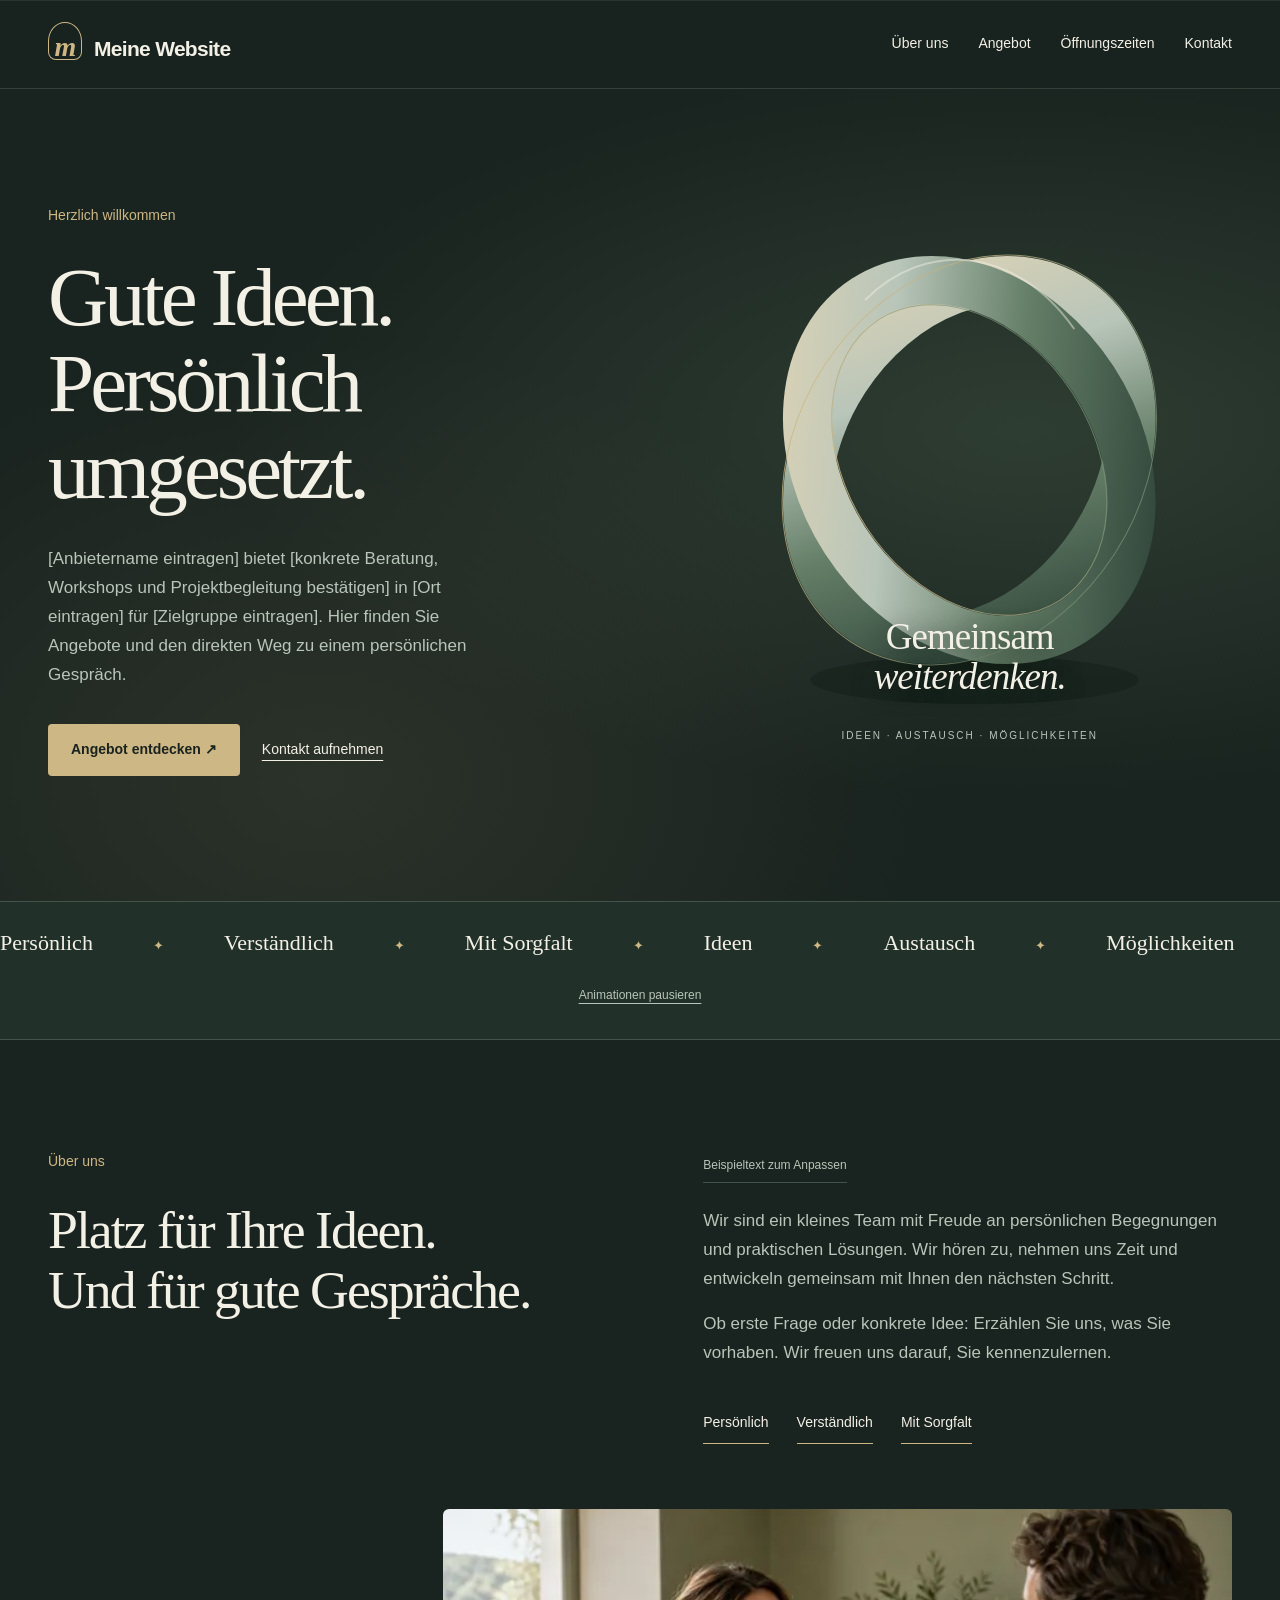
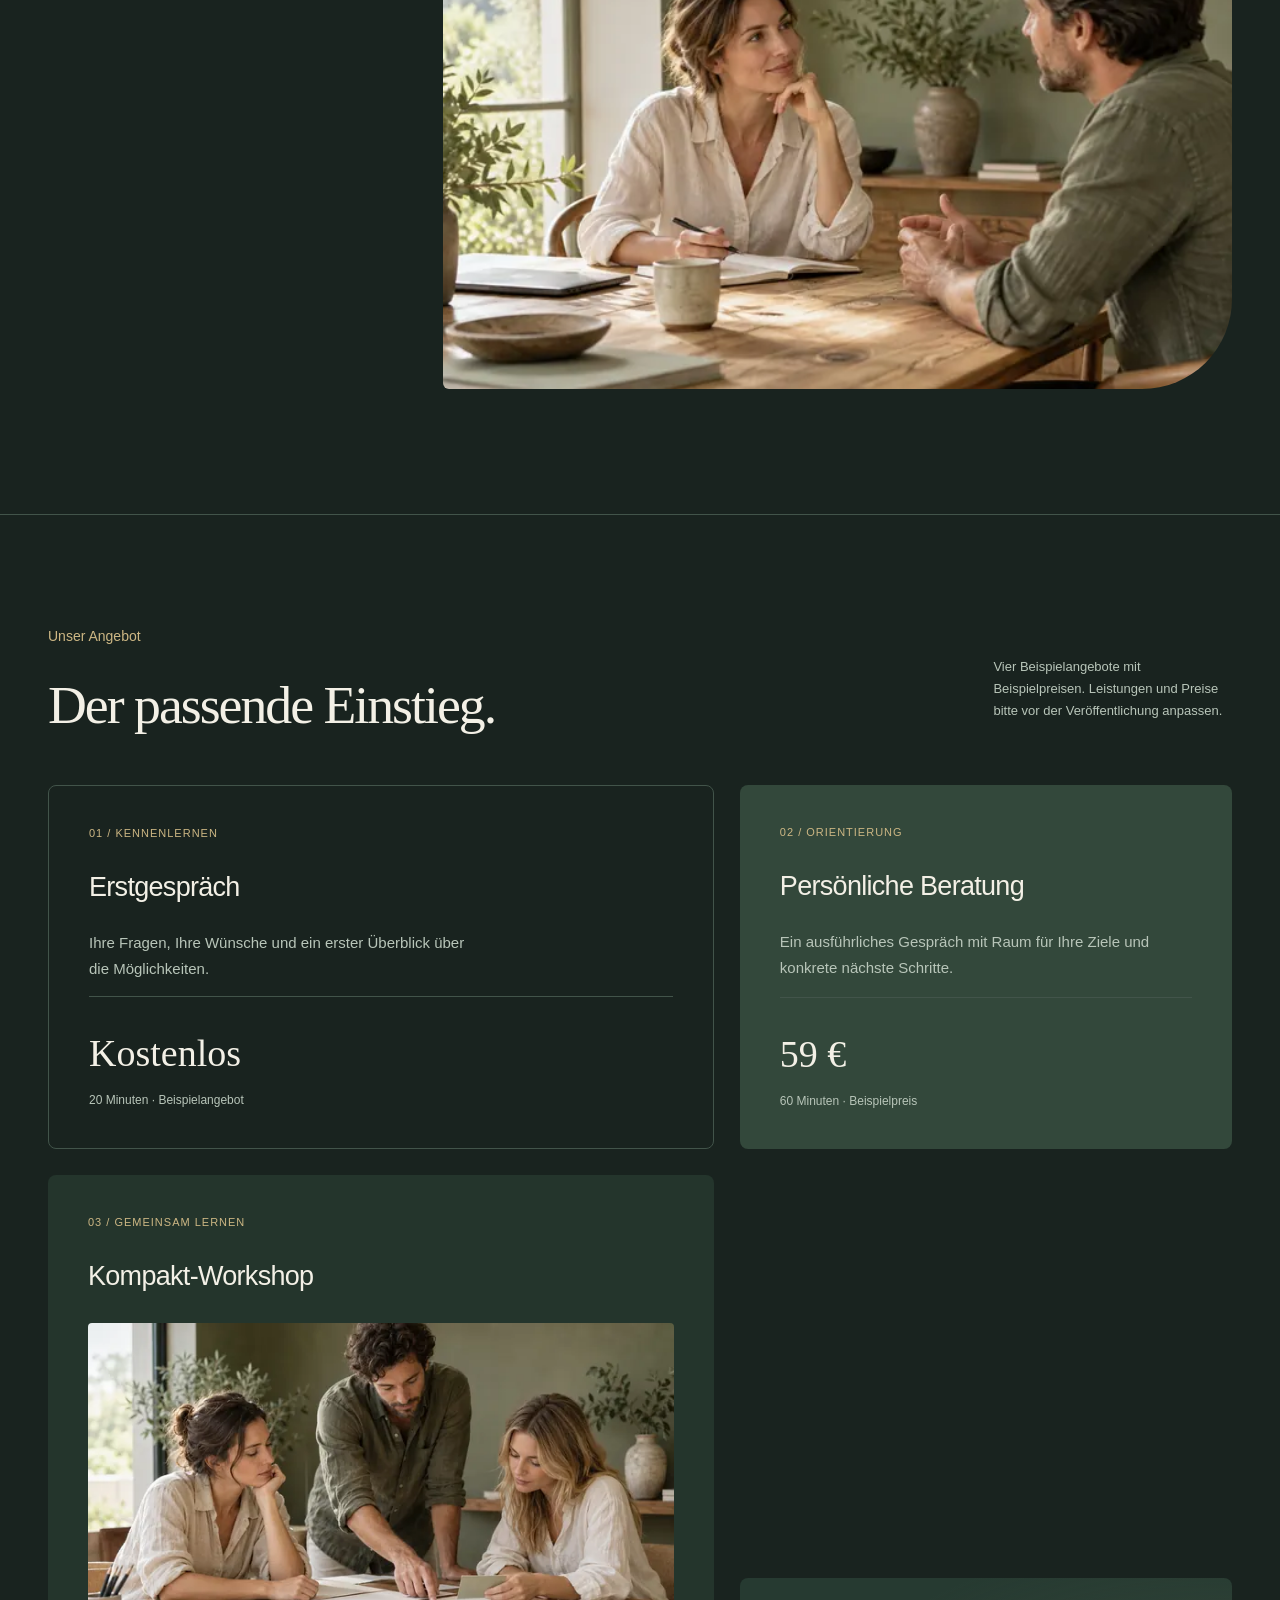
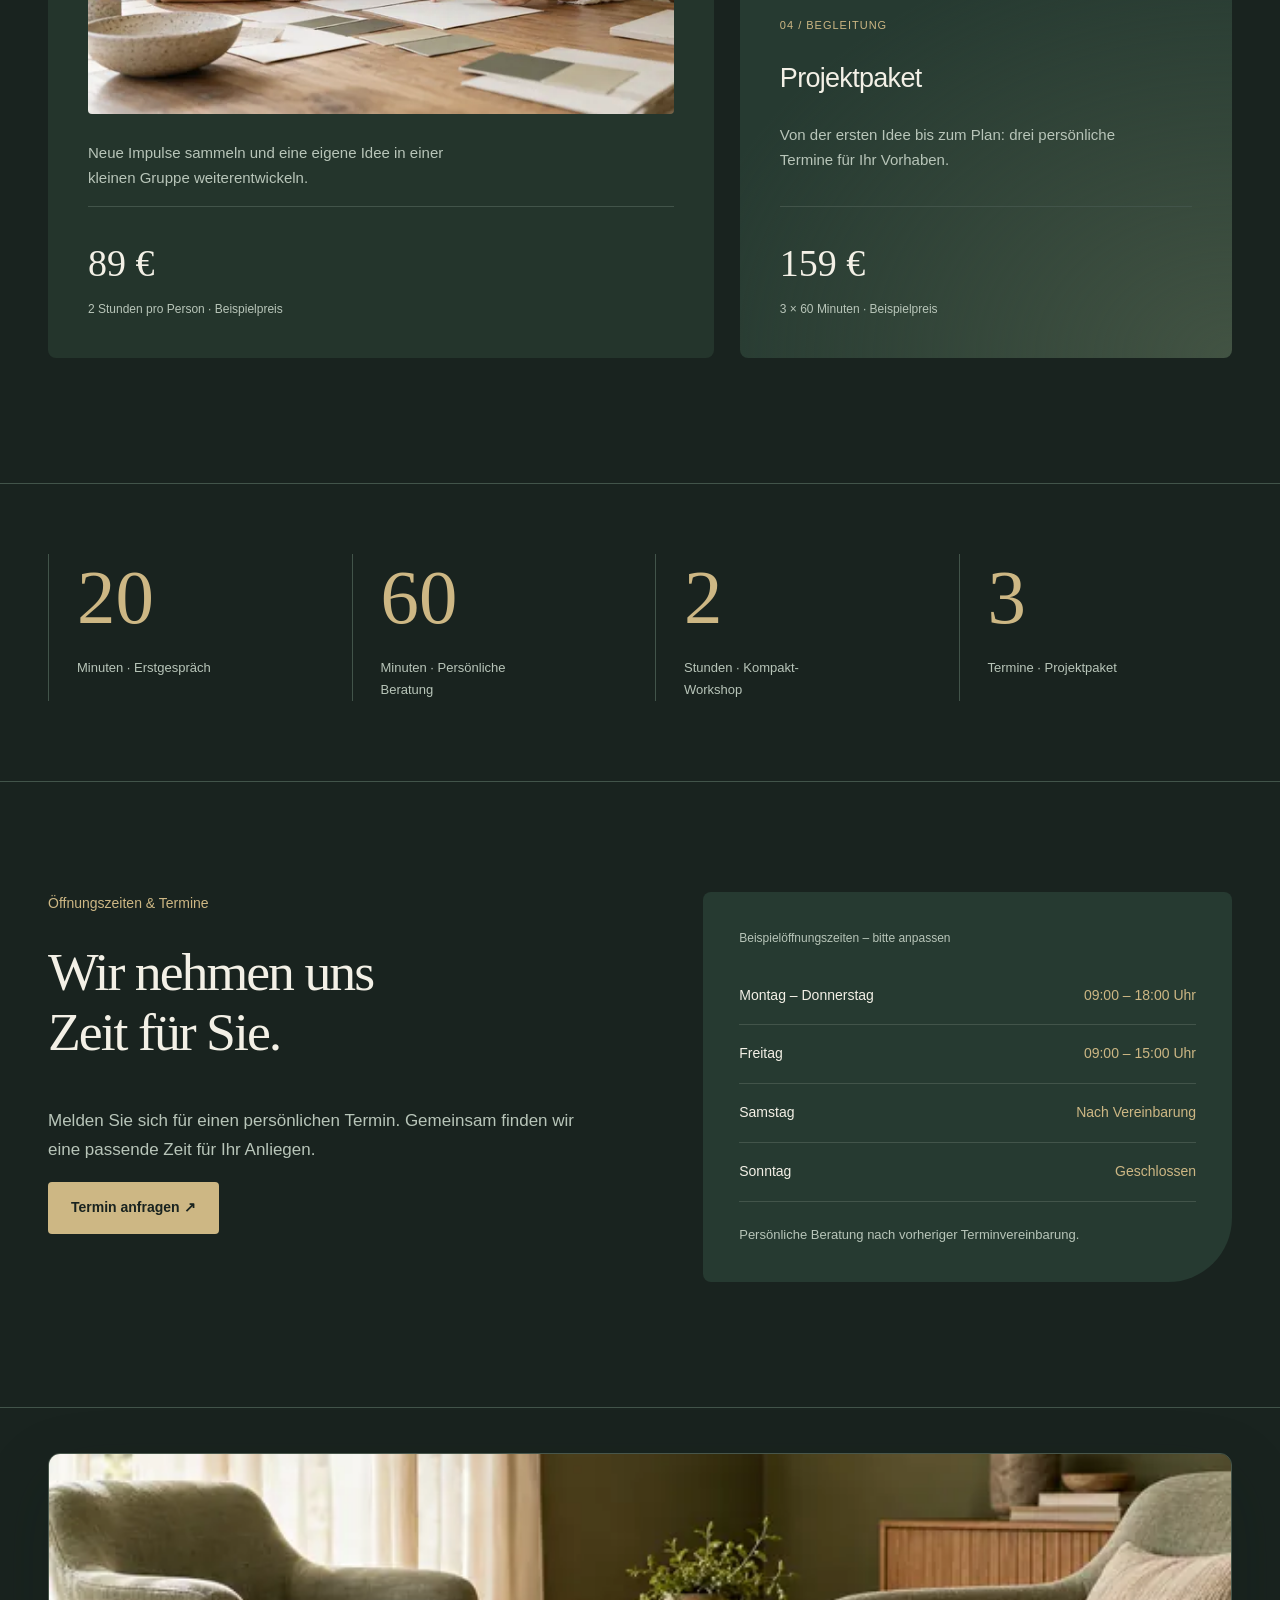
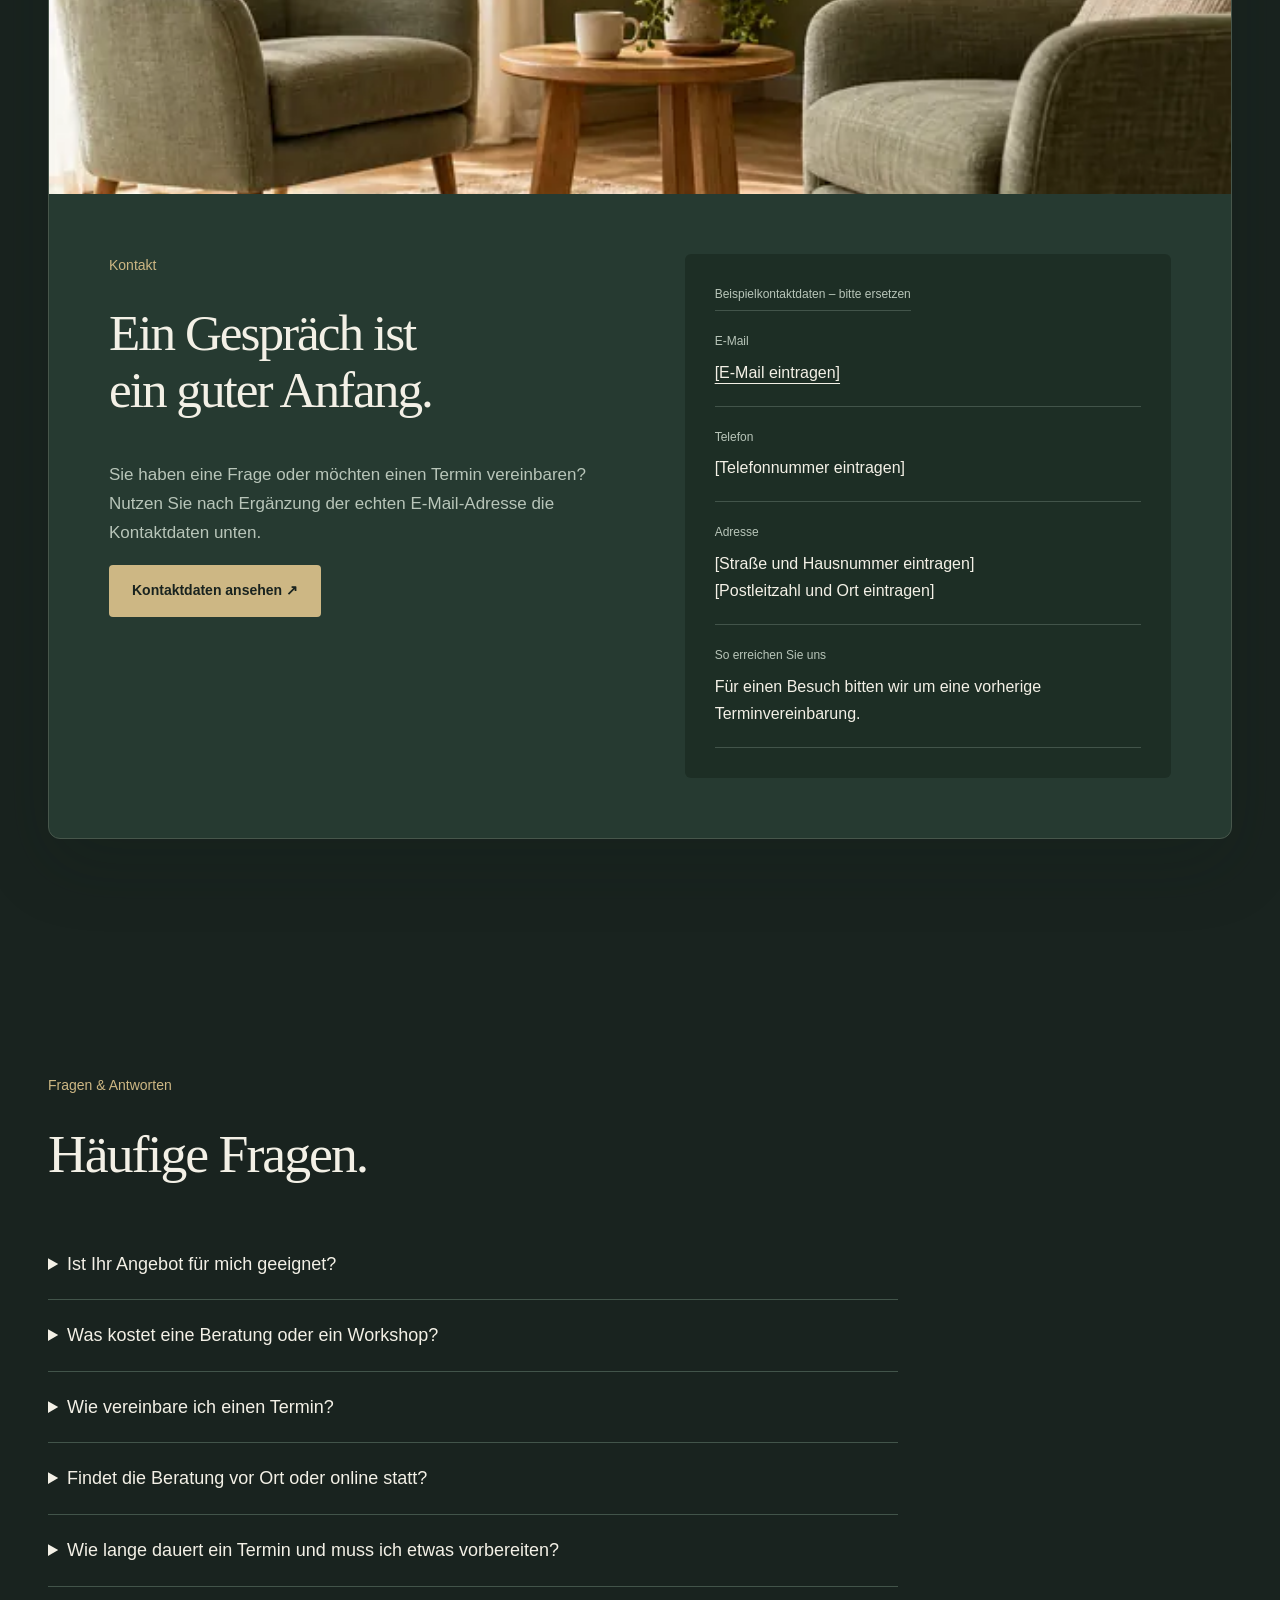
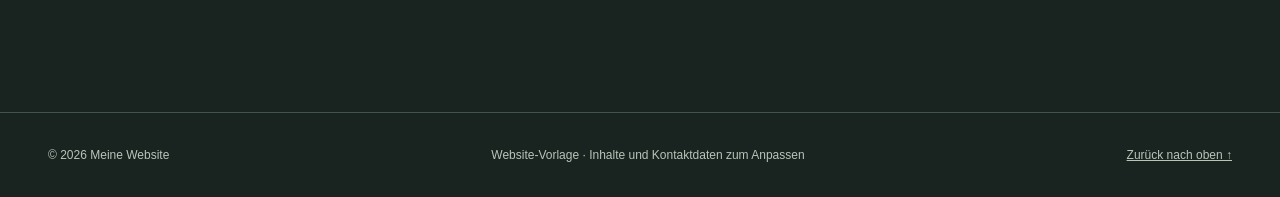
==== index.html @ ca7fdef1 "Webseite mit Bildern und Assets veröffentlichen" ====
<!DOCTYPE html>
<html lang="de">
<head>
  <meta charset="UTF-8">

  <meta http-equiv="Content-Security-Policy" content="default-src 'self'; script-src 'self'; style-src 'self' 'unsafe-inline'; img-src 'self'; font-src 'self'; connect-src 'none'; object-src 'none'; base-uri 'none'; form-action 'none'">
  <meta name="referrer" content="strict-origin-when-cross-origin">
  <meta property="og:title" content="Beratung & Workshops – [Anbietername] in [Ort]">
  <meta property="og:description" content="Entdecken Sie Beratung, Workshops und Projektbegleitung von [Anbietername] in [Ort]. Informieren Sie sich über Angebote und fragen Sie einen Termin an.">
  <meta property="og:type" content="website">
  <meta property="og:locale" content="de_DE">
  <meta property="og:image" content="material/bilder/beratung-1200.webp">
  <meta property="og:image:alt" content="Zwei Erwachsene in einem persönlichen Beratungsgespräch">
  <script type="application/ld+json">{"@context": "https://schema.org", "@type": "WebPage", "name": "Website-Vorlage für Beratung und Workshops", "description": "Anpassbare Website-Vorlage mit ausdrücklich gekennzeichneten Beispielangeboten, Beispielpreisen und Beispielkontaktdaten.", "inLanguage": "de"}</script>
  <meta name="viewport" content="width=device-width, initial-scale=1">
  <meta name="description" content="Entdecken Sie Beratung, Workshops und Projektbegleitung von [Anbietername] in [Ort]. Informieren Sie sich über Angebote und fragen Sie einen Termin an.">
  <title>Beratung & Workshops – [Anbietername] in [Ort]</title>
  <link rel="stylesheet" href="assets/premium.css">
  <link rel="stylesheet" href="assets/lower.css">
  <link rel="icon" href="assets/favicon.svg" type="image/svg+xml">
  <meta name="theme-color" content="#19231f">
  <script src="assets/premium.js" defer></script>
</head>
<body>
  <a class="skip" href="#hauptinhalt">Zum Inhalt springen</a>
  <header><div class="wrap nav"><a class="brand" href="#start"><span aria-hidden="true">m</span>Meine Website</a><nav aria-label="Hauptnavigation"><a href="#ueber-uns">Über uns</a><a href="#angebot">Angebot</a><a href="#zeiten">Öffnungszeiten</a><a href="#kontakt">Kontakt</a></nav></div></header>
  <main id="hauptinhalt">
    <div class="wrap hero" id="start">
      <div><p class="eyebrow">Herzlich willkommen</p><h1><span class="word" style="--word-index:0">Gute</span> <span class="word" style="--word-index:1">Ideen.</span><br><span class="word" style="--word-index:2">Persönlich</span> <span class="word" style="--word-index:3">umgesetzt.</span></h1><p class="lead">[Anbietername eintragen] bietet [konkrete Beratung, Workshops und Projektbegleitung bestätigen] in [Ort eintragen] für [Zielgruppe eintragen]. Hier finden Sie Angebote und den direkten Weg zu einem persönlichen Gespräch.</p><a class="button" href="#angebot">Angebot entdecken ↗</a><a class="text-link" href="#kontakt">Kontakt aufnehmen</a></div>
      <div class="hero-art" aria-hidden="true"><svg class="sculpture" viewBox="0 0 520 540" xmlns="http://www.w3.org/2000/svg" aria-hidden="true"><defs><linearGradient id="ribbon" x1="0" y1="0" x2="1" y2="1"><stop stop-color="#e2d5b5"/><stop offset=".32" stop-color="#b8c5b9"/><stop offset=".6" stop-color="#647e67"/><stop offset="1" stop-color="#263a31"/></linearGradient><linearGradient id="edge"><stop stop-color="#cdb784"/><stop offset="1" stop-color="#728e75"/></linearGradient></defs><ellipse cx="265" cy="460" rx="164" ry="24" fill="#111d16" opacity=".4"/><g fill="none" stroke="url(#ribbon)" stroke-width="48"><ellipse cx="260" cy="240" rx="148" ry="192" transform="rotate(33 260 240)"/><ellipse cx="260" cy="240" rx="148" ry="192" transform="rotate(-33 260 240)"/></g><g fill="none" stroke="url(#edge)" stroke-width="1" opacity=".8"><ellipse cx="260" cy="240" rx="173" ry="217" transform="rotate(33 260 240)"/><ellipse cx="260" cy="240" rx="123" ry="167" transform="rotate(-33 260 240)"/></g><path d="M156 80C215 20 306 25 365 109" fill="none" stroke="#f3f0e6" stroke-width="2" opacity=".45"/></svg><div class="art-word">Gemeinsam<br><span>weiterdenken.</span></div><div class="art-note">IDEEN · AUSTAUSCH · MÖGLICHKEITEN</div></div>
    </div>
    <div class="marquee" aria-label="Persönlich, Verständlich, Mit Sorgfalt, Ideen, Austausch, Möglichkeiten"><div class="marquee-track"><div class="marquee-group"><span>Persönlich</span><span>Verständlich</span><span>Mit Sorgfalt</span><span>Ideen</span><span>Austausch</span><span>Möglichkeiten</span></div><div class="marquee-group" aria-hidden="true"><span>Persönlich</span><span>Verständlich</span><span>Mit Sorgfalt</span><span>Ideen</span><span>Austausch</span><span>Möglichkeiten</span></div></div><button class="motion-toggle" type="button" aria-pressed="false">Animationen pausieren</button></div>
    <section id="ueber-uns"><div class="wrap two-col reveal"><div><p class="eyebrow">Über uns</p><h2>Platz für Ihre Ideen.<br>Und für gute Gespräche.</h2></div><div class="copy"><span class="placeholder">Beispieltext zum Anpassen</span><p>Wir sind ein kleines Team mit Freude an persönlichen Begegnungen und praktischen Lösungen. Wir hören zu, nehmen uns Zeit und entwickeln gemeinsam mit Ihnen den nächsten Schritt.</p><p>Ob erste Frage oder konkrete Idee: Erzählen Sie uns, was Sie vorhaben. Wir freuen uns darauf, Sie kennenzulernen.</p><div class="values"><span>Persönlich</span><span>Verständlich</span><span>Mit Sorgfalt</span></div></div></div><div class="wrap story-photo reveal"><img class="editorial-photo " src="material/bilder/beratung-1200.webp" srcset="material/bilder/beratung-640.webp 640w, material/bilder/beratung-1200.webp 1200w" sizes="(max-width:700px) calc(100vw - 40px), 60vw" width="1200" height="800" loading="lazy" decoding="async" alt="Zwei Erwachsene im persönlichen Gespräch an einem Holztisch in einem Raum mit olivgrünen Wänden."></div></section>
    <section id="angebot"><div class="wrap"><div class="section-top reveal"><div><p class="eyebrow">Unser Angebot</p><h2>Der passende Einstieg.</h2></div><p class="note">Vier Beispielangebote mit Beispielpreisen. Leistungen und Preise bitte vor der Veröffentlichung anpassen.</p></div><div class="offers">
      <article class="offer reveal"><div class="number">01 / KENNENLERNEN</div><h3>Erstgespräch</h3><p>Ihre Fragen, Ihre Wünsche und ein erster Überblick über die Möglichkeiten.</p><div class="price">Kostenlos<small>20 Minuten · Beispielangebot</small></div></article>
      <article class="offer reveal"><div class="number">02 / ORIENTIERUNG</div><h3>Persönliche Beratung</h3><p>Ein ausführliches Gespräch mit Raum für Ihre Ziele und konkrete nächste Schritte.</p><div class="price"><span class="count" data-count="59" aria-hidden="true">59</span><span class="sr-only">59</span> €<small>60 Minuten · Beispielpreis</small></div></article>
      <article class="offer reveal"><div class="number">03 / GEMEINSAM LERNEN</div><h3>Kompakt-Workshop</h3><img class="editorial-photo workshop-photo" src="material/bilder/workshop-1200.webp" srcset="material/bilder/workshop-640.webp 640w, material/bilder/workshop-1200.webp 1200w" sizes="(max-width:700px) calc(100vw - 96px), (max-width:1000px) 46vw, 640px" width="1200" height="800" loading="lazy" decoding="async" alt="Drei Erwachsene entwickeln gemeinsam Ideen an einem Holztisch mit unbeschriebenen Papierbögen."><p>Neue Impulse sammeln und eine eigene Idee in einer kleinen Gruppe weiterentwickeln.</p><div class="price"><span class="count" data-count="89" aria-hidden="true">89</span><span class="sr-only">89</span> €<small>2 Stunden pro Person · Beispielpreis</small></div></article>
      <article class="offer reveal"><div class="number">04 / BEGLEITUNG</div><h3>Projektpaket</h3><p>Von der ersten Idee bis zum Plan: drei persönliche Termine für Ihr Vorhaben.</p><div class="price"><span class="count" data-count="159" aria-hidden="true">159</span><span class="sr-only">159</span> €<small>3 × 60 Minuten · Beispielpreis</small></div></article>
    </div></div></section>
<div class="facts-band wrap reveal" aria-label="Dauer der Beispielangebote"><div class="fact"><div class="fact-number"><span data-count="20" aria-hidden="true">20</span><span class="sr-only">20</span></div><p>Minuten · Erstgespräch</p></div><div class="fact"><div class="fact-number"><span data-count="60" aria-hidden="true">60</span><span class="sr-only">60</span></div><p>Minuten · Persönliche Beratung</p></div><div class="fact"><div class="fact-number"><span data-count="2" aria-hidden="true">2</span><span class="sr-only">2</span></div><p>Stunden · Kompakt-Workshop</p></div><div class="fact"><div class="fact-number"><span data-count="3" aria-hidden="true">3</span><span class="sr-only">3</span></div><p>Termine · Projektpaket</p></div></div>
    <section id="zeiten"><div class="wrap two-col reveal"><div><p class="eyebrow">Öffnungszeiten & Termine</p><h2>Wir nehmen uns<br>Zeit für Sie.</h2><p class="copy">Melden Sie sich für einen persönlichen Termin. Gemeinsam finden wir eine passende Zeit für Ihr Anliegen.</p><a class="button" href="#kontakt">Termin anfragen ↗</a></div><div class="hours"><table><caption>Beispielöffnungszeiten – bitte anpassen</caption><tbody><tr><th scope="row">Montag – Donnerstag</th><td>09:00 – 18:00 Uhr</td></tr><tr><th scope="row">Freitag</th><td>09:00 – 15:00 Uhr</td></tr><tr><th scope="row">Samstag</th><td>Nach Vereinbarung</td></tr><tr><th scope="row">Sonntag</th><td>Geschlossen</td></tr></tbody></table><p>Persönliche Beratung nach vorheriger Terminvereinbarung.</p></div></div></section>
    <section class="contact" id="kontakt"><div class="wrap contact-card reveal"><div class="contact-photo"><img class="editorial-photo " src="material/bilder/gespraechsraum-1200.webp" srcset="material/bilder/gespraechsraum-640.webp 640w, material/bilder/gespraechsraum-1200.webp 1200w" sizes="(max-width:700px) calc(100vw - 40px), (max-width:1376px) calc(100vw - 96px), 1280px" width="1200" height="800" loading="lazy" decoding="async" alt="Zwei salbeigrüne Sessel und ein kleiner Holztisch im Tageslicht vor hellen Vorhängen."></div><div class="two-col contact-inner"><div><p class="eyebrow">Kontakt</p><h2>Ein Gespräch ist<br>ein guter Anfang.</h2><p class="copy">Sie haben eine Frage oder möchten einen Termin vereinbaren? Nutzen Sie nach Ergänzung der echten E-Mail-Adresse die Kontaktdaten unten.</p><a class="button" href="#kontaktdaten">Kontaktdaten ansehen ↗</a></div><div class="contact-details" id="kontaktdaten"><span class="placeholder">Beispielkontaktdaten – bitte ersetzen</span><div class="contact-item"><span>E-Mail</span><a href="#kontaktdaten">[E-Mail eintragen]</a></div><div class="contact-item"><span>Telefon</span><p>[Telefonnummer eintragen]</p></div><div class="contact-item"><span>Adresse</span><p>[Straße und Hausnummer eintragen]<br>[Postleitzahl und Ort eintragen]</p></div><div class="contact-item"><span>So erreichen Sie uns</span><p>Für einen Besuch bitten wir um eine vorherige Terminvereinbarung.</p></div></div></div></div></section>
    <section id="faq"><div class="wrap"><p class="eyebrow">Fragen &amp; Antworten</p><h2>Häufige Fragen.</h2><div class="faq-list"><details><summary>Ist Ihr Angebot für mich geeignet?</summary><p>[Zielgruppe und typische Anliegen eintragen]. Bei Fragen zur passenden Leistung wenden Sie sich an [Kontakt eintragen].</p></details><details><summary>Was kostet eine Beratung oder ein Workshop?</summary><p>[Bestätigte Preise und enthaltene Leistungen eintragen]. Die derzeit gezeigten Preise sind Beispiele.</p></details><details><summary>Wie vereinbare ich einen Termin?</summary><p>[Buchungsweg eintragen, z. B. E-Mail oder Telefon]. Kontakt: [E-Mail-Adresse oder Telefonnummer eintragen].</p></details><details><summary>Findet die Beratung vor Ort oder online statt?</summary><p>[Verfügbare Beratungsformen eintragen]. Für Termine vor Ort: [vollständige Adresse eintragen].</p></details><details><summary>Wie lange dauert ein Termin und muss ich etwas vorbereiten?</summary><p>[Dauer je Angebot eintragen]. Zur Vorbereitung: [benötigte Unterlagen oder Hinweise eintragen].</p></details></div></div></section>
  </main>
  <footer><div class="wrap footer-row"><span>© 2026 Meine Website</span><span>Website-Vorlage · Inhalte und Kontaktdaten zum Anpassen</span><a href="#start">Zurück nach oben ↑</a></div></footer>
</body>
</html>
---- assets/premium.css ----
:root{--paper:#19231f;--ink:#f3f0e6;--muted:#b8c5b9;--accent:#cdb784;--line:#42544a;--white:#263a31;--ease:cubic-bezier(.22,1,.36,1)}
.motion-paused .hero:before,.motion-paused .sculpture{animation:none}.motion-paused .word{animation:none!important;opacity:1;transform:none}.motion-paused .reveal{opacity:1!important;transform:none!important;transition:none!important}
.sr-only{position:absolute;width:1px;height:1px;padding:0;margin:-1px;overflow:hidden;clip-path:inset(50%);white-space:nowrap;border:0}
*{box-sizing:border-box}html{scroll-behavior:smooth;scroll-padding-top:110px}body{margin:0;background:var(--paper);color:var(--ink);font-family:'Segoe UI',Verdana,sans-serif;line-height:1.7}a{color:inherit}h1,h2,h3,p{margin-top:0}a:focus-visible,button:focus-visible{outline:3px solid var(--accent);outline-offset:6px}.wrap{width:min(1280px,calc(100% - 96px));margin:auto}.skip{position:fixed;top:-100px;left:20px;padding:12px 20px;background:var(--ink);color:var(--paper);z-index:4}.skip:focus{top:15px}
header{position:sticky;top:0;z-index:3;background:rgba(25,35,31,.88);backdrop-filter:blur(22px);border-bottom:1px solid rgba(243,240,230,.14);box-shadow:inset 0 1px rgba(255,255,255,.08)}.nav{display:flex;justify-content:space-between;align-items:center;gap:24px;min-height:88px}.brand{text-decoration:none;font-size:21px;font-weight:600;letter-spacing:-.7px;white-space:nowrap}.brand span{display:inline-grid;place-items:center;border:1px solid var(--accent);color:var(--accent);border-radius:50% 50% 8px 8px;width:34px;height:38px;margin-right:12px;font-family:'Palatino Linotype',Palatino,serif;font-style:italic;font-size:28px}nav{display:flex;gap:30px}nav a{display:inline-flex;align-items:center;min-height:44px;font-size:14px;text-decoration:none;position:relative}nav a:after{content:'';position:absolute;bottom:5px;left:0;right:0;height:1px;background:var(--accent);transform:scaleX(0);transform-origin:left;transition:transform .3s}nav a:hover:after,nav a[aria-current]:after{transform:scaleX(1)}
.hero{min-height:calc(100dvh - 88px);display:grid;grid-template-columns:1.2fr 1fr;align-items:center;gap:30px;padding:80px 0 90px;position:relative;isolation:isolate}.hero:before{content:'';position:absolute;inset:0 -48px;z-index:-1;background:radial-gradient(ellipse at 80% 42%,rgba(114,145,111,.24),transparent 55%),radial-gradient(ellipse at 25% 85%,rgba(205,183,132,.1),transparent 45%);animation:ambient 16s ease-in-out infinite alternate}.eyebrow{font-size:14px;color:var(--accent);margin-bottom:26px}.hero h1{font-size:clamp(58px,6.5vw,96px);line-height:1.04;letter-spacing:-4px;margin-bottom:32px}h1,h2{font-family:'Palatino Linotype',Palatino,'Book Antiqua',Georgia,serif;font-weight:400;text-wrap:balance}h2{font-size:clamp(38px,4.2vw,60px);line-height:1.12;letter-spacing:-2px}.lead{font-size:17px;max-width:49ch;color:var(--muted);margin-bottom:34px}.button{display:inline-flex;align-items:center;justify-content:center;min-height:52px;padding:14px 23px;background:var(--accent);color:var(--paper);font-size:14px;font-weight:600;text-decoration:none;border-radius:4px;transition:transform .3s var(--ease),background .3s,box-shadow .3s}.button:hover{background:#e1cea4;transform:translateY(-3px);box-shadow:0 12px 30px #0e1a1466}.button:active{transform:translateY(1px)}.text-link{display:inline-flex;min-height:48px;align-items:center;margin-left:22px;font-size:14px;text-underline-offset:6px;transition:color .3s}.text-link:hover{color:var(--accent)}
.hero-art{position:relative;min-width:0;height:540px;display:flex;align-items:end;justify-content:center;padding:0 0 62px}.sculpture{position:absolute;inset:0;width:100%;height:100%;overflow:visible;animation:float 10s ease-in-out infinite alternate}.art-word{position:relative;font-family:'Palatino Linotype',Palatino,serif;font-size:37px;line-height:1.1;letter-spacing:-1px;text-align:center;text-shadow:0 3px 24px #19231f}.art-word span{font-style:italic}.art-note{position:absolute;bottom:16px;font-size:10px;letter-spacing:2px;color:var(--muted)}
.marquee{overflow:hidden;border-block:1px solid var(--line);background:#213129;padding:22px 0}.marquee-track{display:flex;width:max-content;animation:marquee 35s linear infinite}.marquee-group{display:flex;align-items:center;gap:60px;padding-right:60px;font-size:22px;font-family:'Palatino Linotype',Palatino,serif}.marquee-group span:after{content:'✦';font-size:13px;color:var(--accent);margin-left:60px}.marquee:hover .marquee-track,.marquee:focus-within .marquee-track{animation-play-state:paused}.motion-toggle{display:block;margin:12px auto 0;background:none;border:0;color:var(--muted);font:inherit;font-size:12px;text-decoration:underline;text-underline-offset:4px;cursor:pointer;min-height:44px}.motion-paused *{animation-play-state:paused!important}
section{padding:110px 0 125px;border-bottom:1px solid var(--line)}.two-col{display:grid;grid-template-columns:1.05fr 1fr;gap:100px}.two-col>*{min-width:0}.copy{font-size:17px;color:var(--muted);max-width:62ch}.placeholder{display:inline-block;font-size:12px;border-bottom:1px solid var(--line);color:var(--muted);padding-bottom:6px;margin-bottom:24px}.values{display:flex;gap:28px;flex-wrap:wrap;margin-top:35px;color:var(--ink);font-size:14px}.values span{border-bottom:1px solid var(--accent);padding:8px 0}.section-top{display:flex;justify-content:space-between;align-items:end;gap:40px;margin-bottom:50px}.section-top h2{margin-bottom:0}.note{font-size:13px;max-width:33ch;color:var(--muted)}.offers{display:grid;grid-template-columns:1.18fr 1fr;gap:24px 32px;align-items:start}.offer{padding:38px 40px;background:#24352c;border-radius:8px;display:flex;flex-direction:column;min-height:330px;position:relative;transition:transform .4s var(--ease),background .4s,box-shadow .4s}.offer:nth-child(even){margin-top:55px;background:#2c3c32}.offer:nth-child(3){margin-top:-55px}.offer:hover{transform:translateY(-6px);background:#32483b;box-shadow:0 24px 50px #0d18184d}.number{color:var(--accent);font-size:11px;letter-spacing:1px;margin-bottom:28px}h3{font-size:27px;font-weight:500;line-height:1.2;letter-spacing:-.7px}.offer p{color:var(--muted);font-size:15px;max-width:45ch;flex:1}.price{font-family:'Palatino Linotype',Palatino,serif;font-size:38px;border-top:1px solid var(--line);padding-top:24px;font-variant-numeric:tabular-nums}.price small{display:block;font-family:'Segoe UI',Verdana,sans-serif;font-size:12px;color:var(--muted);margin-top:4px}.count{display:inline-block;min-width:2ch}.hours{background:#263a31;padding:36px;border-radius:8px 8px 64px 8px}.hours table{width:100%;border-collapse:collapse}.hours caption{text-align:left;color:var(--muted);font-size:12px;margin-bottom:18px}.hours th,.hours td{padding:17px 0;border-bottom:1px solid var(--line);font-size:14px;font-weight:400;text-align:left}.hours td{text-align:right;color:var(--accent)}.hours p{font-size:13px;color:var(--muted);margin:22px 0 0}.contact{background:#213129}.contact-details{display:grid;gap:20px}.contact-details>.placeholder{width:fit-content}.contact-item{border-bottom:1px solid var(--line);padding-bottom:20px}.contact-item span{display:block;color:var(--muted);font-size:12px;margin-bottom:7px}.contact-item p{margin:0}.contact-item a{overflow-wrap:anywhere;text-underline-offset:5px}footer{padding:32px 0;color:var(--muted);font-size:12px}.footer-row{display:flex;justify-content:space-between;gap:24px}
.word{display:inline-block}.motion-ready .word{animation:word-in .9s var(--ease) both;animation-delay:calc(var(--word-index)*130ms)}.motion-ready .reveal{opacity:0;transform:translateY(28px);transition:opacity .9s var(--ease),transform .9s var(--ease)}.motion-ready .reveal.is-visible{opacity:1;transform:none}@keyframes word-in{from{opacity:0;transform:translateY(28px)}to{opacity:1;transform:none}}@keyframes ambient{to{transform:translateY(-20px);opacity:.65}}@keyframes float{to{transform:translateY(-15px) rotate(3deg)}}@keyframes marquee{to{transform:translateX(-50%)}}
@media(min-width:1600px){.hero h1{font-size:104px}}@media(max-width:1000px){.wrap{width:calc(100% - 56px)}nav{gap:18px}.hero h1{font-size:64px;letter-spacing:-3px}.hero-art{height:430px}.two-col{gap:45px}.offer{padding:30px}.hero:before{inset-inline:-28px}}
@media(max-width:700px){.wrap{width:calc(100% - 40px)}.nav{min-height:112px;flex-direction:column;align-items:flex-start;gap:6px;padding:15px 0 8px}.brand{font-size:18px}.brand span{height:30px;width:28px;font-size:23px}nav{width:100%;justify-content:space-between;gap:8px}nav a{font-size:12px}.hero{min-height:calc(100dvh - 112px);grid-template-columns:1fr;padding:52px 0 35px;gap:12px}.hero h1{font-size:clamp(44px,10.5vw,70px);letter-spacing:-2px}.hero-art{height:310px;max-width:400px;width:100%;margin:auto;padding-bottom:43px}.art-word{font-size:28px}.art-note{bottom:4px;font-size:8px;letter-spacing:1.5px}.hero:before{inset-inline:-20px}.lead{font-size:16px}.text-link{margin-left:14px}.two-col{grid-template-columns:1fr;gap:32px}section{padding:65px 0 75px}h2{font-size:40px}.section-top{display:block;margin-bottom:30px}.note{margin:22px 0 0;max-width:50ch}.offers{grid-template-columns:1fr;gap:20px}.offer,.offer:nth-child(even),.offer:nth-child(3){margin-top:0;min-height:0;padding:28px}.number{margin-bottom:20px}.offer p{margin-bottom:24px}.hours{padding:24px}.hours th{padding-right:10px}.hours td{white-space:nowrap}.footer-row{flex-direction:column;gap:10px}.marquee-group{font-size:20px}.eyebrow{margin-bottom:20px}html{scroll-padding-top:132px}}
@media(max-width:380px){.hero .text-link{margin-left:0;display:flex;width:fit-content;margin-top:8px}.hours th,.hours td{display:block;text-align:left;border:0;padding:4px 0}.hours tr{display:block;border-bottom:1px solid var(--line);padding:10px 0}nav a{font-size:11px}}
@media(prefers-reduced-motion:reduce){html{scroll-behavior:auto}*,*:before,*:after{animation:none!important;transition:none!important}.motion-ready .reveal,.motion-ready .word{opacity:1;transform:none}.marquee-track{width:auto}.marquee-group{flex-wrap:wrap;gap:12px 24px;padding:0 20px;font-size:16px}.marquee-group span:after{margin-left:24px}.marquee-group[aria-hidden]{display:none}.motion-toggle{display:none}}
---- assets/lower.css ----
.story-photo{margin-top:65px;display:grid;grid-template-columns:1fr 2fr}.editorial-photo{display:block;width:100%;height:auto;object-fit:cover}.story-photo img{grid-column:2;border-radius:6px 6px 90px 6px;max-height:480px}.offers{grid-template-columns:1.15fr .85fr;gap:26px;align-items:stretch}.offer:nth-child(n){margin:0;min-height:290px}.offer:first-child{background:transparent;border:1px solid var(--line);justify-content:center}.offer:nth-child(2){background:#33483b}.offer:nth-child(3){grid-column:1;grid-row:2/4;overflow:hidden}.offer:nth-child(4){grid-column:2;grid-row:2/4;align-self:end;min-height:380px;background:radial-gradient(ellipse at 100% 100%,#425343,transparent 80%),#263a31}.workshop-photo{margin:4px 0 26px;border-radius:4px;aspect-ratio:3/2;object-fit:cover;transition:filter .4s}.offer:hover .workshop-photo{filter:brightness(1.08)}.facts-band{display:grid;grid-template-columns:repeat(4,1fr);padding-block:70px 80px;gap:30px}.fact{border-left:1px solid var(--line);padding-left:28px}.fact-number{font-family:'Palatino Linotype',Palatino,serif;font-size:clamp(56px,6vw,88px);line-height:1.15;color:var(--accent);font-variant-numeric:tabular-nums}.fact p{font-size:13px;color:var(--muted);max-width:20ch;margin:15px 0 0}.contact{background:var(--paper);border:0;padding-top:45px}.contact-card{overflow:hidden;border-radius:12px;background:#263a31;box-shadow:0 25px 70px #0f1d1633;border:1px solid #47564b}.contact-photo{height:340px;overflow:hidden}.contact-photo img{height:100%;object-position:50% 55%}.contact-inner{padding:60px;gap:65px}.contact-inner h2{font-size:clamp(36px,4vw,54px)}.contact-details{padding:30px;background:#1d2e25;border-radius:6px}.contact-details .placeholder{margin-bottom:0}.nav-logo{width:40px;height:40px;object-fit:contain;vertical-align:middle;margin-right:12px}#zeiten{border-top:1px solid var(--line)}
@media(max-width:1000px){.contact-inner{padding:36px;gap:35px}.facts-band{gap:18px}.fact{padding-left:18px}}
@media(max-width:700px){.story-photo{display:block;margin-top:35px}.story-photo img{border-radius:6px 6px 48px 6px}.offers{grid-template-columns:1fr}.offer:nth-child(n){grid-column:auto;grid-row:auto;min-height:0}.facts-band{grid-template-columns:1fr 1fr;padding-block:45px 55px;gap:35px 20px}.fact{padding-left:16px}.fact-number{font-size:64px}.fact p{font-size:12px}.contact{padding-top:15px}.contact-photo{height:220px}.contact-inner{padding:28px 22px;gap:30px}.contact-details{padding:22px}.contact-inner h2{font-size:37px}}

.faq-list{max-width:850px}.faq-list details{border-bottom:1px solid var(--line);padding:20px 0}.faq-list summary{cursor:pointer;font-size:18px;color:var(--ink)}.faq-list summary:focus-visible{outline:3px solid var(--accent);outline-offset:6px}.faq-list p{color:var(--muted);margin:16px 0 0}
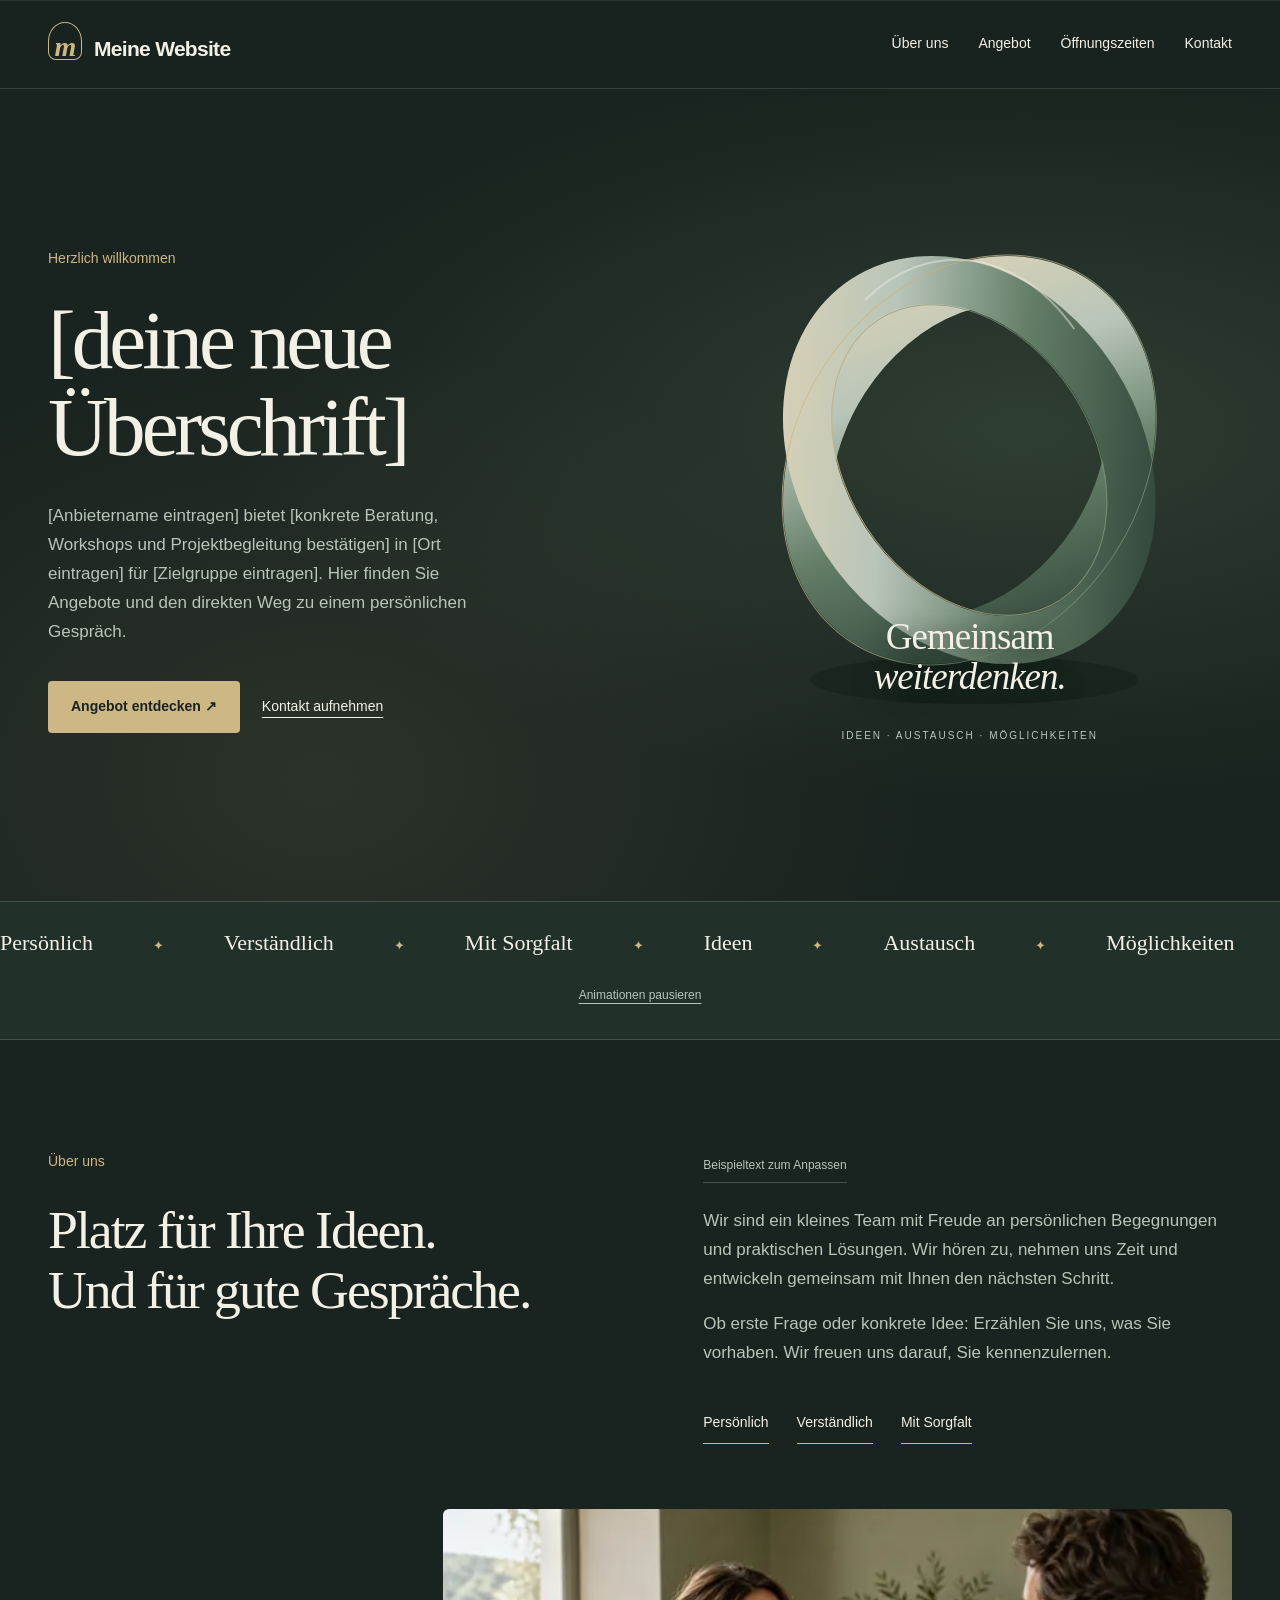
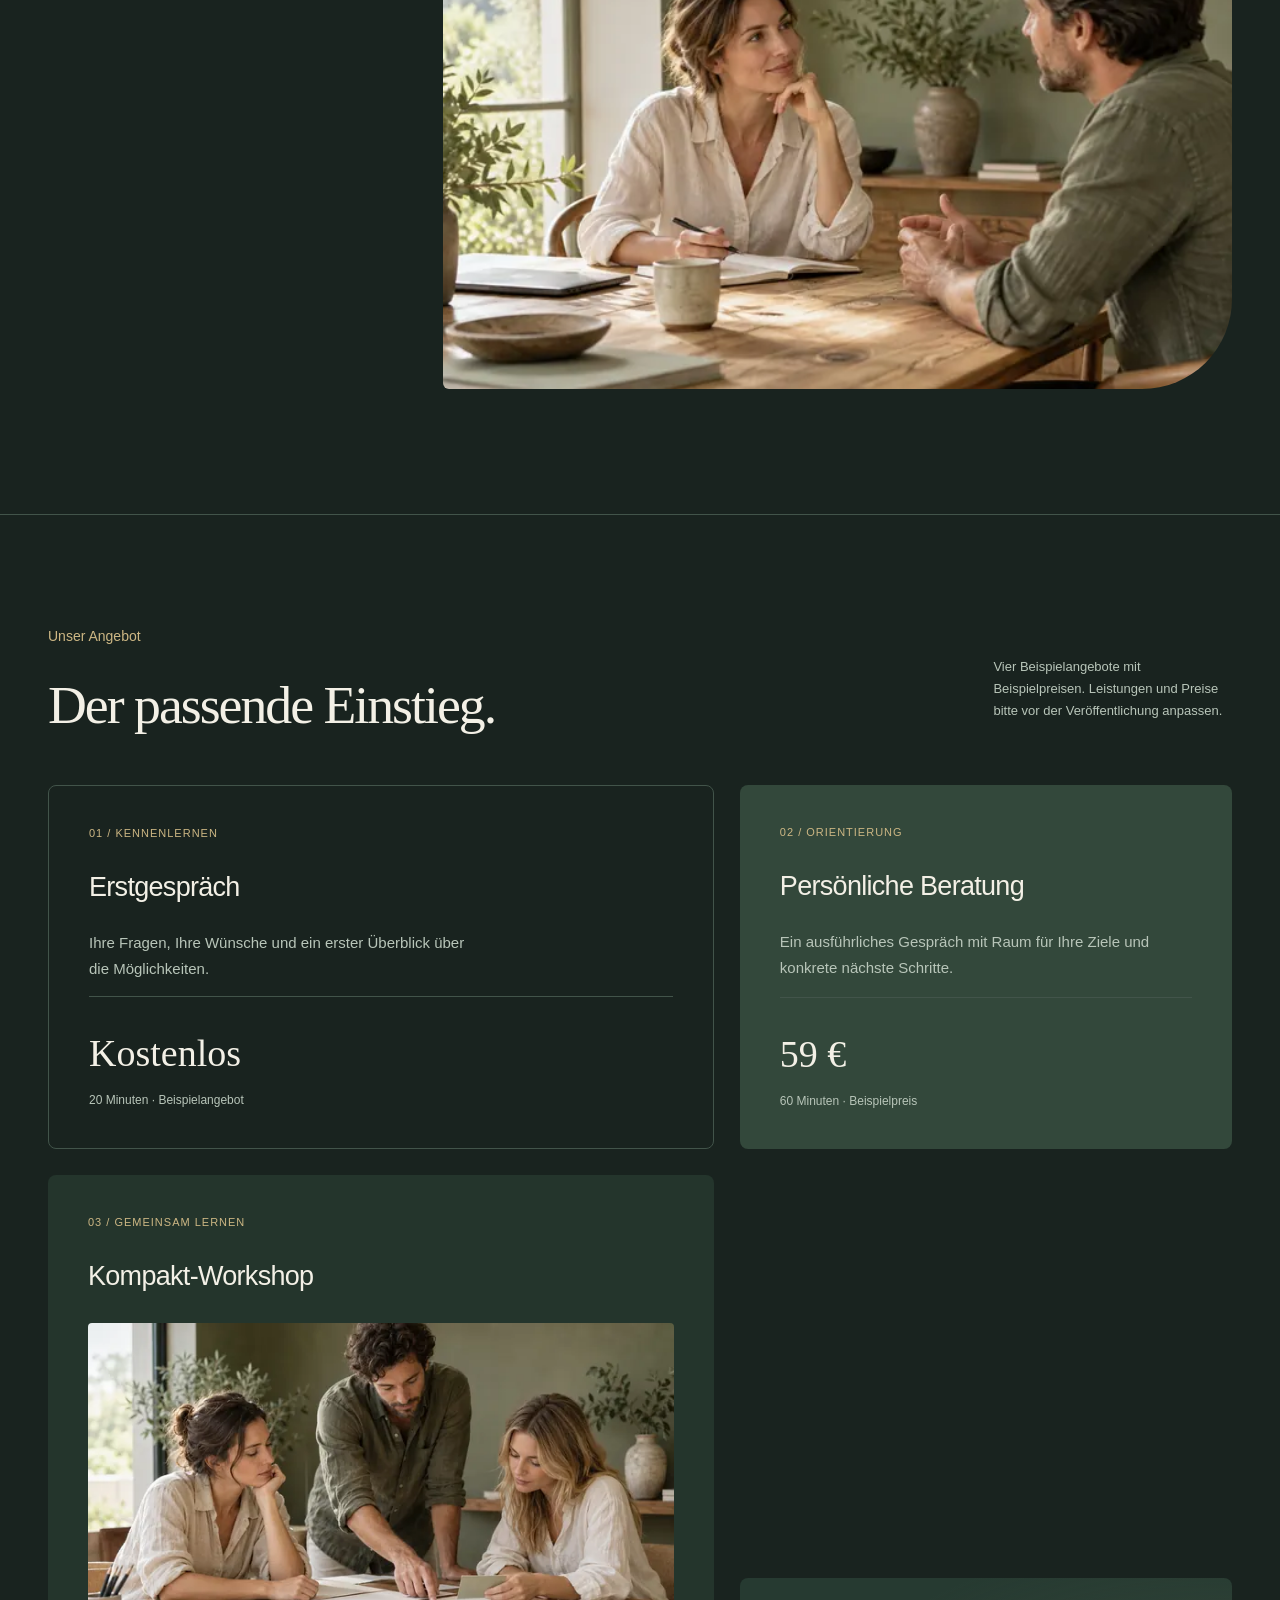
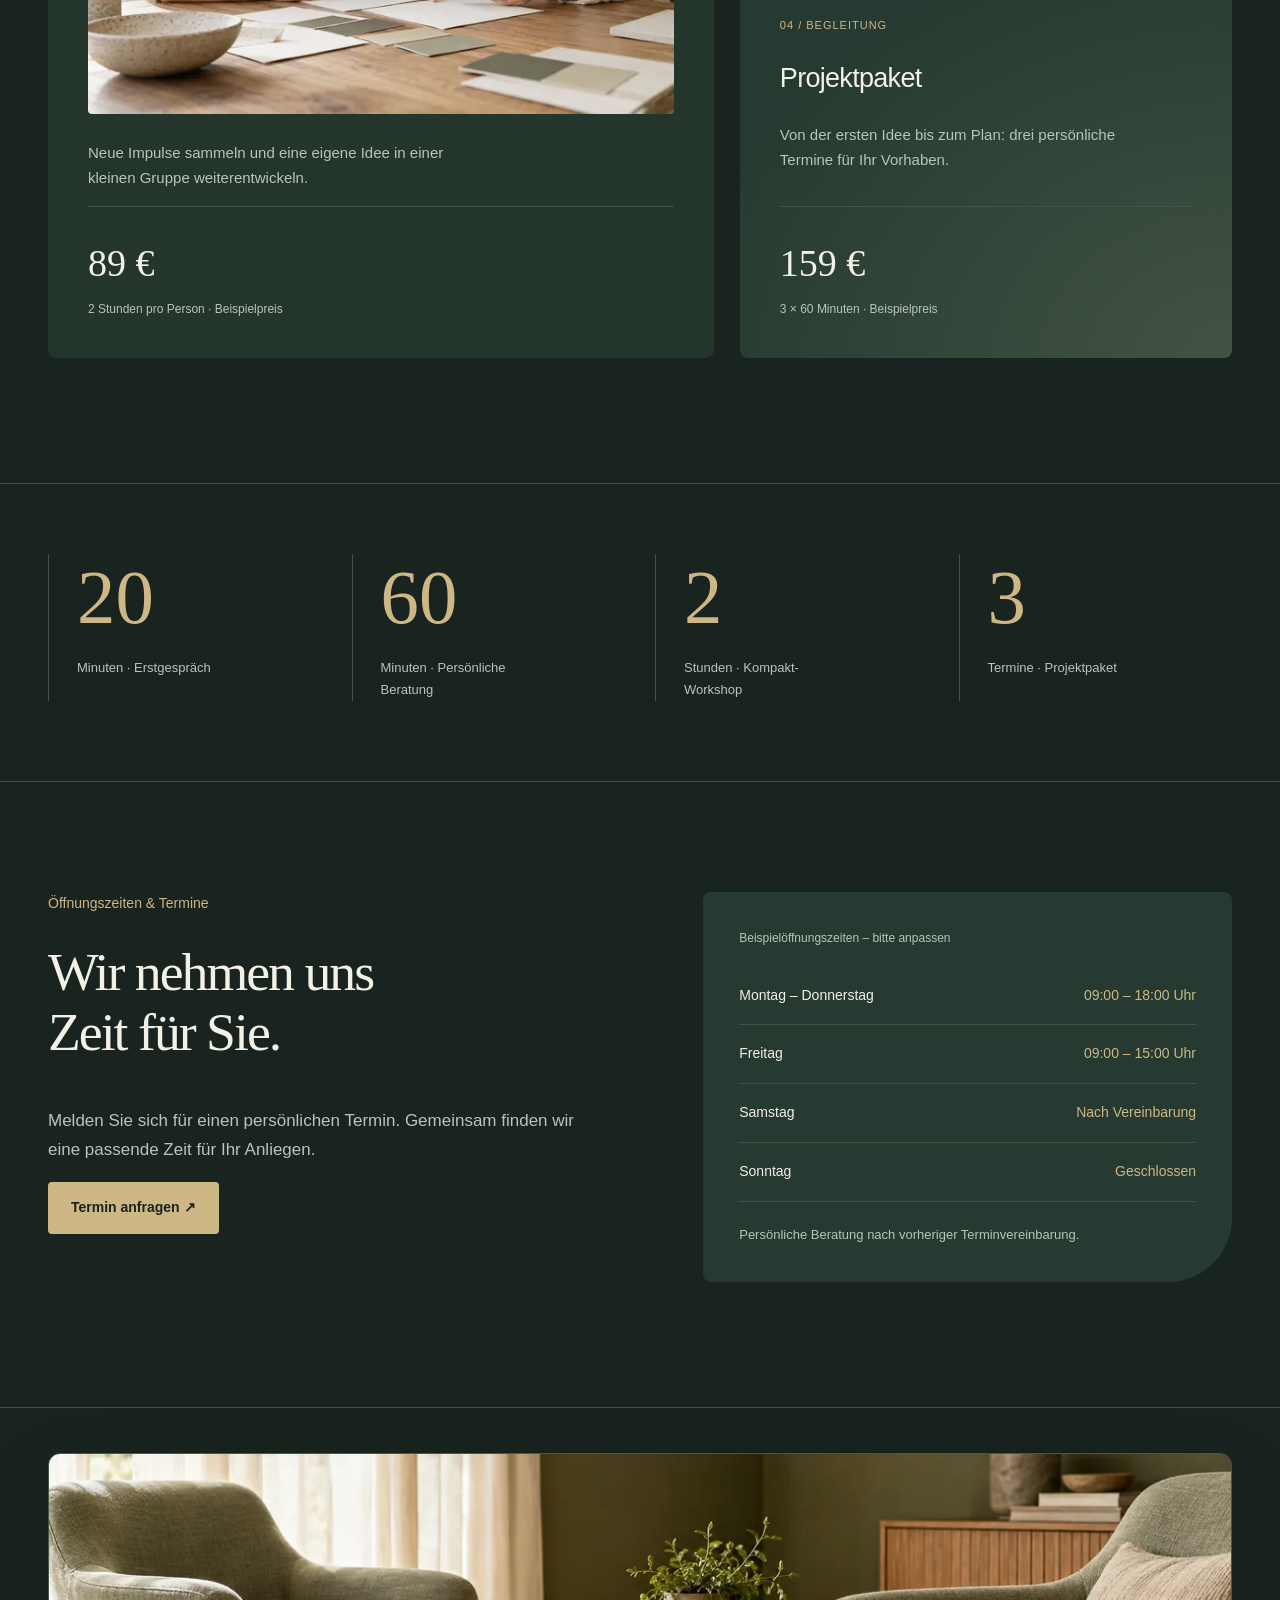
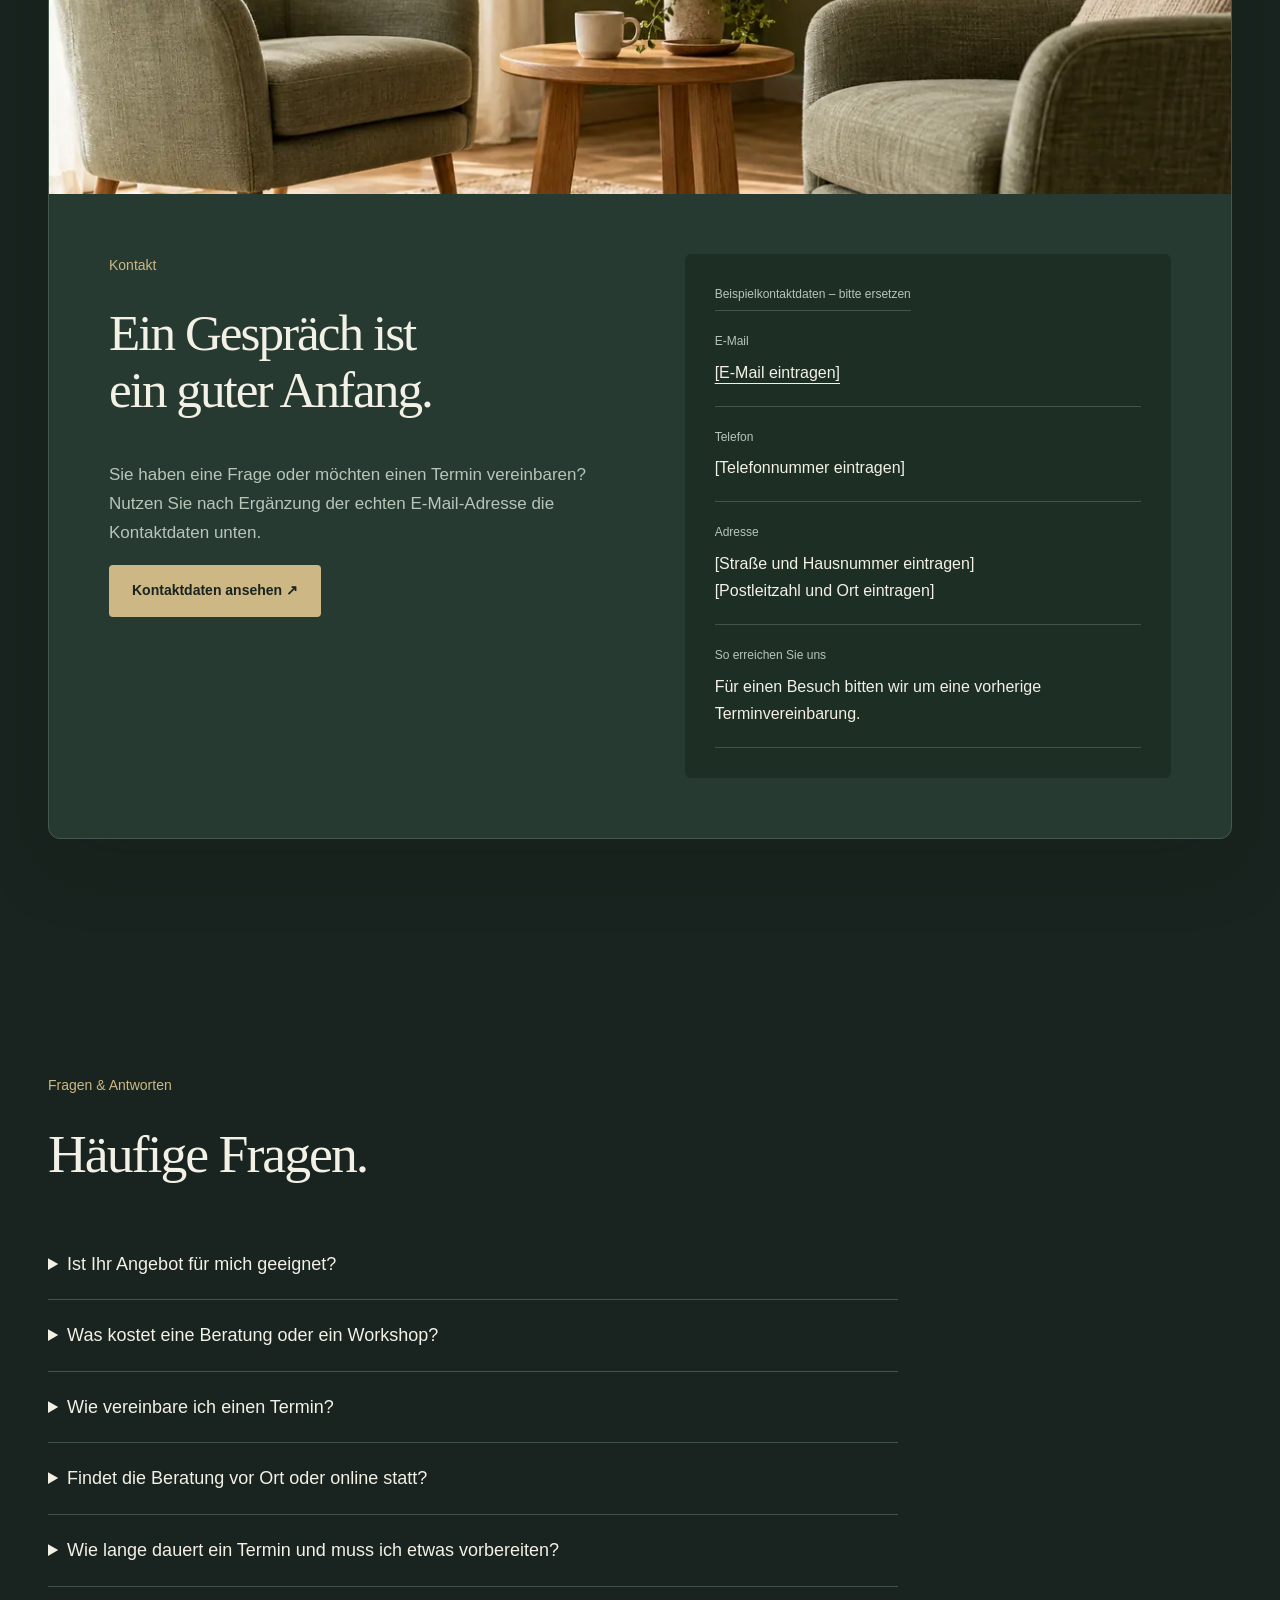
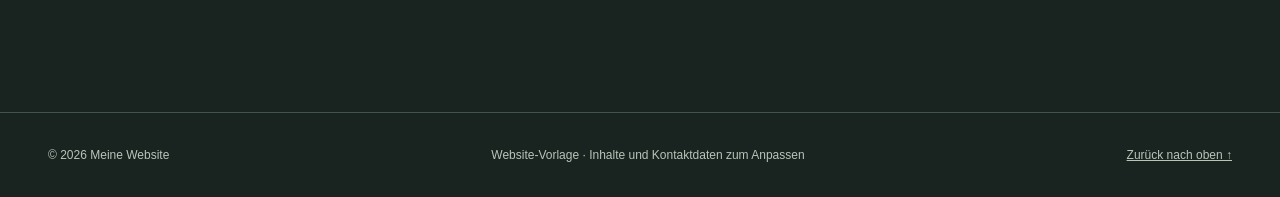
==== commit 465bc176: "Hauptüberschrift ändern" ====
--- a/index.html
+++ b/index.html
@@ -26,7 +26,7 @@
   <header><div class="wrap nav"><a class="brand" href="#start"><span aria-hidden="true">m</span>Meine Website</a><nav aria-label="Hauptnavigation"><a href="#ueber-uns">Über uns</a><a href="#angebot">Angebot</a><a href="#zeiten">Öffnungszeiten</a><a href="#kontakt">Kontakt</a></nav></div></header>
   <main id="hauptinhalt">
     <div class="wrap hero" id="start">
-      <div><p class="eyebrow">Herzlich willkommen</p><h1><span class="word" style="--word-index:0">Gute</span> <span class="word" style="--word-index:1">Ideen.</span><br><span class="word" style="--word-index:2">Persönlich</span> <span class="word" style="--word-index:3">umgesetzt.</span></h1><p class="lead">[Anbietername eintragen] bietet [konkrete Beratung, Workshops und Projektbegleitung bestätigen] in [Ort eintragen] für [Zielgruppe eintragen]. Hier finden Sie Angebote und den direkten Weg zu einem persönlichen Gespräch.</p><a class="button" href="#angebot">Angebot entdecken ↗</a><a class="text-link" href="#kontakt">Kontakt aufnehmen</a></div>
+      <div><p class="eyebrow">Herzlich willkommen</p><h1><span class="word" style="--word-index:0">[deine</span> <span class="word" style="--word-index:1">neue</span> <span class="word" style="--word-index:2">Überschrift]</span></h1><p class="lead">[Anbietername eintragen] bietet [konkrete Beratung, Workshops und Projektbegleitung bestätigen] in [Ort eintragen] für [Zielgruppe eintragen]. Hier finden Sie Angebote und den direkten Weg zu einem persönlichen Gespräch.</p><a class="button" href="#angebot">Angebot entdecken ↗</a><a class="text-link" href="#kontakt">Kontakt aufnehmen</a></div>
       <div class="hero-art" aria-hidden="true"><svg class="sculpture" viewBox="0 0 520 540" xmlns="http://www.w3.org/2000/svg" aria-hidden="true"><defs><linearGradient id="ribbon" x1="0" y1="0" x2="1" y2="1"><stop stop-color="#e2d5b5"/><stop offset=".32" stop-color="#b8c5b9"/><stop offset=".6" stop-color="#647e67"/><stop offset="1" stop-color="#263a31"/></linearGradient><linearGradient id="edge"><stop stop-color="#cdb784"/><stop offset="1" stop-color="#728e75"/></linearGradient></defs><ellipse cx="265" cy="460" rx="164" ry="24" fill="#111d16" opacity=".4"/><g fill="none" stroke="url(#ribbon)" stroke-width="48"><ellipse cx="260" cy="240" rx="148" ry="192" transform="rotate(33 260 240)"/><ellipse cx="260" cy="240" rx="148" ry="192" transform="rotate(-33 260 240)"/></g><g fill="none" stroke="url(#edge)" stroke-width="1" opacity=".8"><ellipse cx="260" cy="240" rx="173" ry="217" transform="rotate(33 260 240)"/><ellipse cx="260" cy="240" rx="123" ry="167" transform="rotate(-33 260 240)"/></g><path d="M156 80C215 20 306 25 365 109" fill="none" stroke="#f3f0e6" stroke-width="2" opacity=".45"/></svg><div class="art-word">Gemeinsam<br><span>weiterdenken.</span></div><div class="art-note">IDEEN · AUSTAUSCH · MÖGLICHKEITEN</div></div>
     </div>
     <div class="marquee" aria-label="Persönlich, Verständlich, Mit Sorgfalt, Ideen, Austausch, Möglichkeiten"><div class="marquee-track"><div class="marquee-group"><span>Persönlich</span><span>Verständlich</span><span>Mit Sorgfalt</span><span>Ideen</span><span>Austausch</span><span>Möglichkeiten</span></div><div class="marquee-group" aria-hidden="true"><span>Persönlich</span><span>Verständlich</span><span>Mit Sorgfalt</span><span>Ideen</span><span>Austausch</span><span>Möglichkeiten</span></div></div><button class="motion-toggle" type="button" aria-pressed="false">Animationen pausieren</button></div>
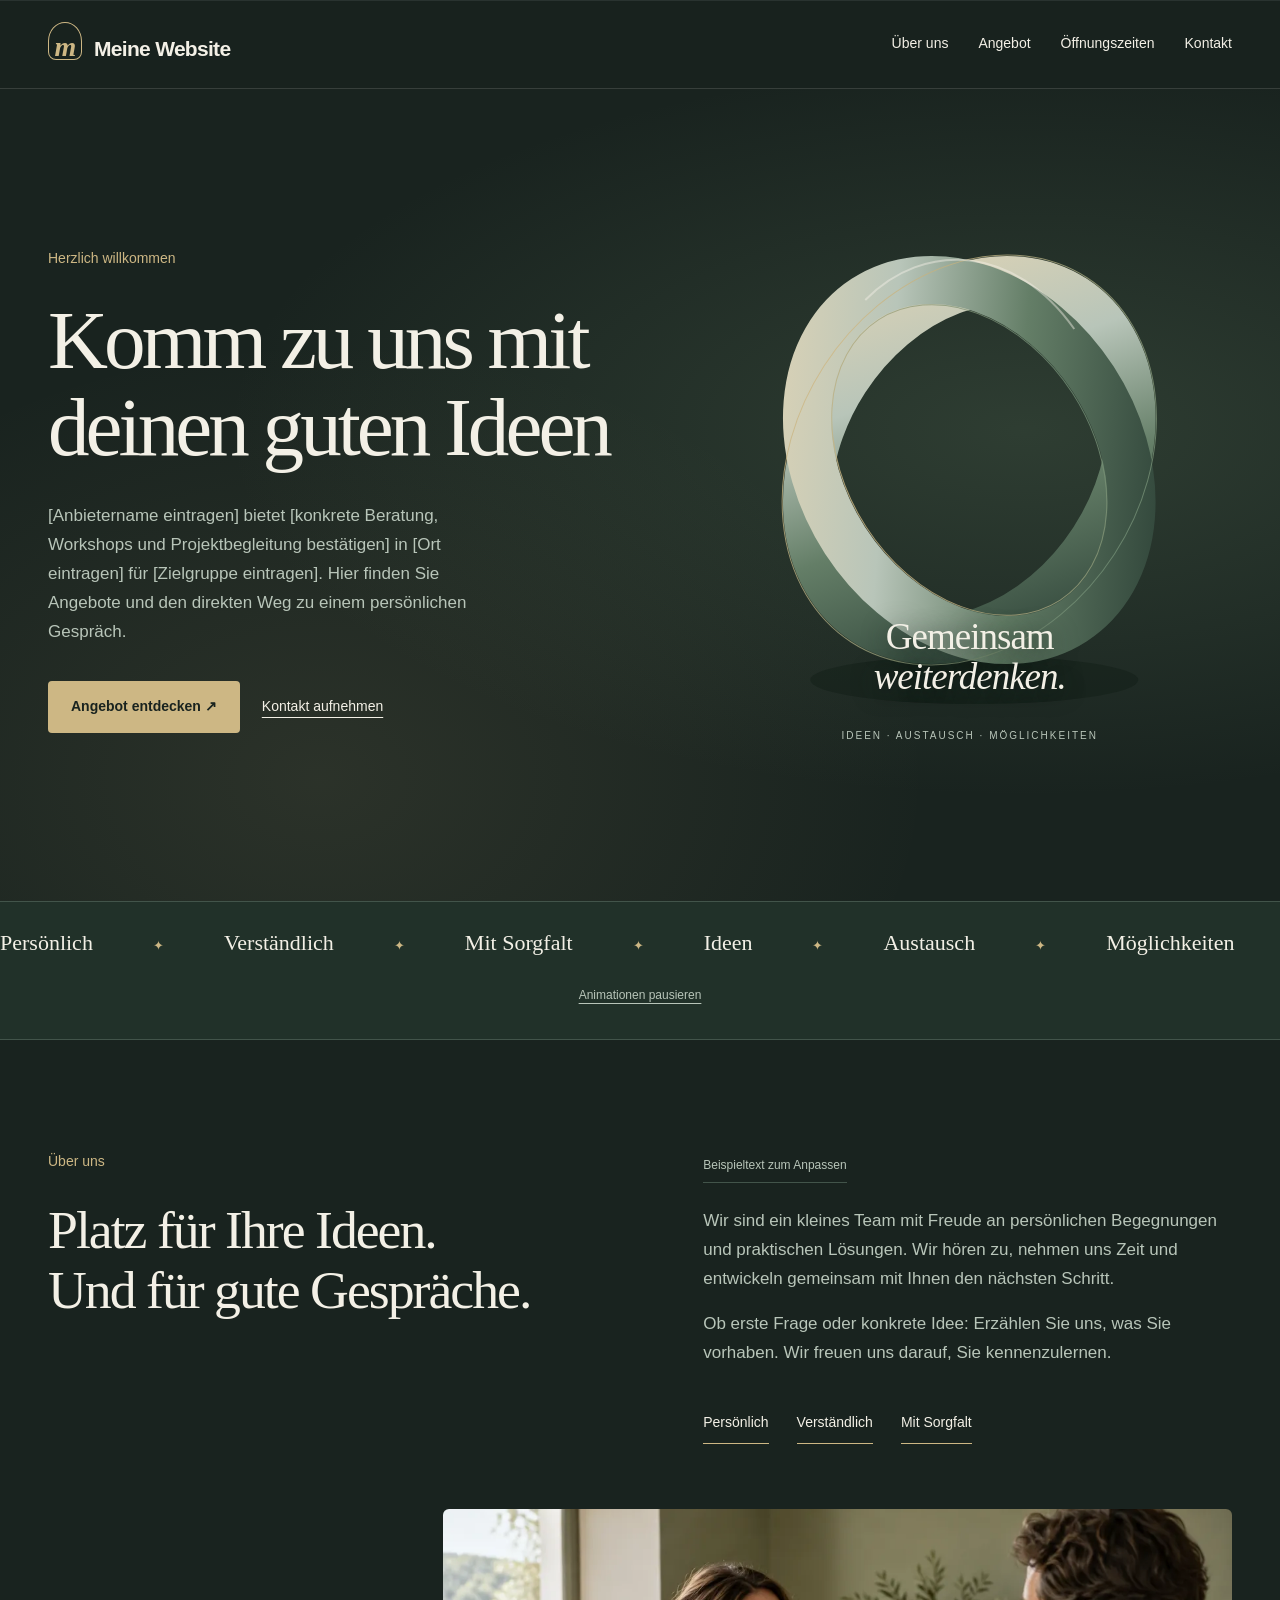
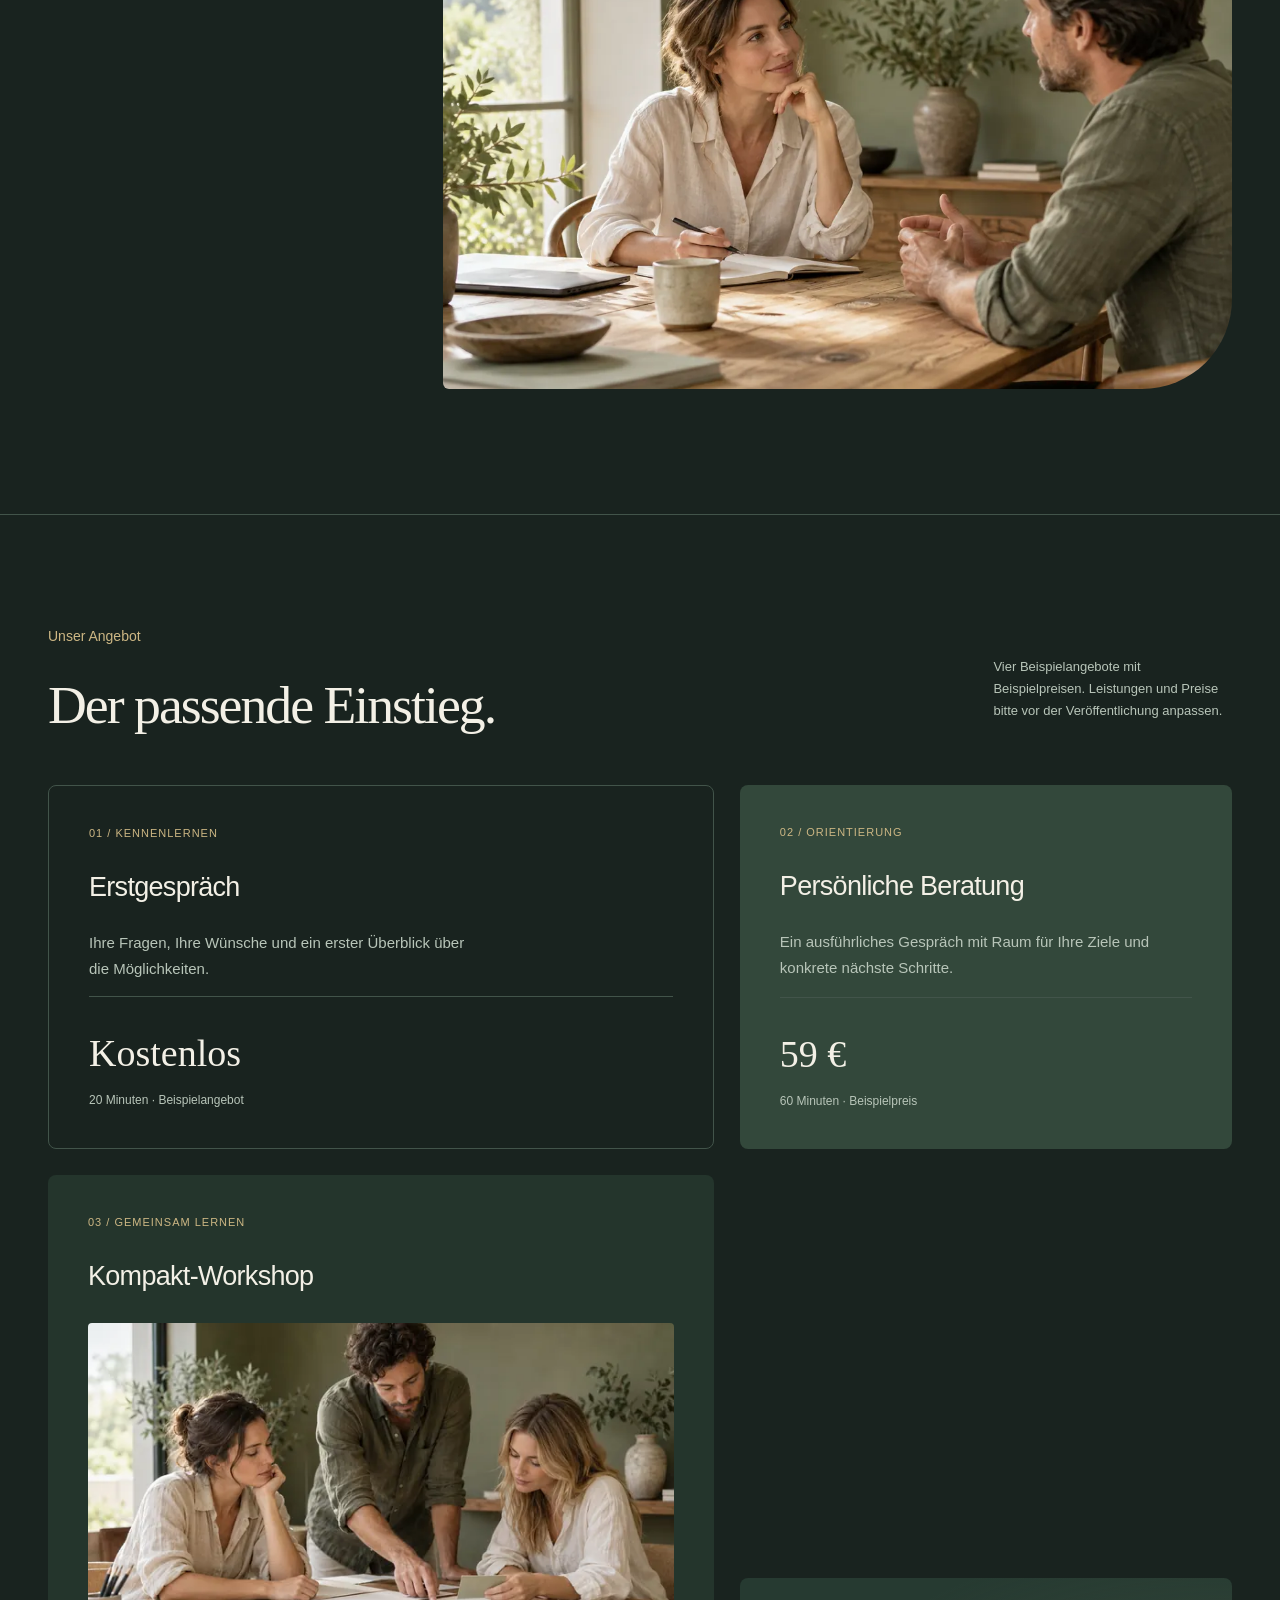
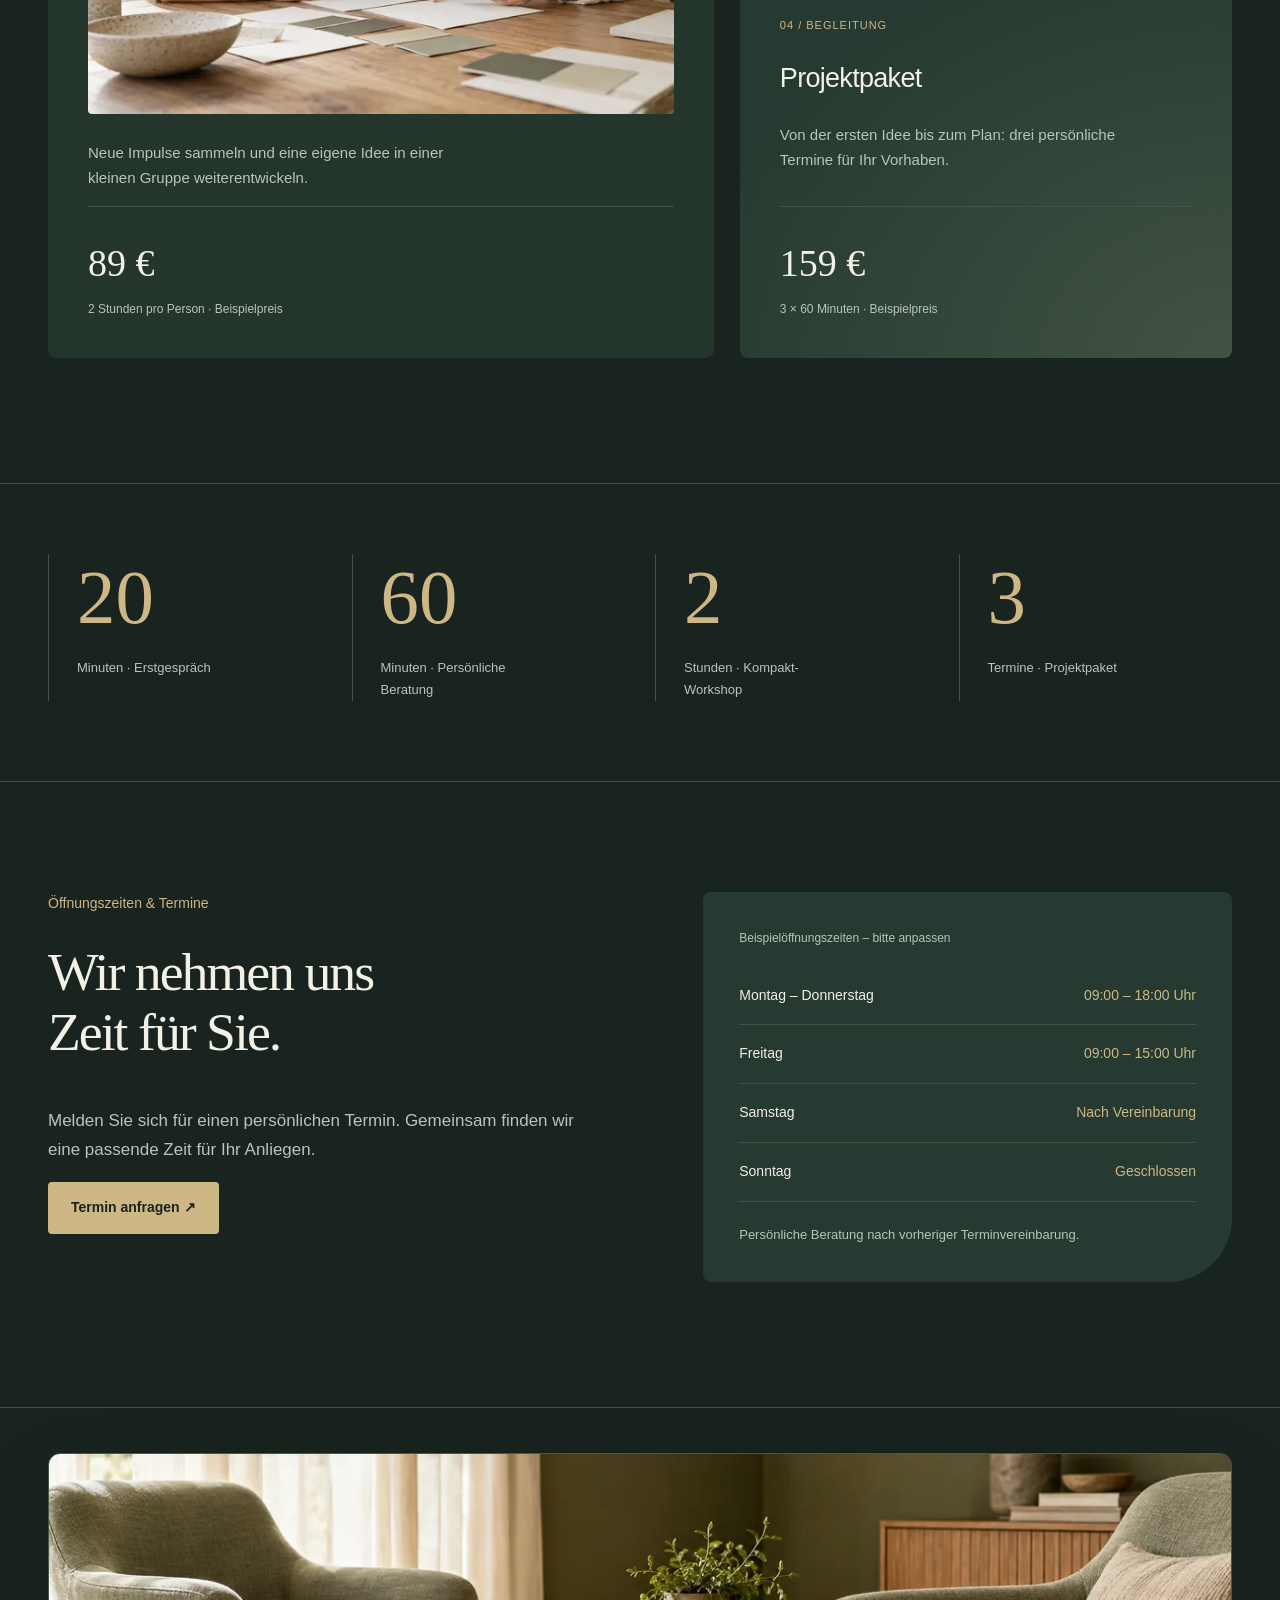
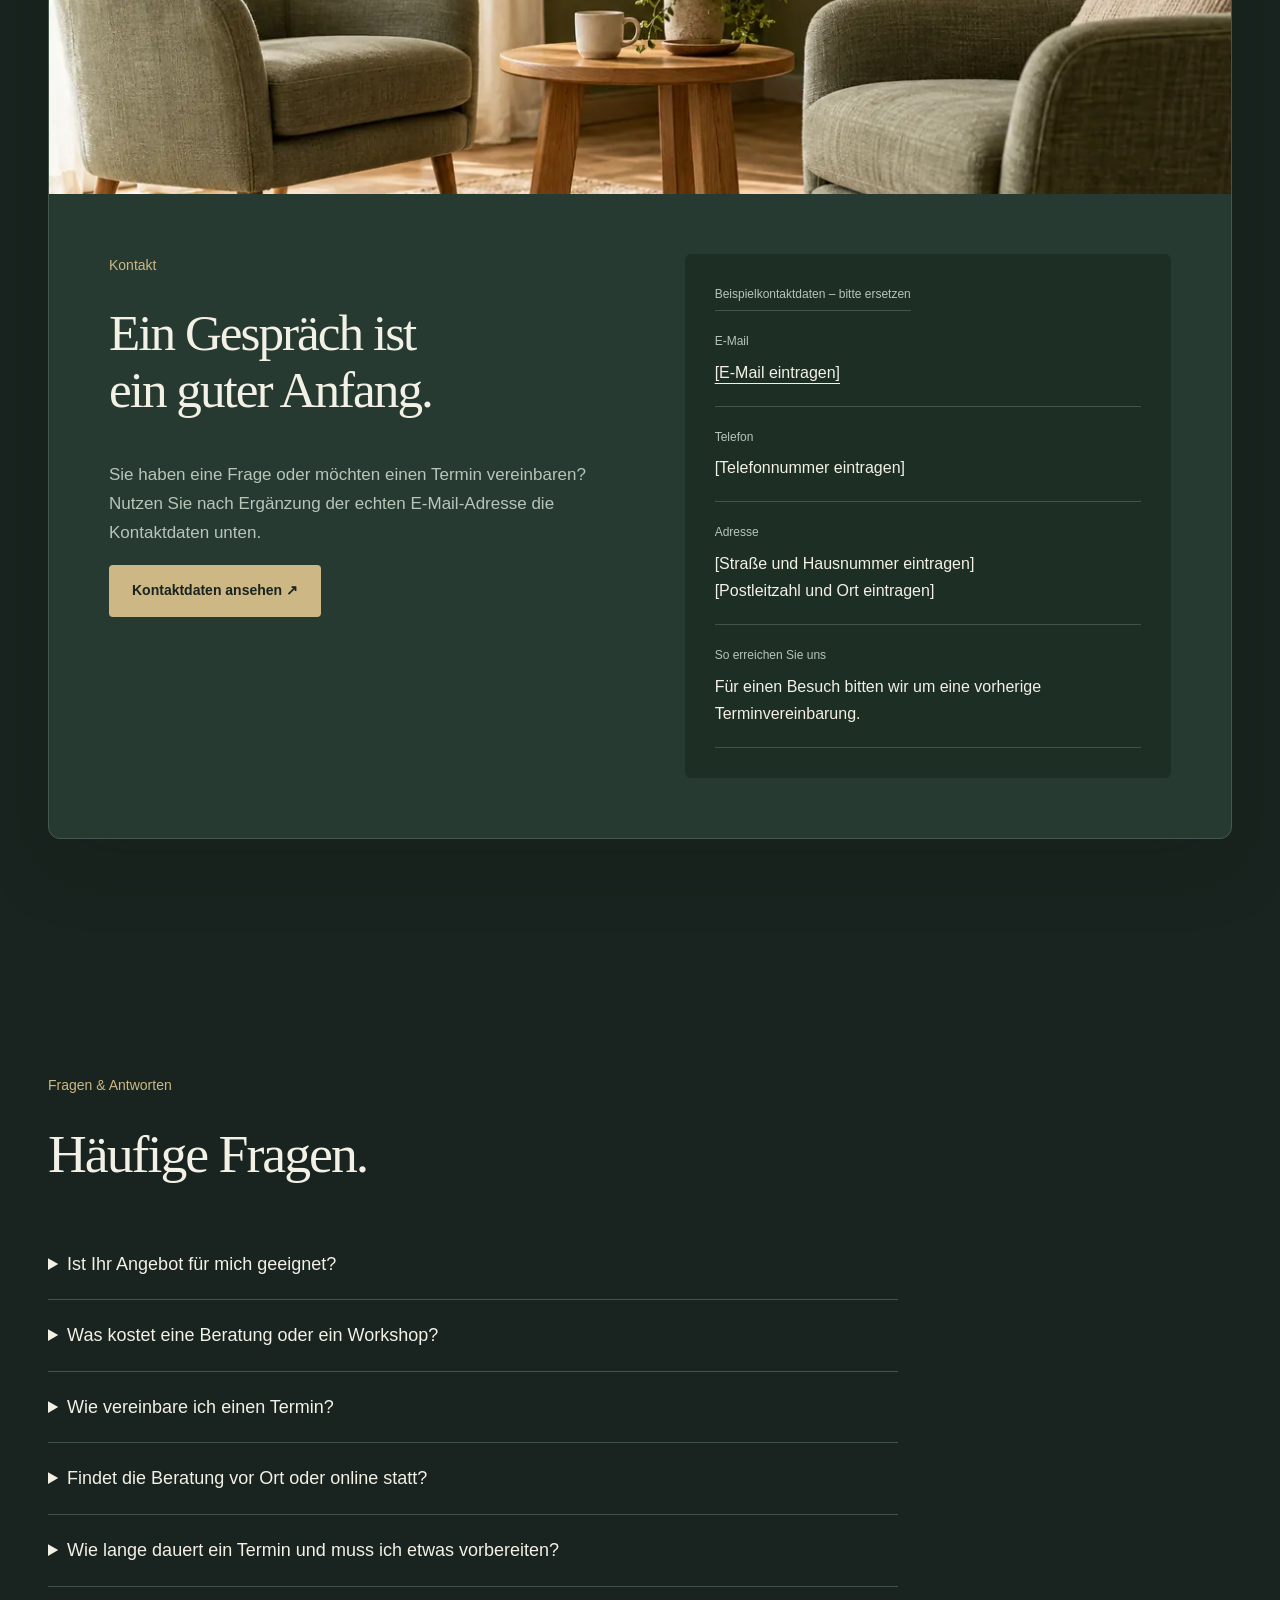
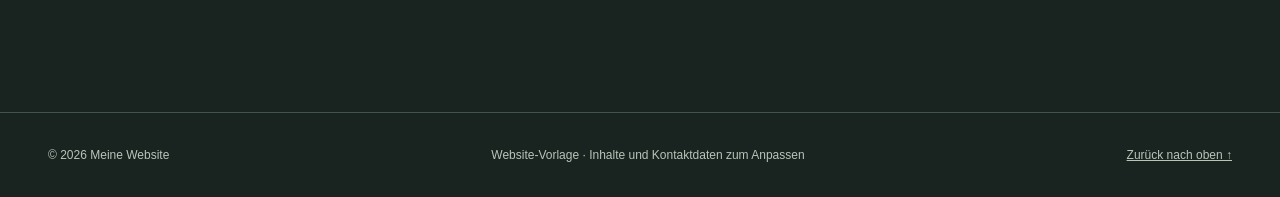
==== commit 4121e2b1: "Hauptüberschrift: Komm zu uns mit deinen guten Ideen" ====
--- a/index.html
+++ b/index.html
@@ -26,7 +26,7 @@
   <header><div class="wrap nav"><a class="brand" href="#start"><span aria-hidden="true">m</span>Meine Website</a><nav aria-label="Hauptnavigation"><a href="#ueber-uns">Über uns</a><a href="#angebot">Angebot</a><a href="#zeiten">Öffnungszeiten</a><a href="#kontakt">Kontakt</a></nav></div></header>
   <main id="hauptinhalt">
     <div class="wrap hero" id="start">
-      <div><p class="eyebrow">Herzlich willkommen</p><h1><span class="word" style="--word-index:0">[deine</span> <span class="word" style="--word-index:1">neue</span> <span class="word" style="--word-index:2">Überschrift]</span></h1><p class="lead">[Anbietername eintragen] bietet [konkrete Beratung, Workshops und Projektbegleitung bestätigen] in [Ort eintragen] für [Zielgruppe eintragen]. Hier finden Sie Angebote und den direkten Weg zu einem persönlichen Gespräch.</p><a class="button" href="#angebot">Angebot entdecken ↗</a><a class="text-link" href="#kontakt">Kontakt aufnehmen</a></div>
+      <div><p class="eyebrow">Herzlich willkommen</p><h1><span class="word" style="--word-index:0">Komm</span> <span class="word" style="--word-index:1">zu</span> <span class="word" style="--word-index:2">uns</span> <span class="word" style="--word-index:3">mit</span> <span class="word" style="--word-index:4">deinen</span> <span class="word" style="--word-index:5">guten</span> <span class="word" style="--word-index:6">Ideen</span></h1><p class="lead">[Anbietername eintragen] bietet [konkrete Beratung, Workshops und Projektbegleitung bestätigen] in [Ort eintragen] für [Zielgruppe eintragen]. Hier finden Sie Angebote und den direkten Weg zu einem persönlichen Gespräch.</p><a class="button" href="#angebot">Angebot entdecken ↗</a><a class="text-link" href="#kontakt">Kontakt aufnehmen</a></div>
       <div class="hero-art" aria-hidden="true"><svg class="sculpture" viewBox="0 0 520 540" xmlns="http://www.w3.org/2000/svg" aria-hidden="true"><defs><linearGradient id="ribbon" x1="0" y1="0" x2="1" y2="1"><stop stop-color="#e2d5b5"/><stop offset=".32" stop-color="#b8c5b9"/><stop offset=".6" stop-color="#647e67"/><stop offset="1" stop-color="#263a31"/></linearGradient><linearGradient id="edge"><stop stop-color="#cdb784"/><stop offset="1" stop-color="#728e75"/></linearGradient></defs><ellipse cx="265" cy="460" rx="164" ry="24" fill="#111d16" opacity=".4"/><g fill="none" stroke="url(#ribbon)" stroke-width="48"><ellipse cx="260" cy="240" rx="148" ry="192" transform="rotate(33 260 240)"/><ellipse cx="260" cy="240" rx="148" ry="192" transform="rotate(-33 260 240)"/></g><g fill="none" stroke="url(#edge)" stroke-width="1" opacity=".8"><ellipse cx="260" cy="240" rx="173" ry="217" transform="rotate(33 260 240)"/><ellipse cx="260" cy="240" rx="123" ry="167" transform="rotate(-33 260 240)"/></g><path d="M156 80C215 20 306 25 365 109" fill="none" stroke="#f3f0e6" stroke-width="2" opacity=".45"/></svg><div class="art-word">Gemeinsam<br><span>weiterdenken.</span></div><div class="art-note">IDEEN · AUSTAUSCH · MÖGLICHKEITEN</div></div>
     </div>
     <div class="marquee" aria-label="Persönlich, Verständlich, Mit Sorgfalt, Ideen, Austausch, Möglichkeiten"><div class="marquee-track"><div class="marquee-group"><span>Persönlich</span><span>Verständlich</span><span>Mit Sorgfalt</span><span>Ideen</span><span>Austausch</span><span>Möglichkeiten</span></div><div class="marquee-group" aria-hidden="true"><span>Persönlich</span><span>Verständlich</span><span>Mit Sorgfalt</span><span>Ideen</span><span>Austausch</span><span>Möglichkeiten</span></div></div><button class="motion-toggle" type="button" aria-pressed="false">Animationen pausieren</button></div>
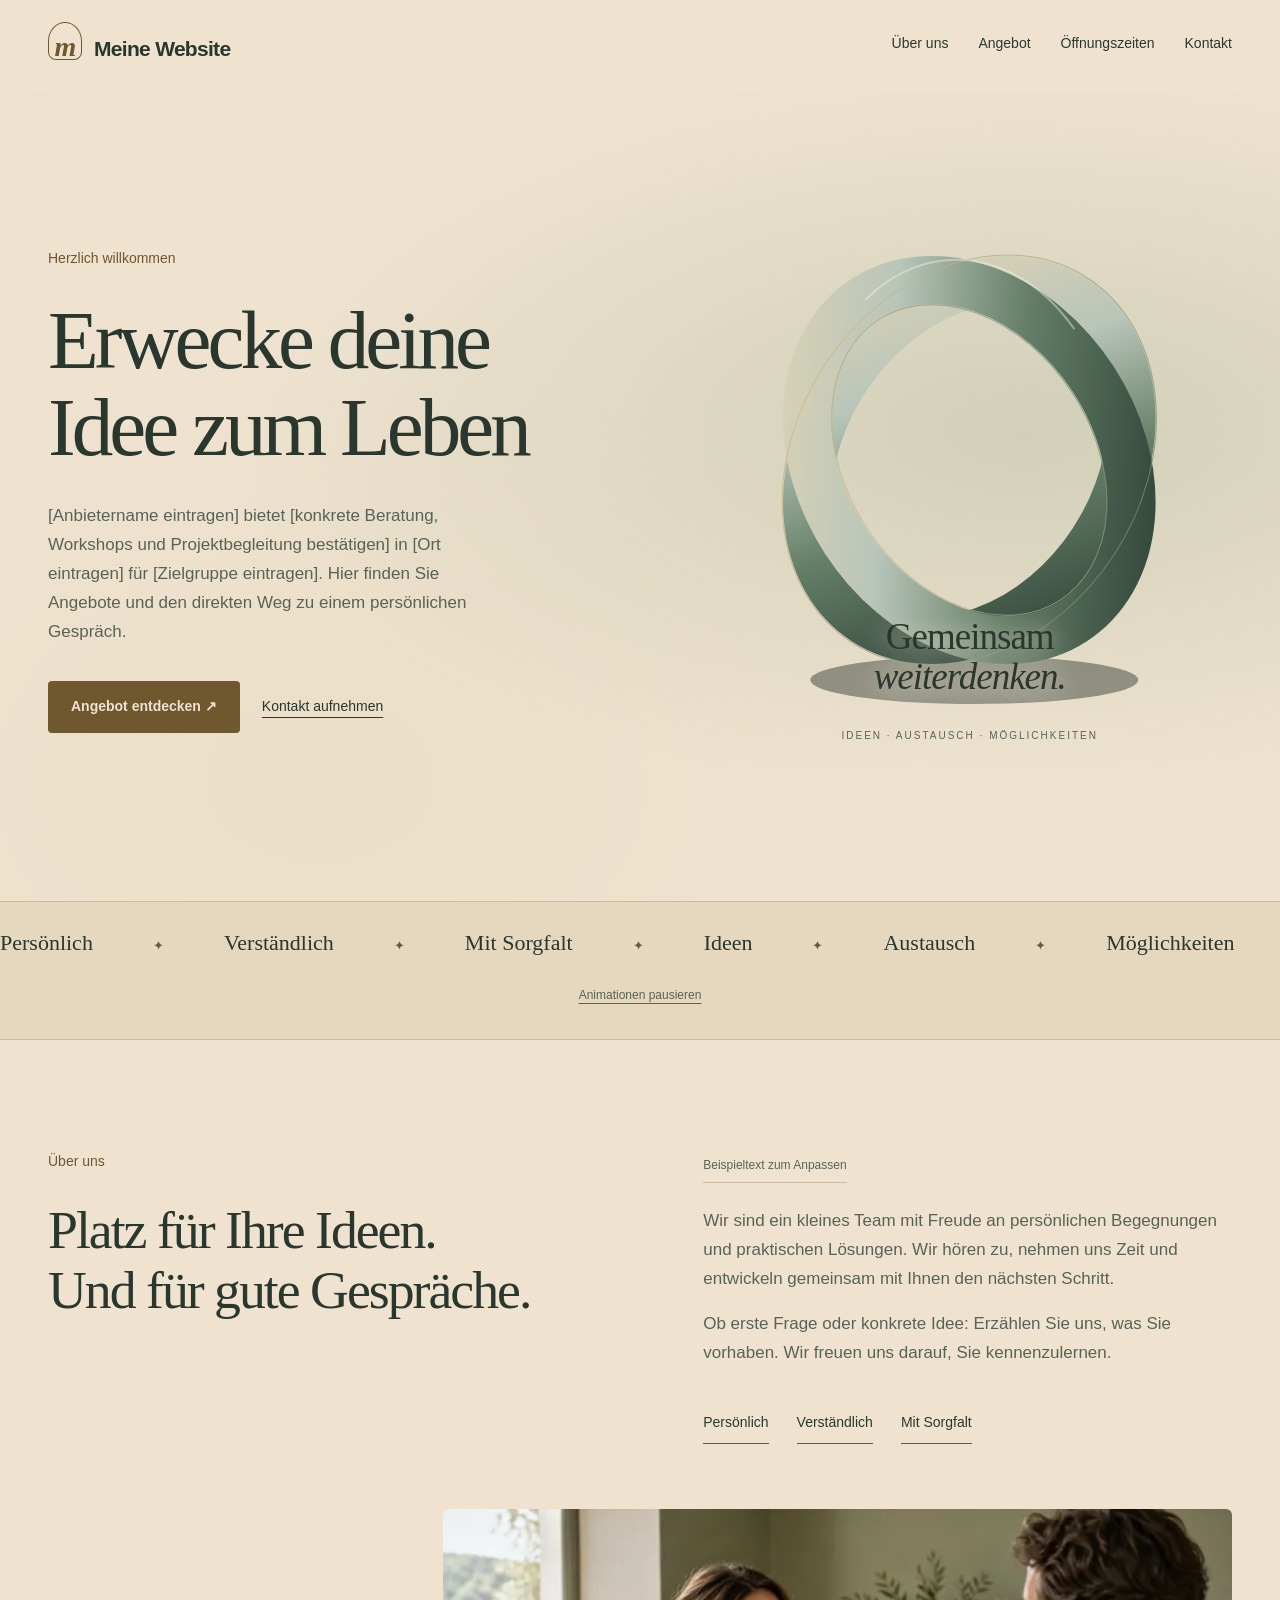
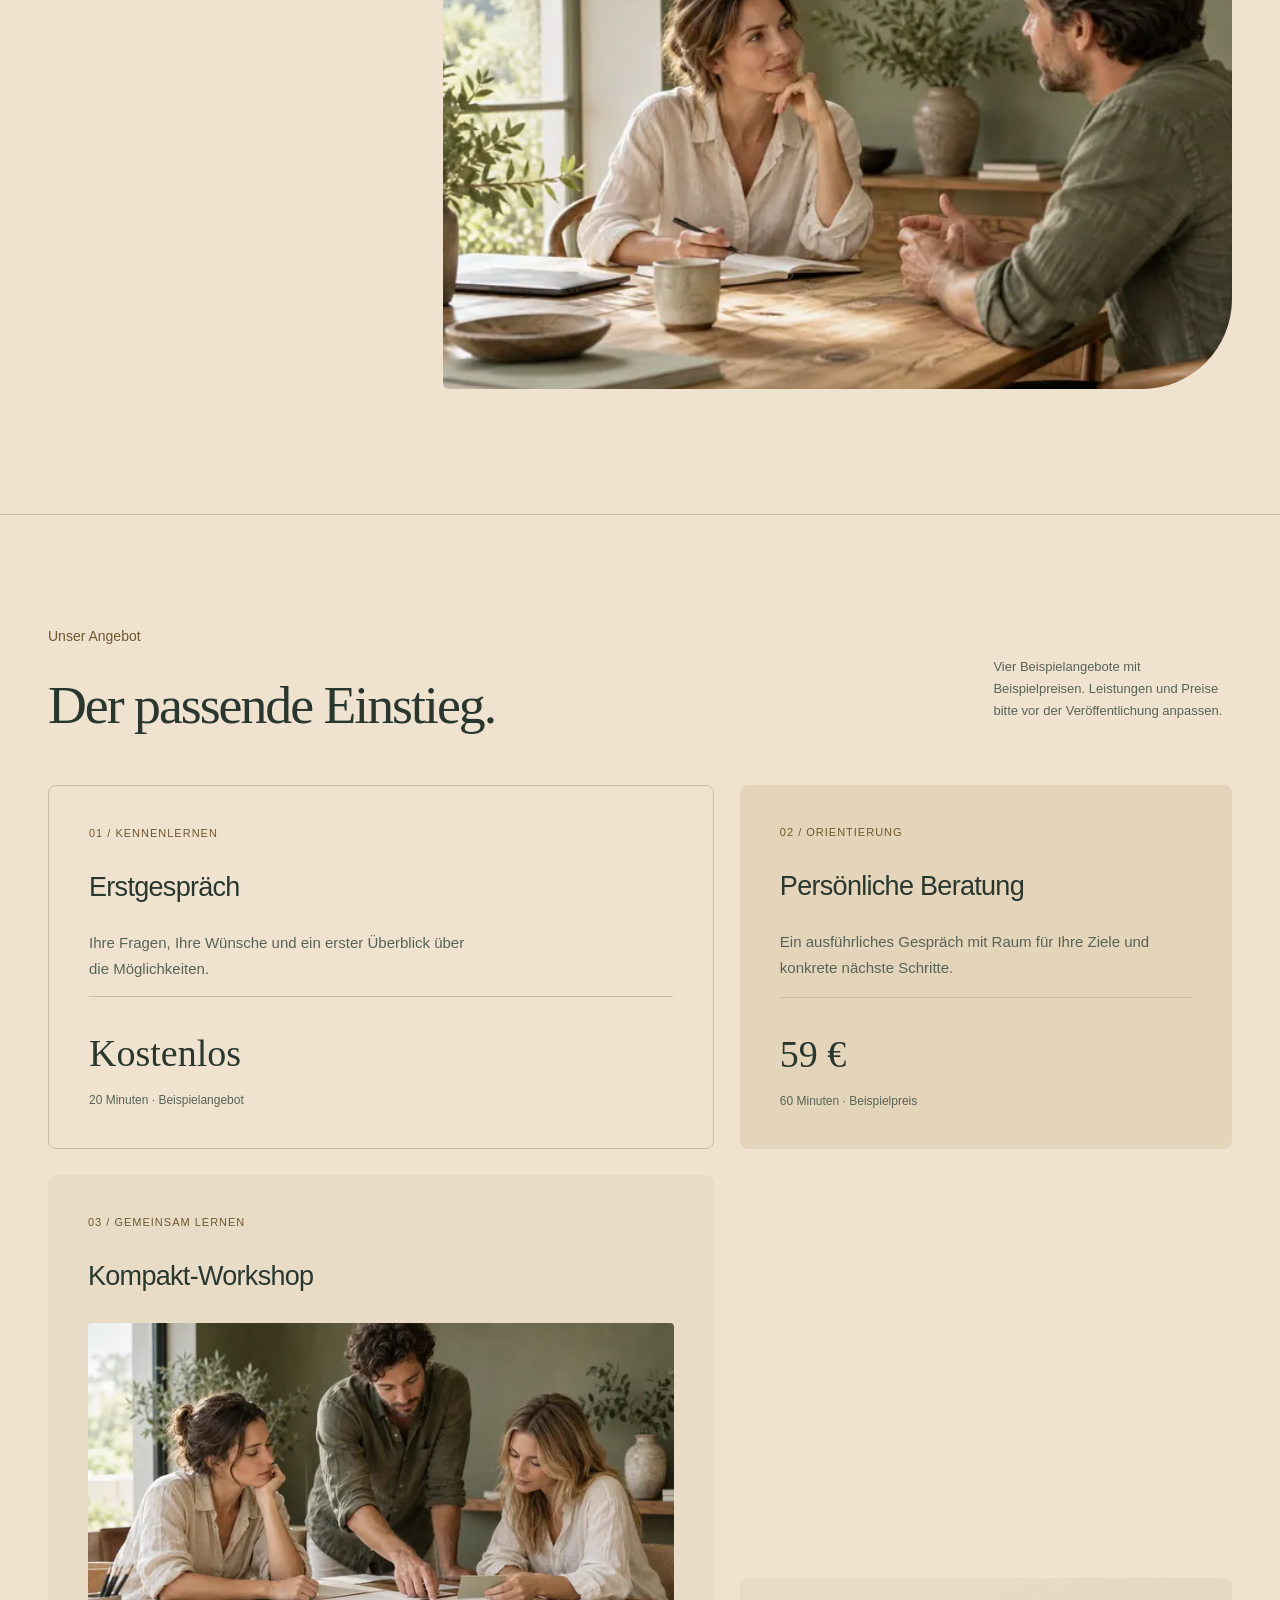
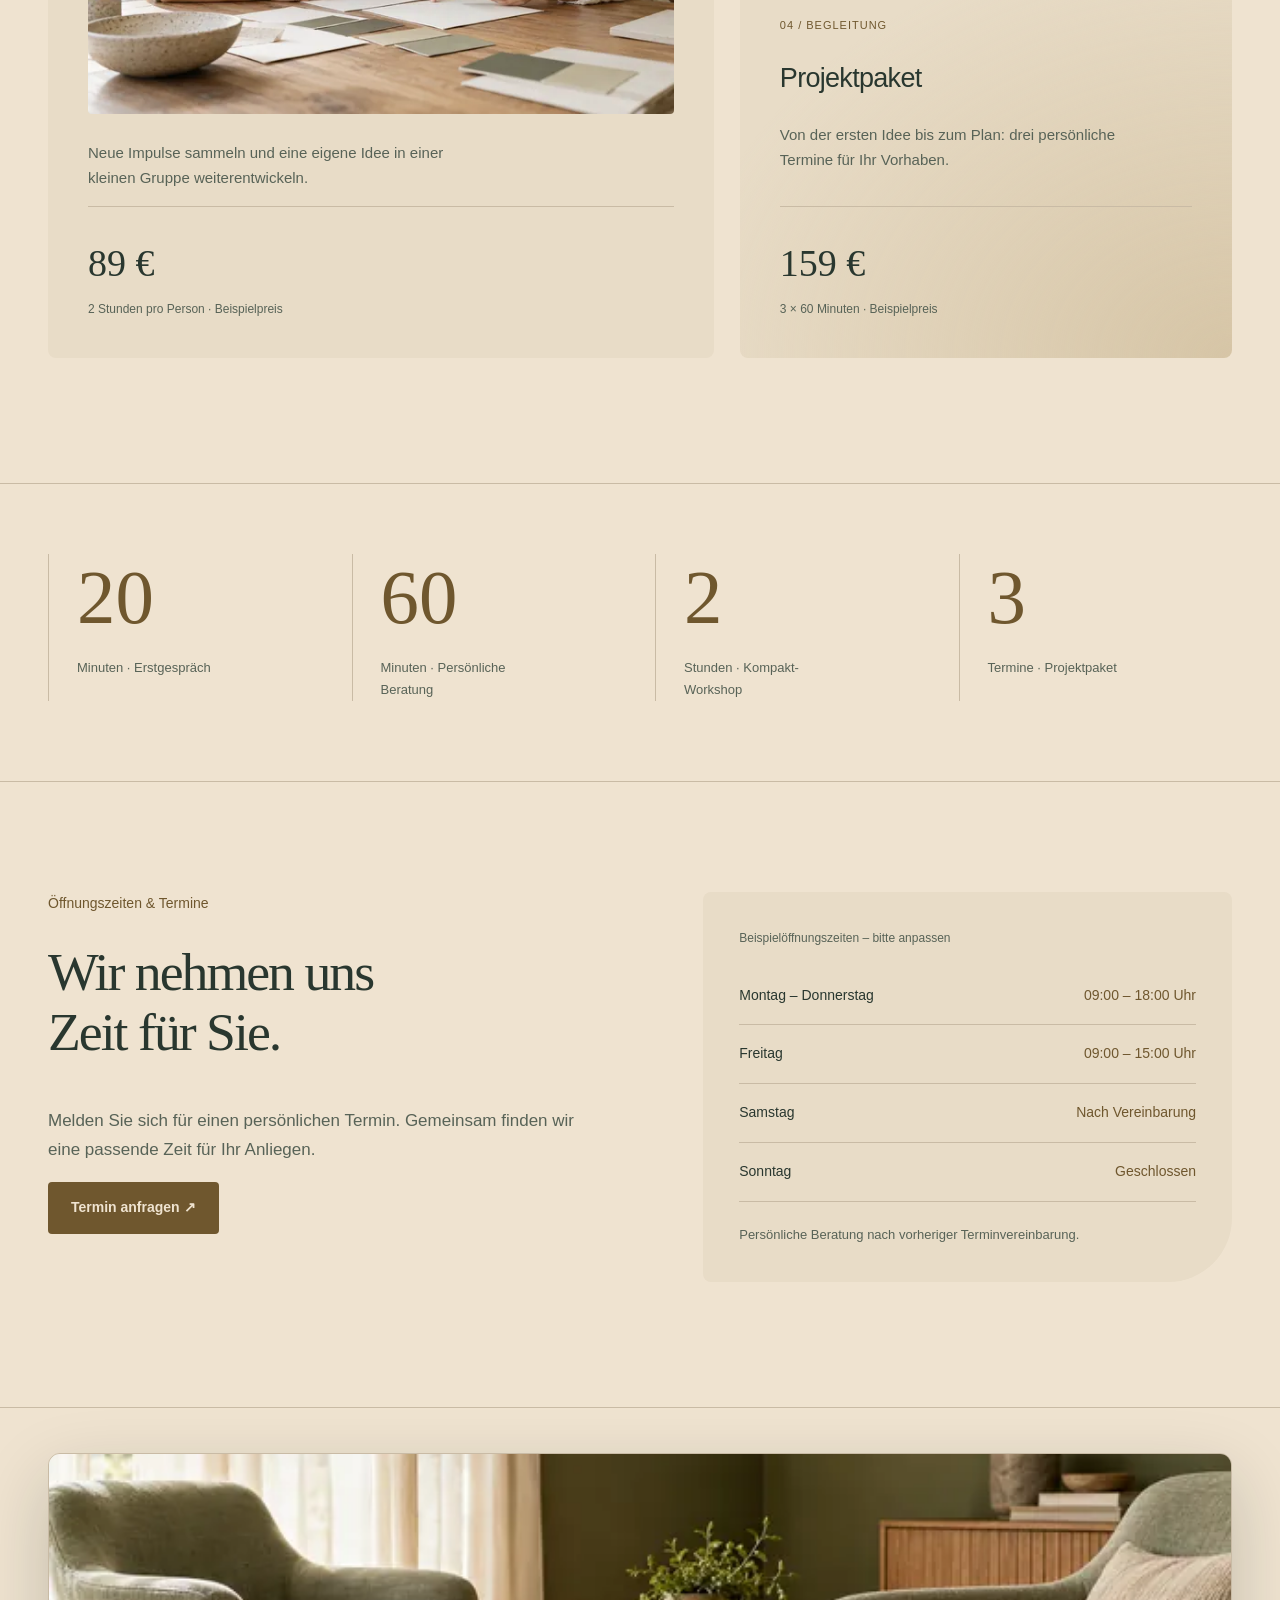
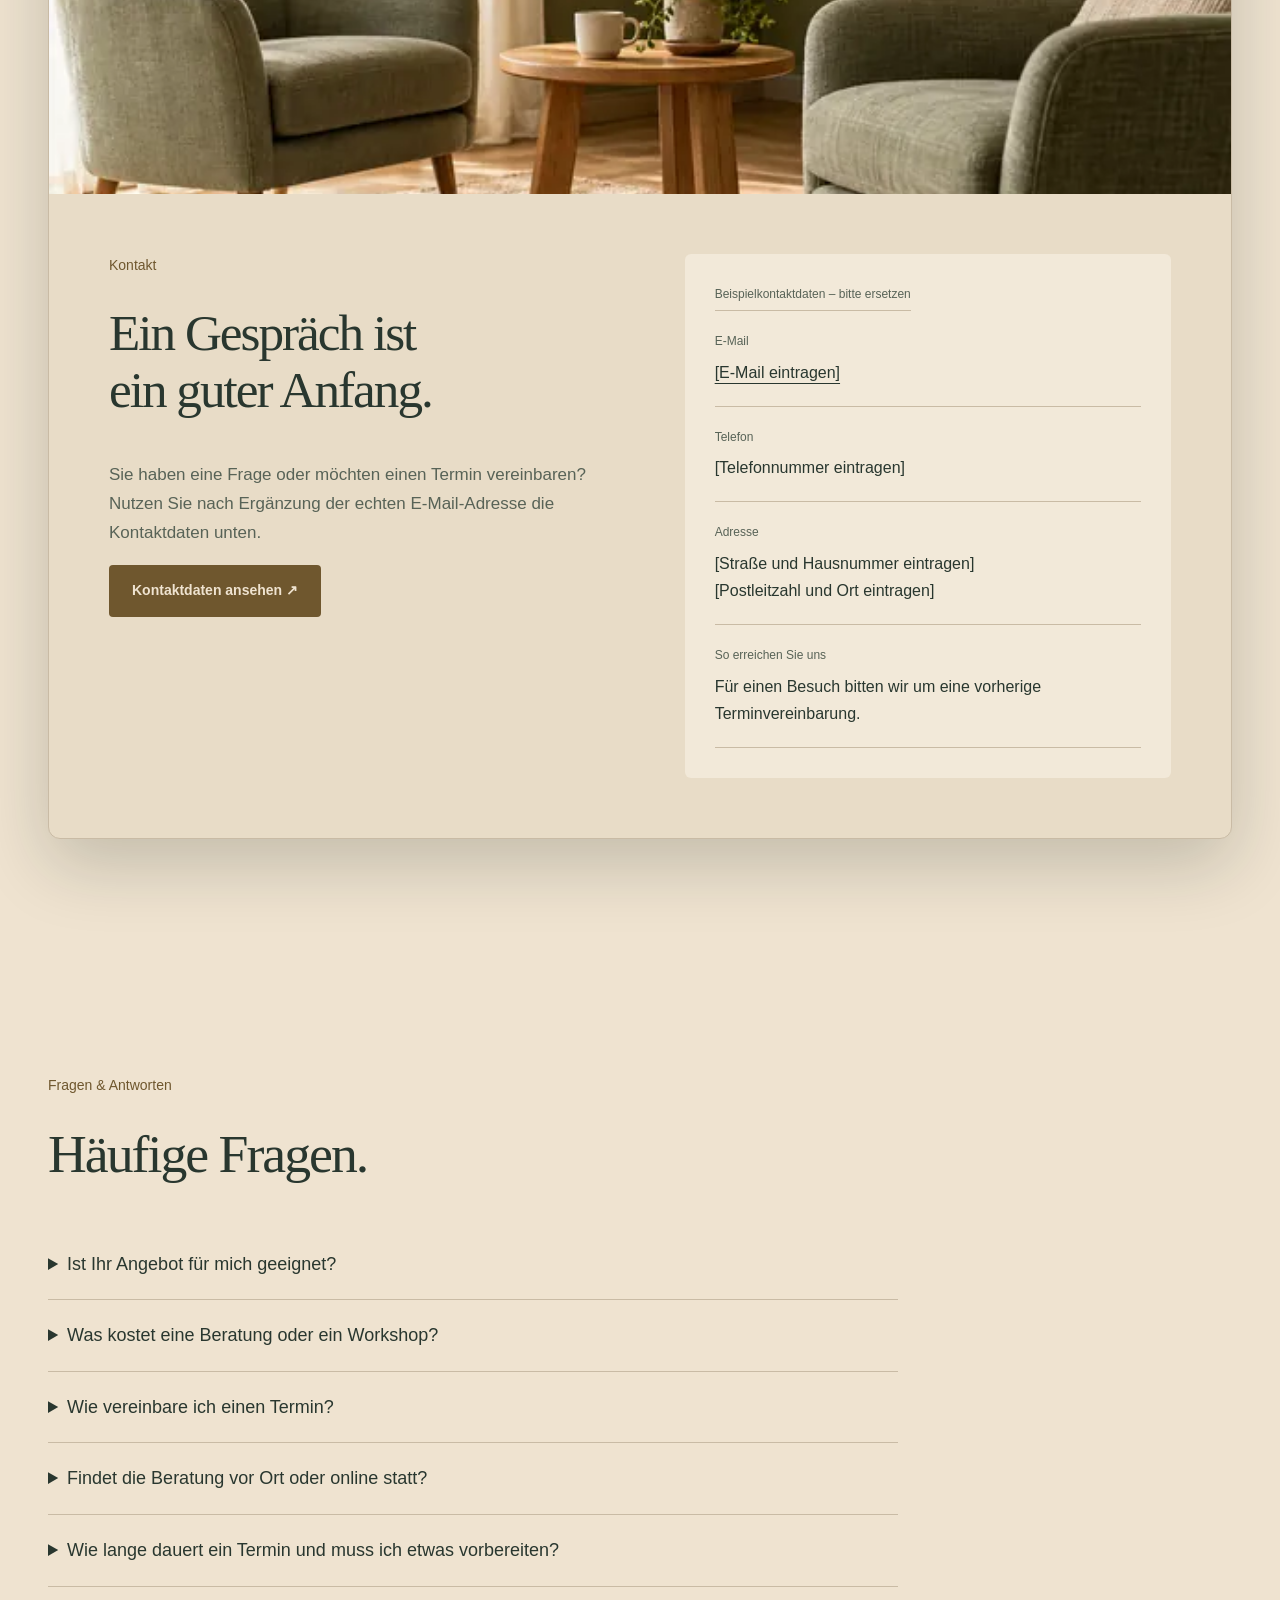
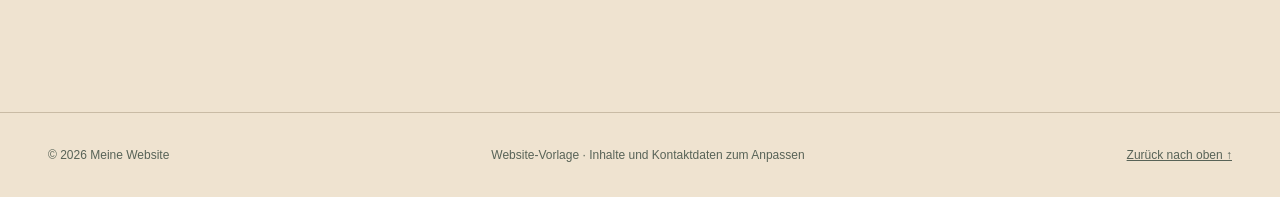
==== commit 43a6fab3: "Hauptüberschrift ändern und warmes Beige für die Website verwenden" ====
--- a/index.html
+++ b/index.html
@@ -18,7 +18,7 @@
   <link rel="stylesheet" href="assets/premium.css">
   <link rel="stylesheet" href="assets/lower.css">
   <link rel="icon" href="assets/favicon.svg" type="image/svg+xml">
-  <meta name="theme-color" content="#19231f">
+  <meta name="theme-color" content="#efe3d0">
   <script src="assets/premium.js" defer></script>
 </head>
 <body>
@@ -26,7 +26,7 @@
   <header><div class="wrap nav"><a class="brand" href="#start"><span aria-hidden="true">m</span>Meine Website</a><nav aria-label="Hauptnavigation"><a href="#ueber-uns">Über uns</a><a href="#angebot">Angebot</a><a href="#zeiten">Öffnungszeiten</a><a href="#kontakt">Kontakt</a></nav></div></header>
   <main id="hauptinhalt">
     <div class="wrap hero" id="start">
-      <div><p class="eyebrow">Herzlich willkommen</p><h1><span class="word" style="--word-index:0">Komm</span> <span class="word" style="--word-index:1">zu</span> <span class="word" style="--word-index:2">uns</span> <span class="word" style="--word-index:3">mit</span> <span class="word" style="--word-index:4">deinen</span> <span class="word" style="--word-index:5">guten</span> <span class="word" style="--word-index:6">Ideen</span></h1><p class="lead">[Anbietername eintragen] bietet [konkrete Beratung, Workshops und Projektbegleitung bestätigen] in [Ort eintragen] für [Zielgruppe eintragen]. Hier finden Sie Angebote und den direkten Weg zu einem persönlichen Gespräch.</p><a class="button" href="#angebot">Angebot entdecken ↗</a><a class="text-link" href="#kontakt">Kontakt aufnehmen</a></div>
+      <div><p class="eyebrow">Herzlich willkommen</p><h1><span class="word" style="--word-index:0">Erwecke</span> <span class="word" style="--word-index:1">deine</span> <span class="word" style="--word-index:2">Idee</span> <span class="word" style="--word-index:3">zum</span> <span class="word" style="--word-index:4">Leben</span></h1><p class="lead">[Anbietername eintragen] bietet [konkrete Beratung, Workshops und Projektbegleitung bestätigen] in [Ort eintragen] für [Zielgruppe eintragen]. Hier finden Sie Angebote und den direkten Weg zu einem persönlichen Gespräch.</p><a class="button" href="#angebot">Angebot entdecken ↗</a><a class="text-link" href="#kontakt">Kontakt aufnehmen</a></div>
       <div class="hero-art" aria-hidden="true"><svg class="sculpture" viewBox="0 0 520 540" xmlns="http://www.w3.org/2000/svg" aria-hidden="true"><defs><linearGradient id="ribbon" x1="0" y1="0" x2="1" y2="1"><stop stop-color="#e2d5b5"/><stop offset=".32" stop-color="#b8c5b9"/><stop offset=".6" stop-color="#647e67"/><stop offset="1" stop-color="#263a31"/></linearGradient><linearGradient id="edge"><stop stop-color="#cdb784"/><stop offset="1" stop-color="#728e75"/></linearGradient></defs><ellipse cx="265" cy="460" rx="164" ry="24" fill="#111d16" opacity=".4"/><g fill="none" stroke="url(#ribbon)" stroke-width="48"><ellipse cx="260" cy="240" rx="148" ry="192" transform="rotate(33 260 240)"/><ellipse cx="260" cy="240" rx="148" ry="192" transform="rotate(-33 260 240)"/></g><g fill="none" stroke="url(#edge)" stroke-width="1" opacity=".8"><ellipse cx="260" cy="240" rx="173" ry="217" transform="rotate(33 260 240)"/><ellipse cx="260" cy="240" rx="123" ry="167" transform="rotate(-33 260 240)"/></g><path d="M156 80C215 20 306 25 365 109" fill="none" stroke="#f3f0e6" stroke-width="2" opacity=".45"/></svg><div class="art-word">Gemeinsam<br><span>weiterdenken.</span></div><div class="art-note">IDEEN · AUSTAUSCH · MÖGLICHKEITEN</div></div>
     </div>
     <div class="marquee" aria-label="Persönlich, Verständlich, Mit Sorgfalt, Ideen, Austausch, Möglichkeiten"><div class="marquee-track"><div class="marquee-group"><span>Persönlich</span><span>Verständlich</span><span>Mit Sorgfalt</span><span>Ideen</span><span>Austausch</span><span>Möglichkeiten</span></div><div class="marquee-group" aria-hidden="true"><span>Persönlich</span><span>Verständlich</span><span>Mit Sorgfalt</span><span>Ideen</span><span>Austausch</span><span>Möglichkeiten</span></div></div><button class="motion-toggle" type="button" aria-pressed="false">Animationen pausieren</button></div>
--- a/assets/premium.css
+++ b/assets/premium.css
@@ -1,12 +1,12 @@
-:root{--paper:#19231f;--ink:#f3f0e6;--muted:#b8c5b9;--accent:#cdb784;--line:#42544a;--white:#263a31;--ease:cubic-bezier(.22,1,.36,1)}
+:root{--paper:#efe3d0;--ink:#29372f;--muted:#586357;--accent:#6f572e;--line:#c9bba5;--white:#f7efdf;--ease:cubic-bezier(.22,1,.36,1)}
 .motion-paused .hero:before,.motion-paused .sculpture{animation:none}.motion-paused .word{animation:none!important;opacity:1;transform:none}.motion-paused .reveal{opacity:1!important;transform:none!important;transition:none!important}
 .sr-only{position:absolute;width:1px;height:1px;padding:0;margin:-1px;overflow:hidden;clip-path:inset(50%);white-space:nowrap;border:0}
 *{box-sizing:border-box}html{scroll-behavior:smooth;scroll-padding-top:110px}body{margin:0;background:var(--paper);color:var(--ink);font-family:'Segoe UI',Verdana,sans-serif;line-height:1.7}a{color:inherit}h1,h2,h3,p{margin-top:0}a:focus-visible,button:focus-visible{outline:3px solid var(--accent);outline-offset:6px}.wrap{width:min(1280px,calc(100% - 96px));margin:auto}.skip{position:fixed;top:-100px;left:20px;padding:12px 20px;background:var(--ink);color:var(--paper);z-index:4}.skip:focus{top:15px}
-header{position:sticky;top:0;z-index:3;background:rgba(25,35,31,.88);backdrop-filter:blur(22px);border-bottom:1px solid rgba(243,240,230,.14);box-shadow:inset 0 1px rgba(255,255,255,.08)}.nav{display:flex;justify-content:space-between;align-items:center;gap:24px;min-height:88px}.brand{text-decoration:none;font-size:21px;font-weight:600;letter-spacing:-.7px;white-space:nowrap}.brand span{display:inline-grid;place-items:center;border:1px solid var(--accent);color:var(--accent);border-radius:50% 50% 8px 8px;width:34px;height:38px;margin-right:12px;font-family:'Palatino Linotype',Palatino,serif;font-style:italic;font-size:28px}nav{display:flex;gap:30px}nav a{display:inline-flex;align-items:center;min-height:44px;font-size:14px;text-decoration:none;position:relative}nav a:after{content:'';position:absolute;bottom:5px;left:0;right:0;height:1px;background:var(--accent);transform:scaleX(0);transform-origin:left;transition:transform .3s}nav a:hover:after,nav a[aria-current]:after{transform:scaleX(1)}
-.hero{min-height:calc(100dvh - 88px);display:grid;grid-template-columns:1.2fr 1fr;align-items:center;gap:30px;padding:80px 0 90px;position:relative;isolation:isolate}.hero:before{content:'';position:absolute;inset:0 -48px;z-index:-1;background:radial-gradient(ellipse at 80% 42%,rgba(114,145,111,.24),transparent 55%),radial-gradient(ellipse at 25% 85%,rgba(205,183,132,.1),transparent 45%);animation:ambient 16s ease-in-out infinite alternate}.eyebrow{font-size:14px;color:var(--accent);margin-bottom:26px}.hero h1{font-size:clamp(58px,6.5vw,96px);line-height:1.04;letter-spacing:-4px;margin-bottom:32px}h1,h2{font-family:'Palatino Linotype',Palatino,'Book Antiqua',Georgia,serif;font-weight:400;text-wrap:balance}h2{font-size:clamp(38px,4.2vw,60px);line-height:1.12;letter-spacing:-2px}.lead{font-size:17px;max-width:49ch;color:var(--muted);margin-bottom:34px}.button{display:inline-flex;align-items:center;justify-content:center;min-height:52px;padding:14px 23px;background:var(--accent);color:var(--paper);font-size:14px;font-weight:600;text-decoration:none;border-radius:4px;transition:transform .3s var(--ease),background .3s,box-shadow .3s}.button:hover{background:#e1cea4;transform:translateY(-3px);box-shadow:0 12px 30px #0e1a1466}.button:active{transform:translateY(1px)}.text-link{display:inline-flex;min-height:48px;align-items:center;margin-left:22px;font-size:14px;text-underline-offset:6px;transition:color .3s}.text-link:hover{color:var(--accent)}
-.hero-art{position:relative;min-width:0;height:540px;display:flex;align-items:end;justify-content:center;padding:0 0 62px}.sculpture{position:absolute;inset:0;width:100%;height:100%;overflow:visible;animation:float 10s ease-in-out infinite alternate}.art-word{position:relative;font-family:'Palatino Linotype',Palatino,serif;font-size:37px;line-height:1.1;letter-spacing:-1px;text-align:center;text-shadow:0 3px 24px #19231f}.art-word span{font-style:italic}.art-note{position:absolute;bottom:16px;font-size:10px;letter-spacing:2px;color:var(--muted)}
-.marquee{overflow:hidden;border-block:1px solid var(--line);background:#213129;padding:22px 0}.marquee-track{display:flex;width:max-content;animation:marquee 35s linear infinite}.marquee-group{display:flex;align-items:center;gap:60px;padding-right:60px;font-size:22px;font-family:'Palatino Linotype',Palatino,serif}.marquee-group span:after{content:'✦';font-size:13px;color:var(--accent);margin-left:60px}.marquee:hover .marquee-track,.marquee:focus-within .marquee-track{animation-play-state:paused}.motion-toggle{display:block;margin:12px auto 0;background:none;border:0;color:var(--muted);font:inherit;font-size:12px;text-decoration:underline;text-underline-offset:4px;cursor:pointer;min-height:44px}.motion-paused *{animation-play-state:paused!important}
-section{padding:110px 0 125px;border-bottom:1px solid var(--line)}.two-col{display:grid;grid-template-columns:1.05fr 1fr;gap:100px}.two-col>*{min-width:0}.copy{font-size:17px;color:var(--muted);max-width:62ch}.placeholder{display:inline-block;font-size:12px;border-bottom:1px solid var(--line);color:var(--muted);padding-bottom:6px;margin-bottom:24px}.values{display:flex;gap:28px;flex-wrap:wrap;margin-top:35px;color:var(--ink);font-size:14px}.values span{border-bottom:1px solid var(--accent);padding:8px 0}.section-top{display:flex;justify-content:space-between;align-items:end;gap:40px;margin-bottom:50px}.section-top h2{margin-bottom:0}.note{font-size:13px;max-width:33ch;color:var(--muted)}.offers{display:grid;grid-template-columns:1.18fr 1fr;gap:24px 32px;align-items:start}.offer{padding:38px 40px;background:#24352c;border-radius:8px;display:flex;flex-direction:column;min-height:330px;position:relative;transition:transform .4s var(--ease),background .4s,box-shadow .4s}.offer:nth-child(even){margin-top:55px;background:#2c3c32}.offer:nth-child(3){margin-top:-55px}.offer:hover{transform:translateY(-6px);background:#32483b;box-shadow:0 24px 50px #0d18184d}.number{color:var(--accent);font-size:11px;letter-spacing:1px;margin-bottom:28px}h3{font-size:27px;font-weight:500;line-height:1.2;letter-spacing:-.7px}.offer p{color:var(--muted);font-size:15px;max-width:45ch;flex:1}.price{font-family:'Palatino Linotype',Palatino,serif;font-size:38px;border-top:1px solid var(--line);padding-top:24px;font-variant-numeric:tabular-nums}.price small{display:block;font-family:'Segoe UI',Verdana,sans-serif;font-size:12px;color:var(--muted);margin-top:4px}.count{display:inline-block;min-width:2ch}.hours{background:#263a31;padding:36px;border-radius:8px 8px 64px 8px}.hours table{width:100%;border-collapse:collapse}.hours caption{text-align:left;color:var(--muted);font-size:12px;margin-bottom:18px}.hours th,.hours td{padding:17px 0;border-bottom:1px solid var(--line);font-size:14px;font-weight:400;text-align:left}.hours td{text-align:right;color:var(--accent)}.hours p{font-size:13px;color:var(--muted);margin:22px 0 0}.contact{background:#213129}.contact-details{display:grid;gap:20px}.contact-details>.placeholder{width:fit-content}.contact-item{border-bottom:1px solid var(--line);padding-bottom:20px}.contact-item span{display:block;color:var(--muted);font-size:12px;margin-bottom:7px}.contact-item p{margin:0}.contact-item a{overflow-wrap:anywhere;text-underline-offset:5px}footer{padding:32px 0;color:var(--muted);font-size:12px}.footer-row{display:flex;justify-content:space-between;gap:24px}
+header{position:sticky;top:0;z-index:3;background:rgba(239,227,208,.92);backdrop-filter:blur(22px);border-bottom:1px solid rgba(243,240,230,.14);box-shadow:inset 0 1px rgba(255,255,255,.08)}.nav{display:flex;justify-content:space-between;align-items:center;gap:24px;min-height:88px}.brand{text-decoration:none;font-size:21px;font-weight:600;letter-spacing:-.7px;white-space:nowrap}.brand span{display:inline-grid;place-items:center;border:1px solid var(--accent);color:var(--accent);border-radius:50% 50% 8px 8px;width:34px;height:38px;margin-right:12px;font-family:'Palatino Linotype',Palatino,serif;font-style:italic;font-size:28px}nav{display:flex;gap:30px}nav a{display:inline-flex;align-items:center;min-height:44px;font-size:14px;text-decoration:none;position:relative}nav a:after{content:'';position:absolute;bottom:5px;left:0;right:0;height:1px;background:var(--accent);transform:scaleX(0);transform-origin:left;transition:transform .3s}nav a:hover:after,nav a[aria-current]:after{transform:scaleX(1)}
+.hero{min-height:calc(100dvh - 88px);display:grid;grid-template-columns:1.2fr 1fr;align-items:center;gap:30px;padding:80px 0 90px;position:relative;isolation:isolate}.hero:before{content:'';position:absolute;inset:0 -48px;z-index:-1;background:radial-gradient(ellipse at 80% 42%,rgba(114,145,111,.24),transparent 55%),radial-gradient(ellipse at 25% 85%,rgba(205,183,132,.1),transparent 45%);animation:ambient 16s ease-in-out infinite alternate}.eyebrow{font-size:14px;color:var(--accent);margin-bottom:26px}.hero h1{font-size:clamp(58px,6.5vw,96px);line-height:1.04;letter-spacing:-4px;margin-bottom:32px}h1,h2{font-family:'Palatino Linotype',Palatino,'Book Antiqua',Georgia,serif;font-weight:400;text-wrap:balance}h2{font-size:clamp(38px,4.2vw,60px);line-height:1.12;letter-spacing:-2px}.lead{font-size:17px;max-width:49ch;color:var(--muted);margin-bottom:34px}.button{display:inline-flex;align-items:center;justify-content:center;min-height:52px;padding:14px 23px;background:var(--accent);color:var(--paper);font-size:14px;font-weight:600;text-decoration:none;border-radius:4px;transition:transform .3s var(--ease),background .3s,box-shadow .3s}.button:hover{background:#594422;transform:translateY(-3px);box-shadow:0 12px 30px #0e1a1466}.button:active{transform:translateY(1px)}.text-link{display:inline-flex;min-height:48px;align-items:center;margin-left:22px;font-size:14px;text-underline-offset:6px;transition:color .3s}.text-link:hover{color:var(--accent)}
+.hero-art{position:relative;min-width:0;height:540px;display:flex;align-items:end;justify-content:center;padding:0 0 62px}.sculpture{position:absolute;inset:0;width:100%;height:100%;overflow:visible;animation:float 10s ease-in-out infinite alternate}.art-word{position:relative;font-family:'Palatino Linotype',Palatino,serif;font-size:37px;line-height:1.1;letter-spacing:-1px;text-align:center;text-shadow:0 3px 24px #efe3d0}.art-word span{font-style:italic}.art-note{position:absolute;bottom:16px;font-size:10px;letter-spacing:2px;color:var(--muted)}
+.marquee{overflow:hidden;border-block:1px solid var(--line);background:#e6d7bf;padding:22px 0}.marquee-track{display:flex;width:max-content;animation:marquee 35s linear infinite}.marquee-group{display:flex;align-items:center;gap:60px;padding-right:60px;font-size:22px;font-family:'Palatino Linotype',Palatino,serif}.marquee-group span:after{content:'✦';font-size:13px;color:var(--accent);margin-left:60px}.marquee:hover .marquee-track,.marquee:focus-within .marquee-track{animation-play-state:paused}.motion-toggle{display:block;margin:12px auto 0;background:none;border:0;color:var(--muted);font:inherit;font-size:12px;text-decoration:underline;text-underline-offset:4px;cursor:pointer;min-height:44px}.motion-paused *{animation-play-state:paused!important}
+section{padding:110px 0 125px;border-bottom:1px solid var(--line)}.two-col{display:grid;grid-template-columns:1.05fr 1fr;gap:100px}.two-col>*{min-width:0}.copy{font-size:17px;color:var(--muted);max-width:62ch}.placeholder{display:inline-block;font-size:12px;border-bottom:1px solid var(--line);color:var(--muted);padding-bottom:6px;margin-bottom:24px}.values{display:flex;gap:28px;flex-wrap:wrap;margin-top:35px;color:var(--ink);font-size:14px}.values span{border-bottom:1px solid var(--accent);padding:8px 0}.section-top{display:flex;justify-content:space-between;align-items:end;gap:40px;margin-bottom:50px}.section-top h2{margin-bottom:0}.note{font-size:13px;max-width:33ch;color:var(--muted)}.offers{display:grid;grid-template-columns:1.18fr 1fr;gap:24px 32px;align-items:start}.offer{padding:38px 40px;background:#e8dcc7;border-radius:8px;display:flex;flex-direction:column;min-height:330px;position:relative;transition:transform .4s var(--ease),background .4s,box-shadow .4s}.offer:nth-child(even){margin-top:55px;background:#e3d4ba}.offer:nth-child(3){margin-top:-55px}.offer:hover{transform:translateY(-6px);background:#ded0b6;box-shadow:0 24px 50px #0d18184d}.number{color:var(--accent);font-size:11px;letter-spacing:1px;margin-bottom:28px}h3{font-size:27px;font-weight:500;line-height:1.2;letter-spacing:-.7px}.offer p{color:var(--muted);font-size:15px;max-width:45ch;flex:1}.price{font-family:'Palatino Linotype',Palatino,serif;font-size:38px;border-top:1px solid var(--line);padding-top:24px;font-variant-numeric:tabular-nums}.price small{display:block;font-family:'Segoe UI',Verdana,sans-serif;font-size:12px;color:var(--muted);margin-top:4px}.count{display:inline-block;min-width:2ch}.hours{background:#e8dcc7;padding:36px;border-radius:8px 8px 64px 8px}.hours table{width:100%;border-collapse:collapse}.hours caption{text-align:left;color:var(--muted);font-size:12px;margin-bottom:18px}.hours th,.hours td{padding:17px 0;border-bottom:1px solid var(--line);font-size:14px;font-weight:400;text-align:left}.hours td{text-align:right;color:var(--accent)}.hours p{font-size:13px;color:var(--muted);margin:22px 0 0}.contact{background:#e6d7bf}.contact-details{display:grid;gap:20px}.contact-details>.placeholder{width:fit-content}.contact-item{border-bottom:1px solid var(--line);padding-bottom:20px}.contact-item span{display:block;color:var(--muted);font-size:12px;margin-bottom:7px}.contact-item p{margin:0}.contact-item a{overflow-wrap:anywhere;text-underline-offset:5px}footer{padding:32px 0;color:var(--muted);font-size:12px}.footer-row{display:flex;justify-content:space-between;gap:24px}
 .word{display:inline-block}.motion-ready .word{animation:word-in .9s var(--ease) both;animation-delay:calc(var(--word-index)*130ms)}.motion-ready .reveal{opacity:0;transform:translateY(28px);transition:opacity .9s var(--ease),transform .9s var(--ease)}.motion-ready .reveal.is-visible{opacity:1;transform:none}@keyframes word-in{from{opacity:0;transform:translateY(28px)}to{opacity:1;transform:none}}@keyframes ambient{to{transform:translateY(-20px);opacity:.65}}@keyframes float{to{transform:translateY(-15px) rotate(3deg)}}@keyframes marquee{to{transform:translateX(-50%)}}
 @media(min-width:1600px){.hero h1{font-size:104px}}@media(max-width:1000px){.wrap{width:calc(100% - 56px)}nav{gap:18px}.hero h1{font-size:64px;letter-spacing:-3px}.hero-art{height:430px}.two-col{gap:45px}.offer{padding:30px}.hero:before{inset-inline:-28px}}
 @media(max-width:700px){.wrap{width:calc(100% - 40px)}.nav{min-height:112px;flex-direction:column;align-items:flex-start;gap:6px;padding:15px 0 8px}.brand{font-size:18px}.brand span{height:30px;width:28px;font-size:23px}nav{width:100%;justify-content:space-between;gap:8px}nav a{font-size:12px}.hero{min-height:calc(100dvh - 112px);grid-template-columns:1fr;padding:52px 0 35px;gap:12px}.hero h1{font-size:clamp(44px,10.5vw,70px);letter-spacing:-2px}.hero-art{height:310px;max-width:400px;width:100%;margin:auto;padding-bottom:43px}.art-word{font-size:28px}.art-note{bottom:4px;font-size:8px;letter-spacing:1.5px}.hero:before{inset-inline:-20px}.lead{font-size:16px}.text-link{margin-left:14px}.two-col{grid-template-columns:1fr;gap:32px}section{padding:65px 0 75px}h2{font-size:40px}.section-top{display:block;margin-bottom:30px}.note{margin:22px 0 0;max-width:50ch}.offers{grid-template-columns:1fr;gap:20px}.offer,.offer:nth-child(even),.offer:nth-child(3){margin-top:0;min-height:0;padding:28px}.number{margin-bottom:20px}.offer p{margin-bottom:24px}.hours{padding:24px}.hours th{padding-right:10px}.hours td{white-space:nowrap}.footer-row{flex-direction:column;gap:10px}.marquee-group{font-size:20px}.eyebrow{margin-bottom:20px}html{scroll-padding-top:132px}}
--- a/assets/lower.css
+++ b/assets/lower.css
@@ -1,4 +1,4 @@
-.story-photo{margin-top:65px;display:grid;grid-template-columns:1fr 2fr}.editorial-photo{display:block;width:100%;height:auto;object-fit:cover}.story-photo img{grid-column:2;border-radius:6px 6px 90px 6px;max-height:480px}.offers{grid-template-columns:1.15fr .85fr;gap:26px;align-items:stretch}.offer:nth-child(n){margin:0;min-height:290px}.offer:first-child{background:transparent;border:1px solid var(--line);justify-content:center}.offer:nth-child(2){background:#33483b}.offer:nth-child(3){grid-column:1;grid-row:2/4;overflow:hidden}.offer:nth-child(4){grid-column:2;grid-row:2/4;align-self:end;min-height:380px;background:radial-gradient(ellipse at 100% 100%,#425343,transparent 80%),#263a31}.workshop-photo{margin:4px 0 26px;border-radius:4px;aspect-ratio:3/2;object-fit:cover;transition:filter .4s}.offer:hover .workshop-photo{filter:brightness(1.08)}.facts-band{display:grid;grid-template-columns:repeat(4,1fr);padding-block:70px 80px;gap:30px}.fact{border-left:1px solid var(--line);padding-left:28px}.fact-number{font-family:'Palatino Linotype',Palatino,serif;font-size:clamp(56px,6vw,88px);line-height:1.15;color:var(--accent);font-variant-numeric:tabular-nums}.fact p{font-size:13px;color:var(--muted);max-width:20ch;margin:15px 0 0}.contact{background:var(--paper);border:0;padding-top:45px}.contact-card{overflow:hidden;border-radius:12px;background:#263a31;box-shadow:0 25px 70px #0f1d1633;border:1px solid #47564b}.contact-photo{height:340px;overflow:hidden}.contact-photo img{height:100%;object-position:50% 55%}.contact-inner{padding:60px;gap:65px}.contact-inner h2{font-size:clamp(36px,4vw,54px)}.contact-details{padding:30px;background:#1d2e25;border-radius:6px}.contact-details .placeholder{margin-bottom:0}.nav-logo{width:40px;height:40px;object-fit:contain;vertical-align:middle;margin-right:12px}#zeiten{border-top:1px solid var(--line)}
+.story-photo{margin-top:65px;display:grid;grid-template-columns:1fr 2fr}.editorial-photo{display:block;width:100%;height:auto;object-fit:cover}.story-photo img{grid-column:2;border-radius:6px 6px 90px 6px;max-height:480px}.offers{grid-template-columns:1.15fr .85fr;gap:26px;align-items:stretch}.offer:nth-child(n){margin:0;min-height:290px}.offer:first-child{background:transparent;border:1px solid var(--line);justify-content:center}.offer:nth-child(2){background:#e3d4ba}.offer:nth-child(3){grid-column:1;grid-row:2/4;overflow:hidden}.offer:nth-child(4){grid-column:2;grid-row:2/4;align-self:end;min-height:380px;background:radial-gradient(ellipse at 100% 100%,#d6c5a6,transparent 80%),#e8dcc7}.workshop-photo{margin:4px 0 26px;border-radius:4px;aspect-ratio:3/2;object-fit:cover;transition:filter .4s}.offer:hover .workshop-photo{filter:brightness(1.08)}.facts-band{display:grid;grid-template-columns:repeat(4,1fr);padding-block:70px 80px;gap:30px}.fact{border-left:1px solid var(--line);padding-left:28px}.fact-number{font-family:'Palatino Linotype',Palatino,serif;font-size:clamp(56px,6vw,88px);line-height:1.15;color:var(--accent);font-variant-numeric:tabular-nums}.fact p{font-size:13px;color:var(--muted);max-width:20ch;margin:15px 0 0}.contact{background:var(--paper);border:0;padding-top:45px}.contact-card{overflow:hidden;border-radius:12px;background:#e8dcc7;box-shadow:0 25px 70px #0f1d1633;border:1px solid var(--line)}.contact-photo{height:340px;overflow:hidden}.contact-photo img{height:100%;object-position:50% 55%}.contact-inner{padding:60px;gap:65px}.contact-inner h2{font-size:clamp(36px,4vw,54px)}.contact-details{padding:30px;background:#f2e9d9;border-radius:6px}.contact-details .placeholder{margin-bottom:0}.nav-logo{width:40px;height:40px;object-fit:contain;vertical-align:middle;margin-right:12px}#zeiten{border-top:1px solid var(--line)}
 @media(max-width:1000px){.contact-inner{padding:36px;gap:35px}.facts-band{gap:18px}.fact{padding-left:18px}}
 @media(max-width:700px){.story-photo{display:block;margin-top:35px}.story-photo img{border-radius:6px 6px 48px 6px}.offers{grid-template-columns:1fr}.offer:nth-child(n){grid-column:auto;grid-row:auto;min-height:0}.facts-band{grid-template-columns:1fr 1fr;padding-block:45px 55px;gap:35px 20px}.fact{padding-left:16px}.fact-number{font-size:64px}.fact p{font-size:12px}.contact{padding-top:15px}.contact-photo{height:220px}.contact-inner{padding:28px 22px;gap:30px}.contact-details{padding:22px}.contact-inner h2{font-size:37px}}
 
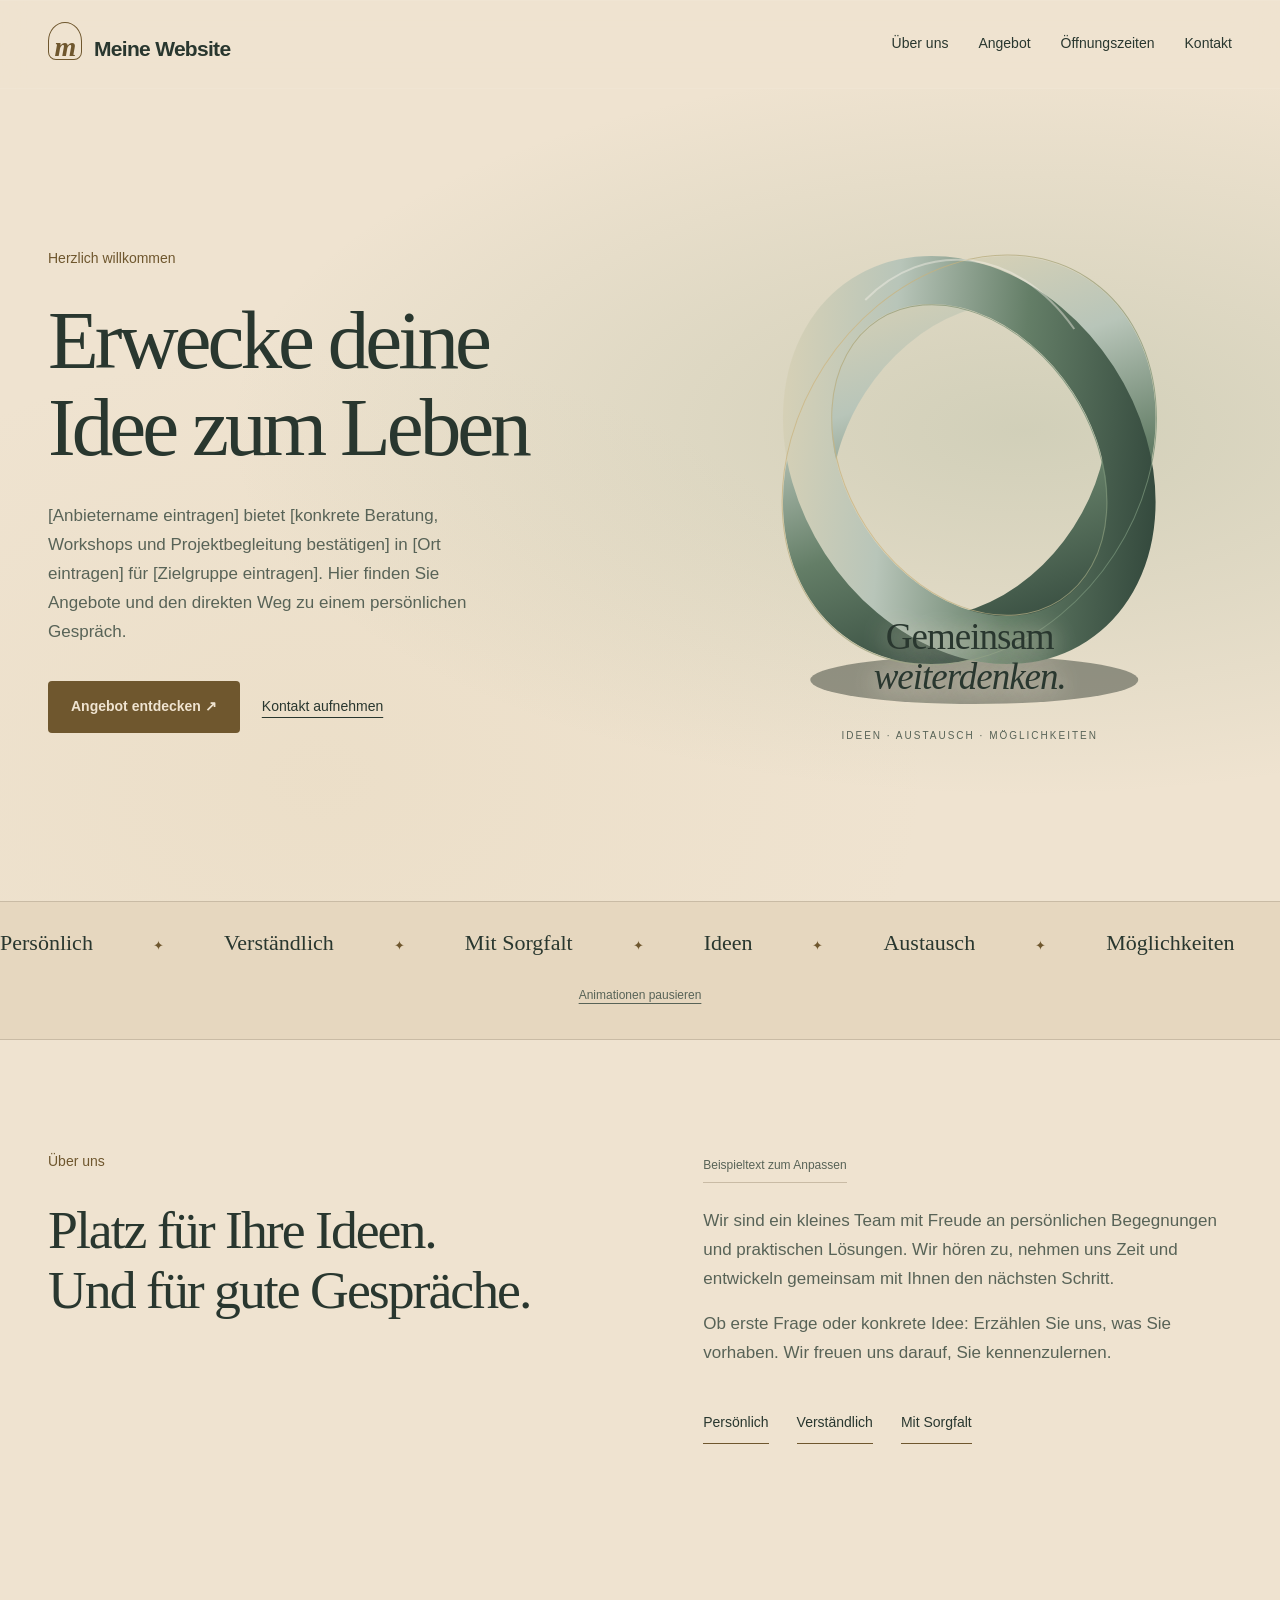
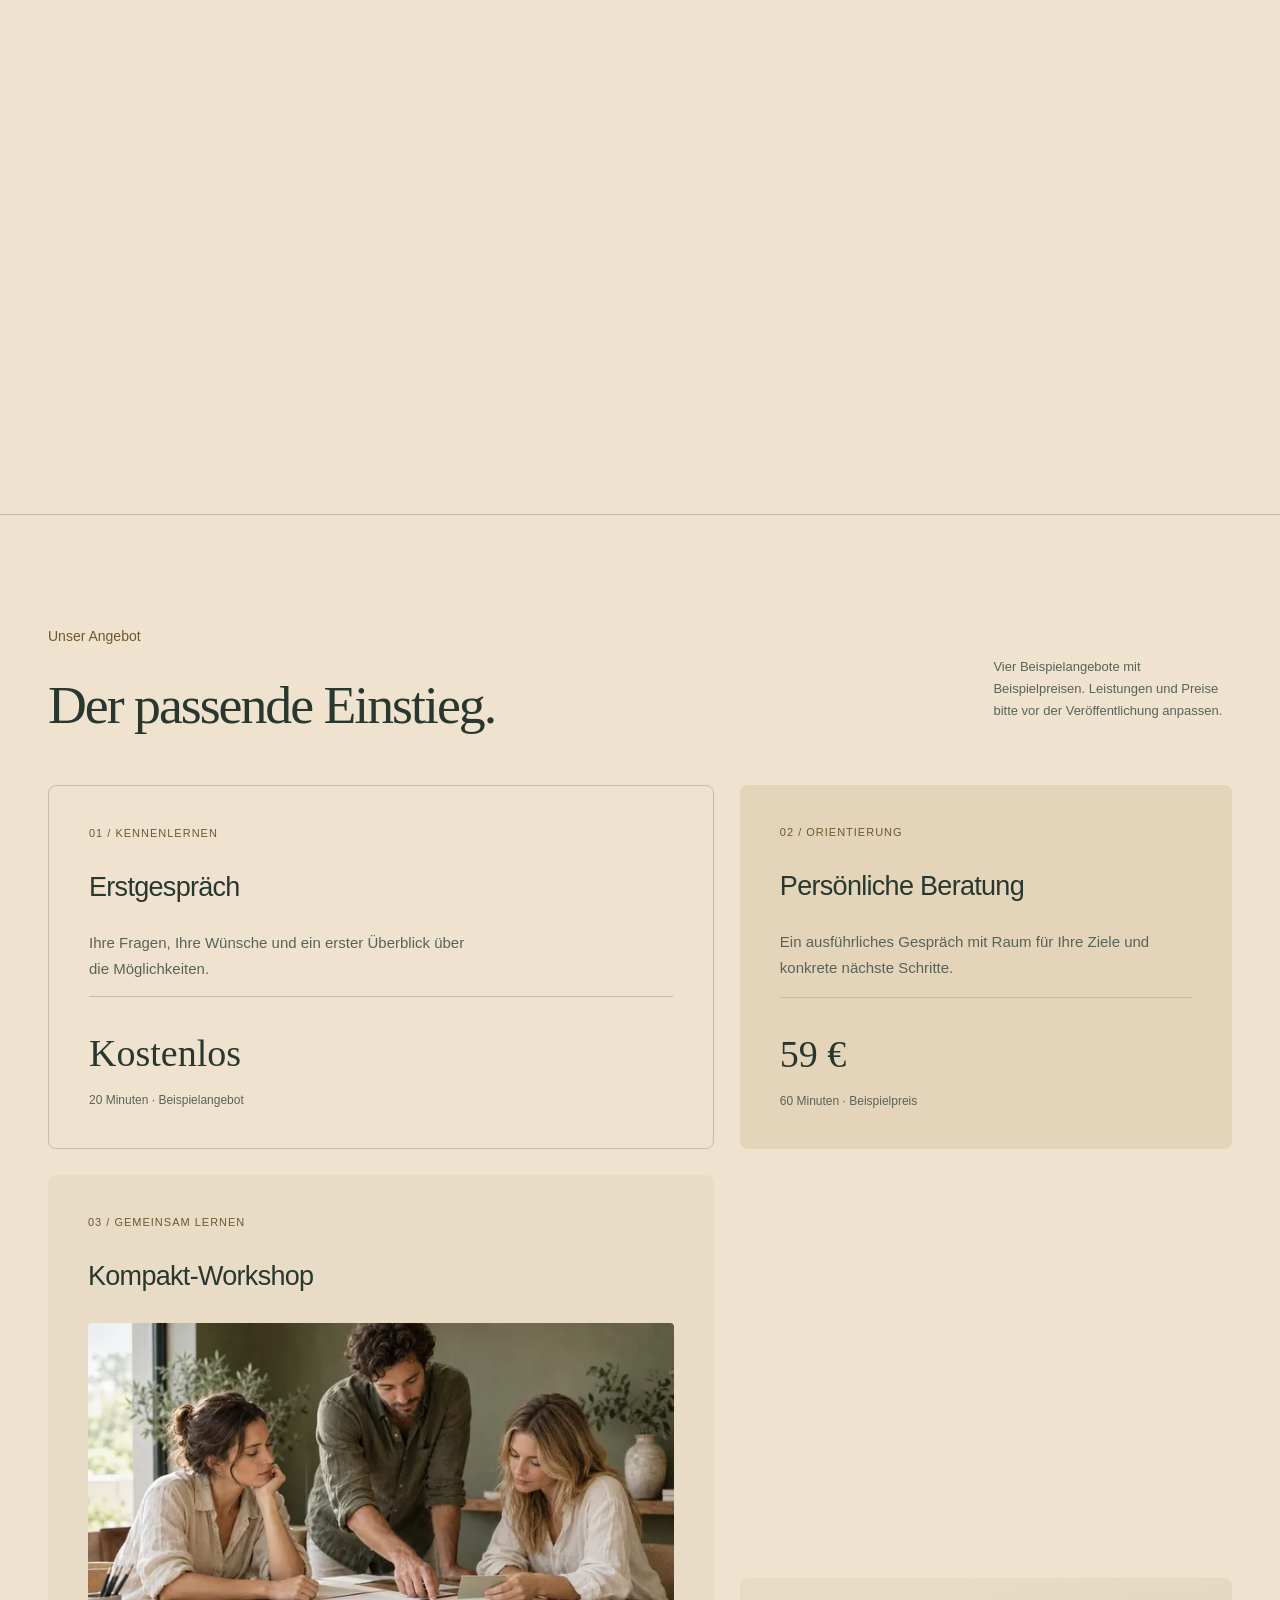
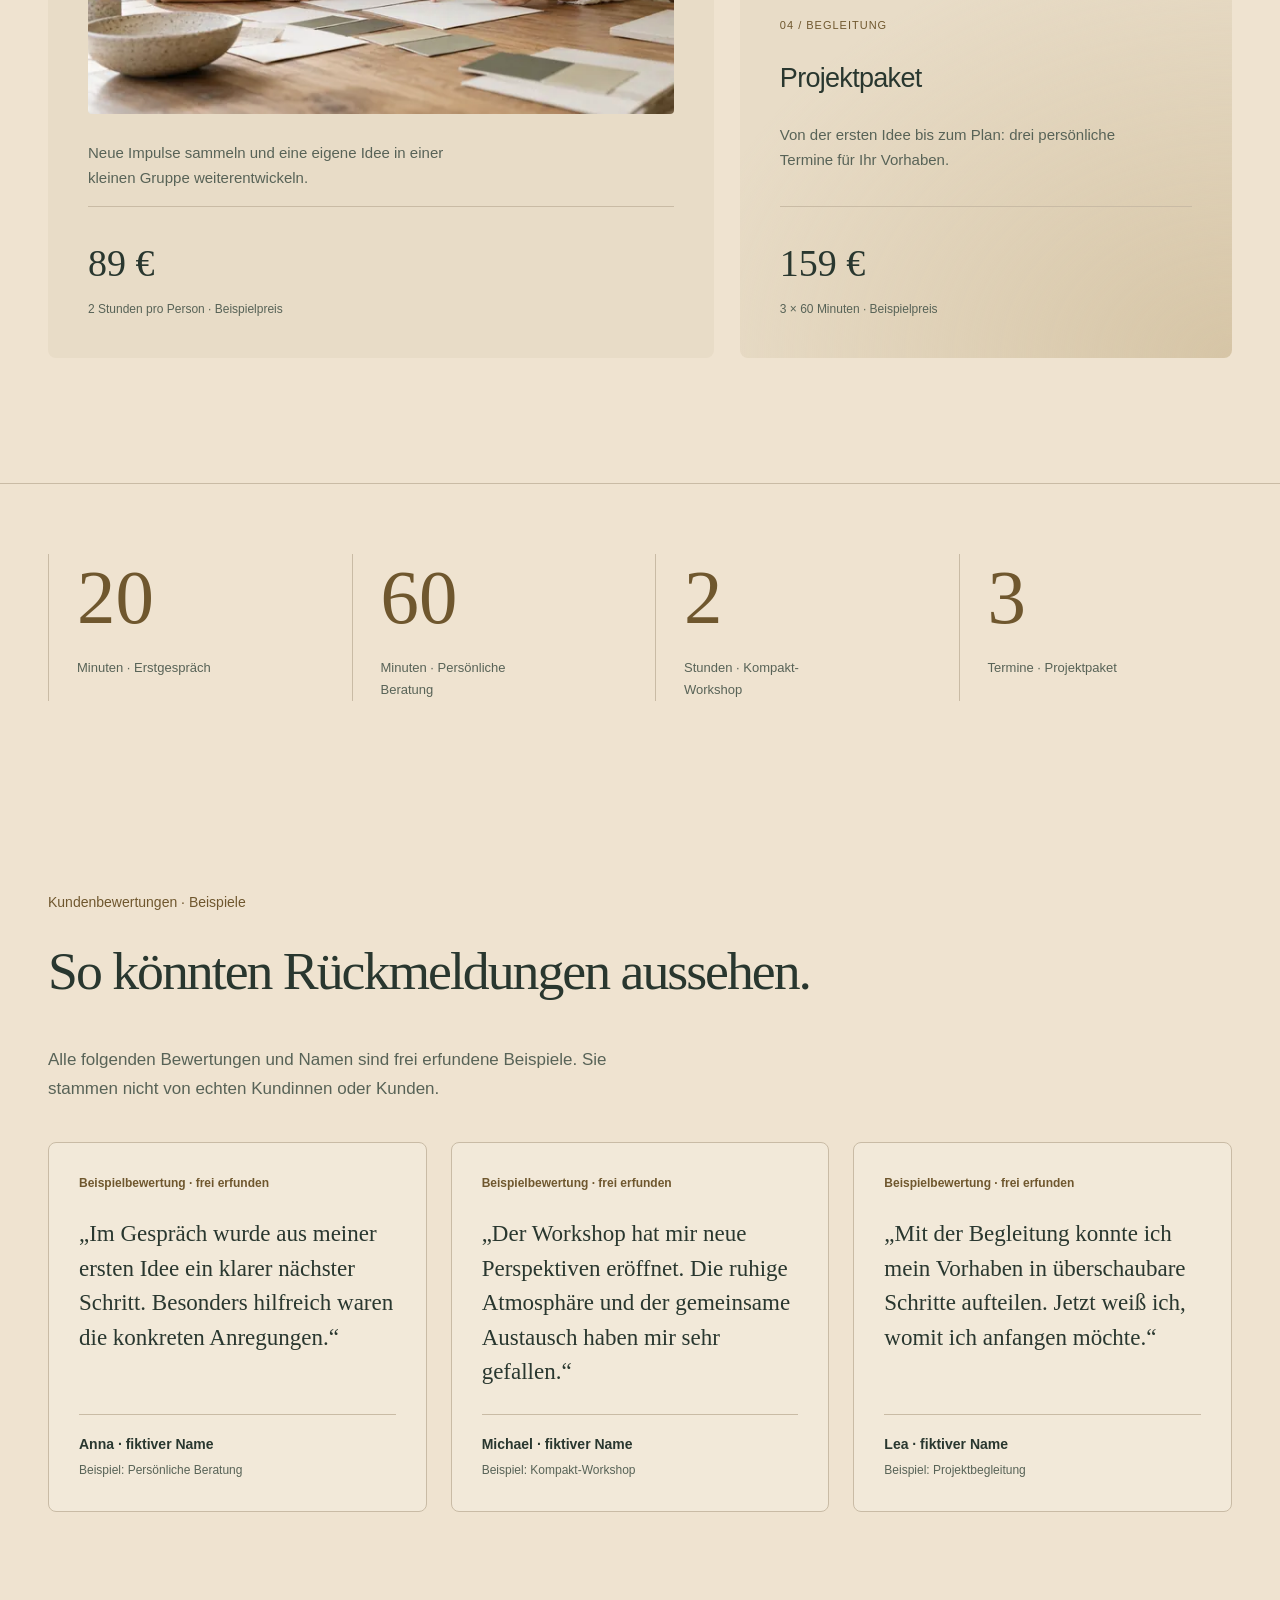
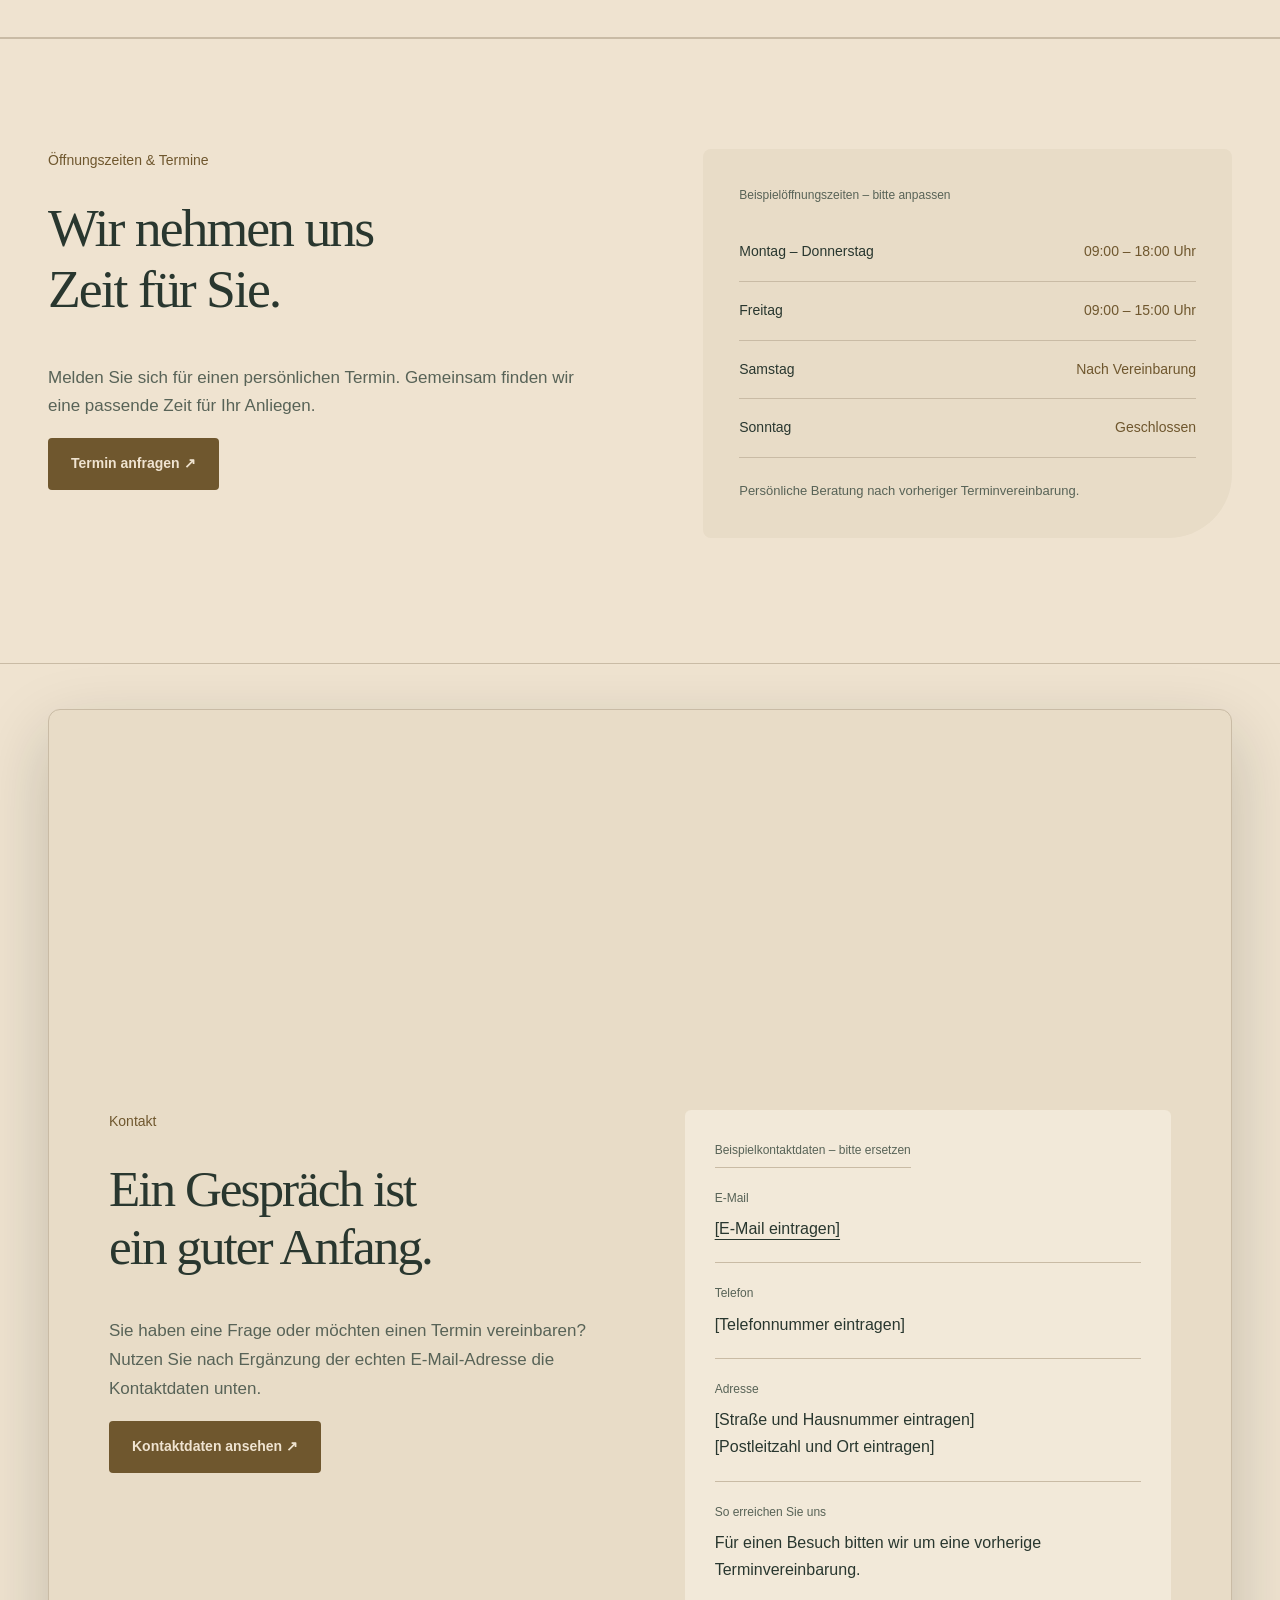
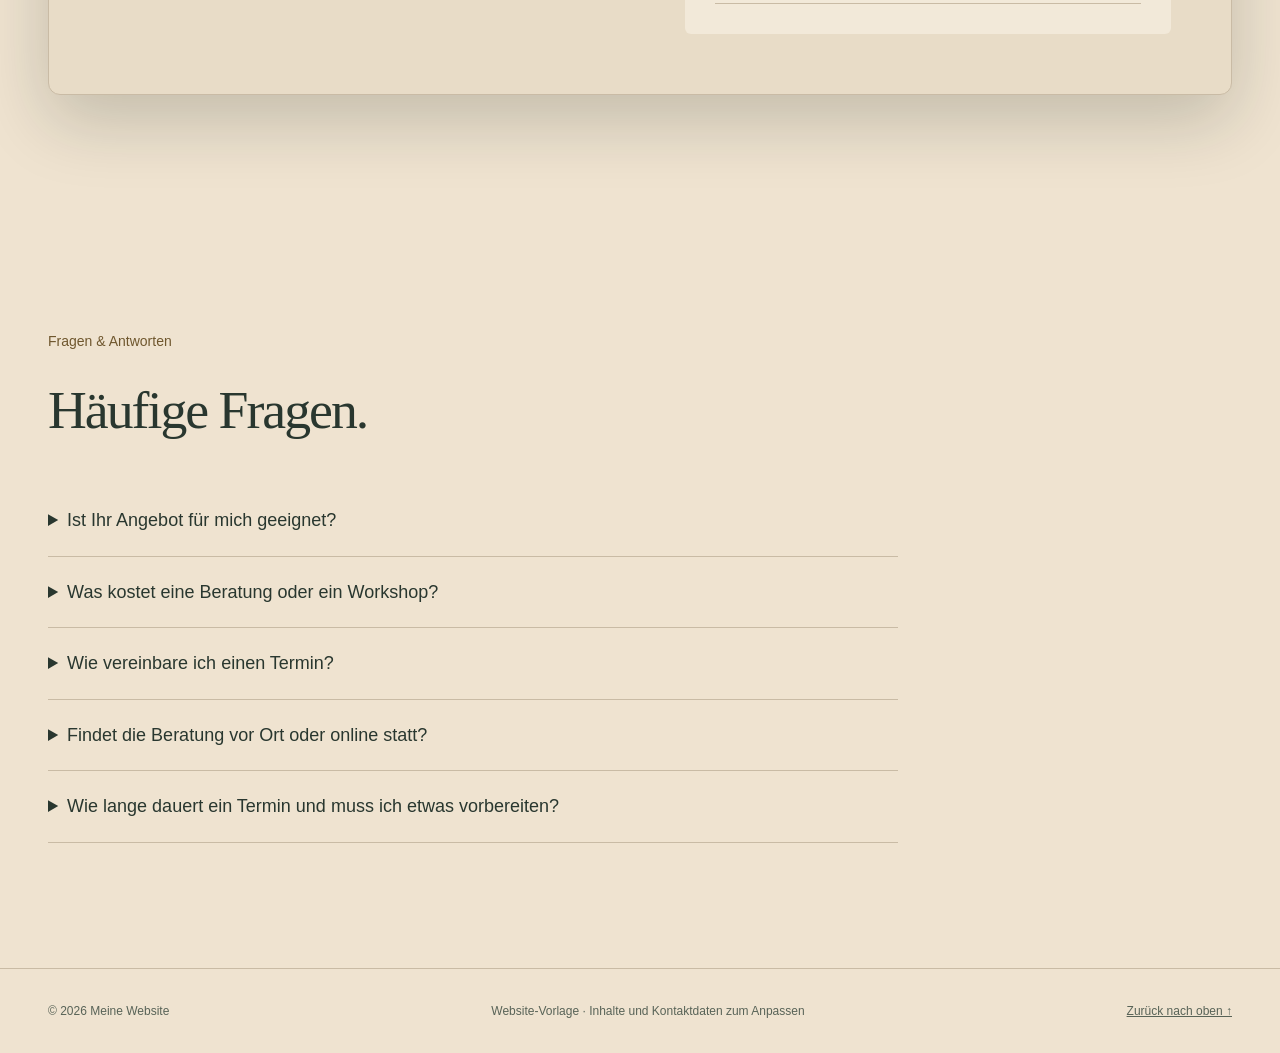
==== commit 1172ce31: "Drei gekennzeichnete Beispielbewertungen mit sanftem Einblenden ergänzen" ====
--- a/index.html
+++ b/index.html
@@ -38,6 +38,16 @@
       <article class="offer reveal"><div class="number">04 / BEGLEITUNG</div><h3>Projektpaket</h3><p>Von der ersten Idee bis zum Plan: drei persönliche Termine für Ihr Vorhaben.</p><div class="price"><span class="count" data-count="159" aria-hidden="true">159</span><span class="sr-only">159</span> €<small>3 × 60 Minuten · Beispielpreis</small></div></article>
     </div></div></section>
 <div class="facts-band wrap reveal" aria-label="Dauer der Beispielangebote"><div class="fact"><div class="fact-number"><span data-count="20" aria-hidden="true">20</span><span class="sr-only">20</span></div><p>Minuten · Erstgespräch</p></div><div class="fact"><div class="fact-number"><span data-count="60" aria-hidden="true">60</span><span class="sr-only">60</span></div><p>Minuten · Persönliche Beratung</p></div><div class="fact"><div class="fact-number"><span data-count="2" aria-hidden="true">2</span><span class="sr-only">2</span></div><p>Stunden · Kompakt-Workshop</p></div><div class="fact"><div class="fact-number"><span data-count="3" aria-hidden="true">3</span><span class="sr-only">3</span></div><p>Termine · Projektpaket</p></div></div>
+    <section id="kundenbewertungen" aria-labelledby="bewertungen-titel">
+      <div class="wrap">
+        <div class="reveal"><p class="eyebrow">Kundenbewertungen · Beispiele</p><h2 id="bewertungen-titel">So könnten Rückmeldungen aussehen.</h2><p class="copy">Alle folgenden Bewertungen und Namen sind frei erfundene Beispiele. Sie stammen nicht von echten Kundinnen oder Kunden.</p></div>
+        <div class="reviews-grid">
+          <figure class="review-card reveal"><span class="review-label">Beispielbewertung · frei erfunden</span><blockquote><p>„Im Gespräch wurde aus meiner ersten Idee ein klarer nächster Schritt. Besonders hilfreich waren die konkreten Anregungen.“</p></blockquote><figcaption>Anna · fiktiver Name<span>Beispiel: Persönliche Beratung</span></figcaption></figure>
+          <figure class="review-card reveal"><span class="review-label">Beispielbewertung · frei erfunden</span><blockquote><p>„Der Workshop hat mir neue Perspektiven eröffnet. Die ruhige Atmosphäre und der gemeinsame Austausch haben mir sehr gefallen.“</p></blockquote><figcaption>Michael · fiktiver Name<span>Beispiel: Kompakt-Workshop</span></figcaption></figure>
+          <figure class="review-card reveal"><span class="review-label">Beispielbewertung · frei erfunden</span><blockquote><p>„Mit der Begleitung konnte ich mein Vorhaben in überschaubare Schritte aufteilen. Jetzt weiß ich, womit ich anfangen möchte.“</p></blockquote><figcaption>Lea · fiktiver Name<span>Beispiel: Projektbegleitung</span></figcaption></figure>
+        </div>
+      </div>
+    </section>
     <section id="zeiten"><div class="wrap two-col reveal"><div><p class="eyebrow">Öffnungszeiten & Termine</p><h2>Wir nehmen uns<br>Zeit für Sie.</h2><p class="copy">Melden Sie sich für einen persönlichen Termin. Gemeinsam finden wir eine passende Zeit für Ihr Anliegen.</p><a class="button" href="#kontakt">Termin anfragen ↗</a></div><div class="hours"><table><caption>Beispielöffnungszeiten – bitte anpassen</caption><tbody><tr><th scope="row">Montag – Donnerstag</th><td>09:00 – 18:00 Uhr</td></tr><tr><th scope="row">Freitag</th><td>09:00 – 15:00 Uhr</td></tr><tr><th scope="row">Samstag</th><td>Nach Vereinbarung</td></tr><tr><th scope="row">Sonntag</th><td>Geschlossen</td></tr></tbody></table><p>Persönliche Beratung nach vorheriger Terminvereinbarung.</p></div></div></section>
     <section class="contact" id="kontakt"><div class="wrap contact-card reveal"><div class="contact-photo"><img class="editorial-photo " src="material/bilder/gespraechsraum-1200.webp" srcset="material/bilder/gespraechsraum-640.webp 640w, material/bilder/gespraechsraum-1200.webp 1200w" sizes="(max-width:700px) calc(100vw - 40px), (max-width:1376px) calc(100vw - 96px), 1280px" width="1200" height="800" loading="lazy" decoding="async" alt="Zwei salbeigrüne Sessel und ein kleiner Holztisch im Tageslicht vor hellen Vorhängen."></div><div class="two-col contact-inner"><div><p class="eyebrow">Kontakt</p><h2>Ein Gespräch ist<br>ein guter Anfang.</h2><p class="copy">Sie haben eine Frage oder möchten einen Termin vereinbaren? Nutzen Sie nach Ergänzung der echten E-Mail-Adresse die Kontaktdaten unten.</p><a class="button" href="#kontaktdaten">Kontaktdaten ansehen ↗</a></div><div class="contact-details" id="kontaktdaten"><span class="placeholder">Beispielkontaktdaten – bitte ersetzen</span><div class="contact-item"><span>E-Mail</span><a href="#kontaktdaten">[E-Mail eintragen]</a></div><div class="contact-item"><span>Telefon</span><p>[Telefonnummer eintragen]</p></div><div class="contact-item"><span>Adresse</span><p>[Straße und Hausnummer eintragen]<br>[Postleitzahl und Ort eintragen]</p></div><div class="contact-item"><span>So erreichen Sie uns</span><p>Für einen Besuch bitten wir um eine vorherige Terminvereinbarung.</p></div></div></div></div></section>
     <section id="faq"><div class="wrap"><p class="eyebrow">Fragen &amp; Antworten</p><h2>Häufige Fragen.</h2><div class="faq-list"><details><summary>Ist Ihr Angebot für mich geeignet?</summary><p>[Zielgruppe und typische Anliegen eintragen]. Bei Fragen zur passenden Leistung wenden Sie sich an [Kontakt eintragen].</p></details><details><summary>Was kostet eine Beratung oder ein Workshop?</summary><p>[Bestätigte Preise und enthaltene Leistungen eintragen]. Die derzeit gezeigten Preise sind Beispiele.</p></details><details><summary>Wie vereinbare ich einen Termin?</summary><p>[Buchungsweg eintragen, z. B. E-Mail oder Telefon]. Kontakt: [E-Mail-Adresse oder Telefonnummer eintragen].</p></details><details><summary>Findet die Beratung vor Ort oder online statt?</summary><p>[Verfügbare Beratungsformen eintragen]. Für Termine vor Ort: [vollständige Adresse eintragen].</p></details><details><summary>Wie lange dauert ein Termin und muss ich etwas vorbereiten?</summary><p>[Dauer je Angebot eintragen]. Zur Vorbereitung: [benötigte Unterlagen oder Hinweise eintragen].</p></details></div></div></section>
--- a/assets/lower.css
+++ b/assets/lower.css
@@ -3,3 +3,16 @@
 @media(max-width:700px){.story-photo{display:block;margin-top:35px}.story-photo img{border-radius:6px 6px 48px 6px}.offers{grid-template-columns:1fr}.offer:nth-child(n){grid-column:auto;grid-row:auto;min-height:0}.facts-band{grid-template-columns:1fr 1fr;padding-block:45px 55px;gap:35px 20px}.fact{padding-left:16px}.fact-number{font-size:64px}.fact p{font-size:12px}.contact{padding-top:15px}.contact-photo{height:220px}.contact-inner{padding:28px 22px;gap:30px}.contact-details{padding:22px}.contact-inner h2{font-size:37px}}
 
 .faq-list{max-width:850px}.faq-list details{border-bottom:1px solid var(--line);padding:20px 0}.faq-list summary{cursor:pointer;font-size:18px;color:var(--ink)}.faq-list summary:focus-visible{outline:3px solid var(--accent);outline-offset:6px}.faq-list p{color:var(--muted);margin:16px 0 0}
+
+/* Deutlich gekennzeichnete Beispielbewertungen */
+.reviews-grid{display:grid;grid-template-columns:repeat(3,minmax(0,1fr));gap:24px;margin-top:38px}
+.review-card{margin:0;padding:30px;background:#f2e9d9;border:1px solid var(--line);border-radius:8px;display:flex;flex-direction:column}
+.review-label{font-size:12px;color:var(--accent);font-weight:600}
+.review-card blockquote{margin:24px 0;flex:1;font-family:'Palatino Linotype',Palatino,Georgia,serif;font-size:23px;line-height:1.5}
+.review-card blockquote p{margin:0}
+.review-card figcaption{border-top:1px solid var(--line);padding-top:18px;font-size:14px;font-weight:600}
+.review-card figcaption span{display:block;margin-top:4px;font-size:12px;font-weight:400;color:var(--muted)}
+.motion-ready .review-card{transform:translateY(16px);transition:opacity .8s var(--ease),transform .8s var(--ease)}
+.motion-ready .review-card.is-visible{transform:none}
+@media(max-width:1000px){.reviews-grid{grid-template-columns:1fr}.review-card{padding:26px}}
+@media(prefers-reduced-motion:reduce){.motion-ready .review-card{opacity:1;transform:none;transition:none}}
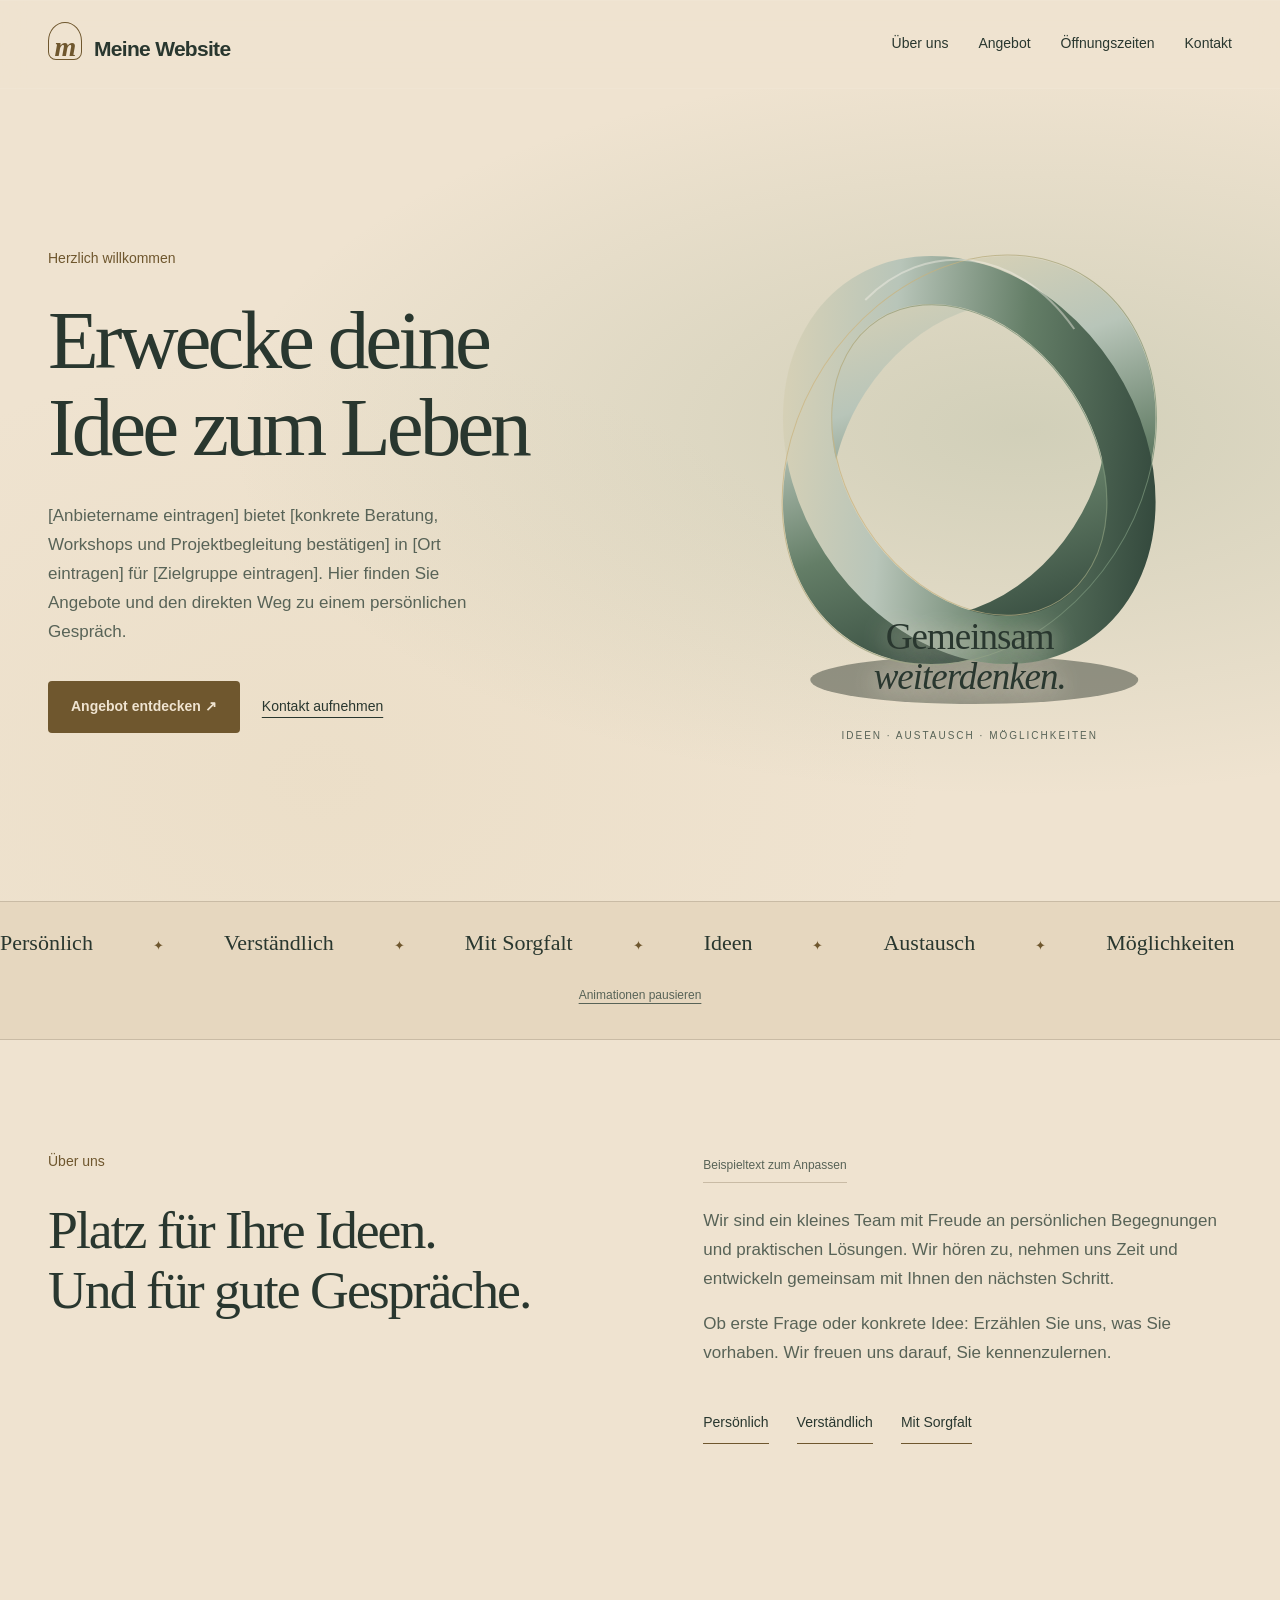
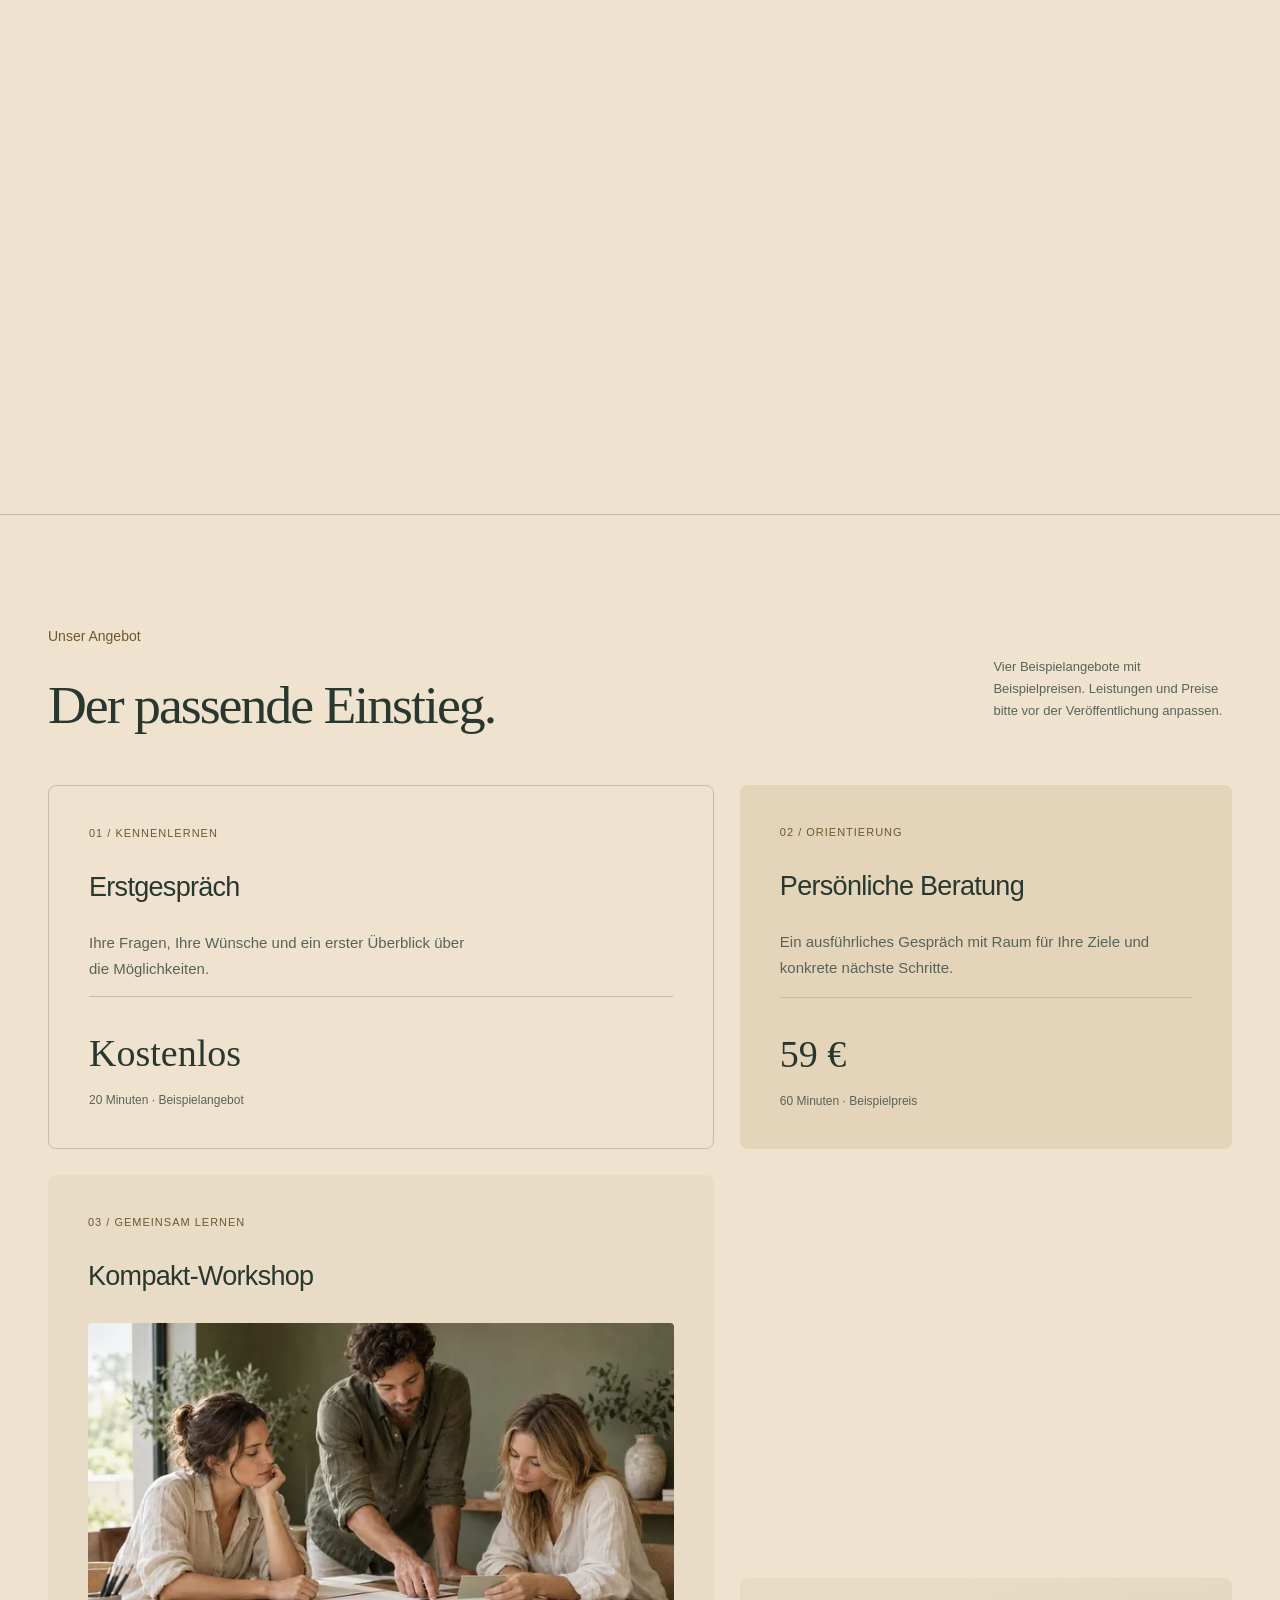
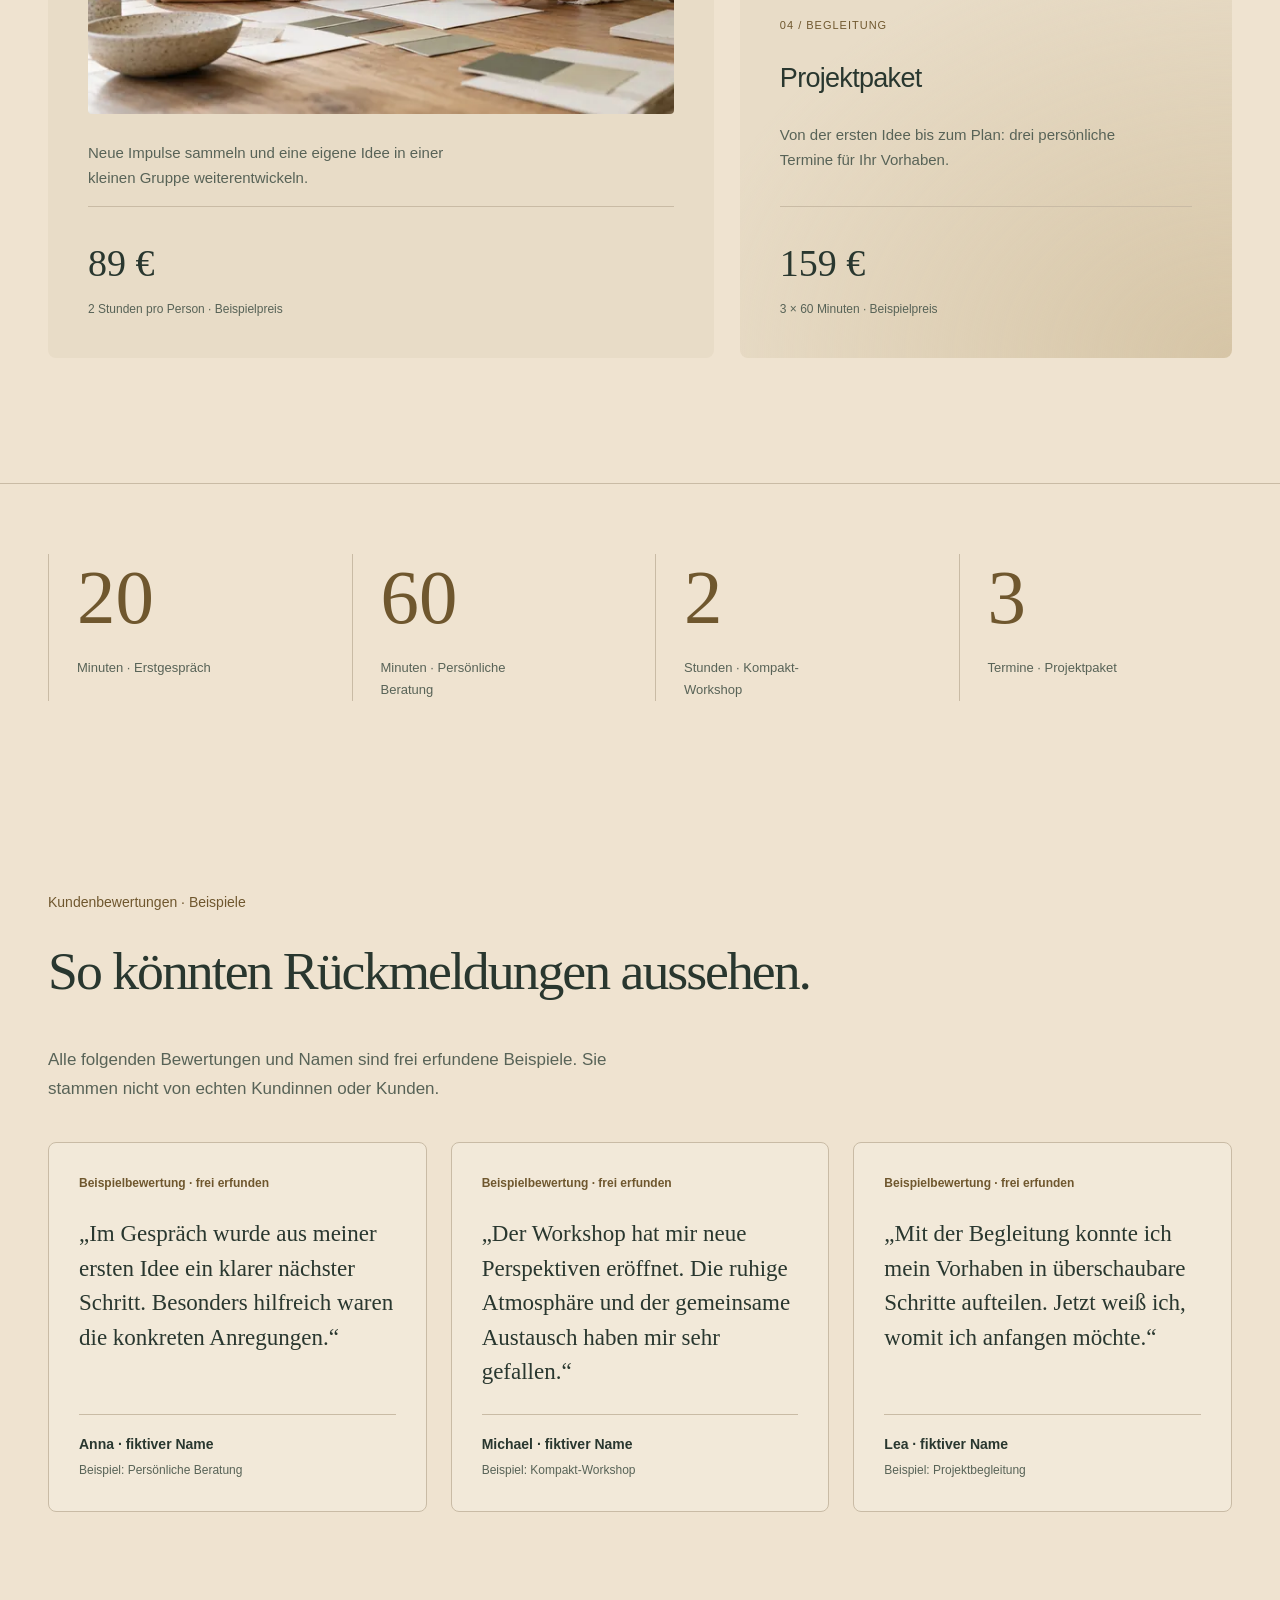
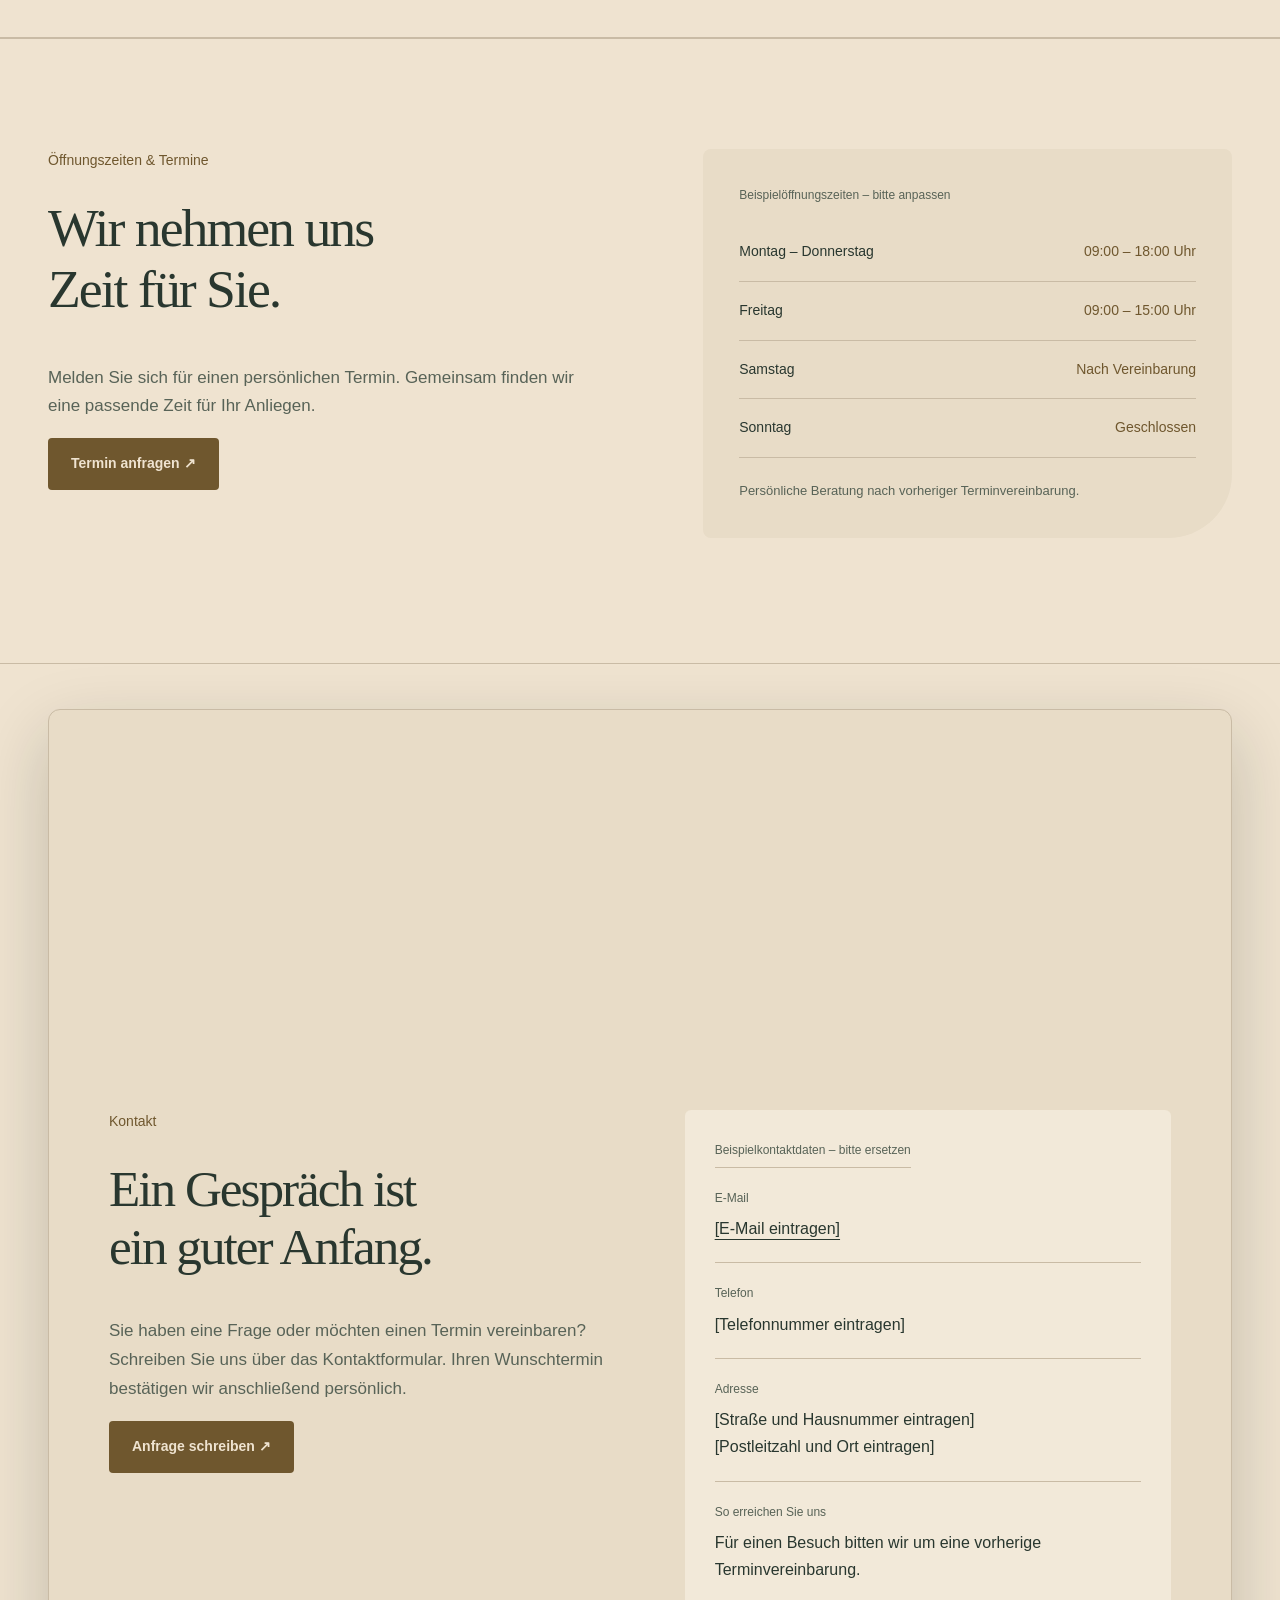
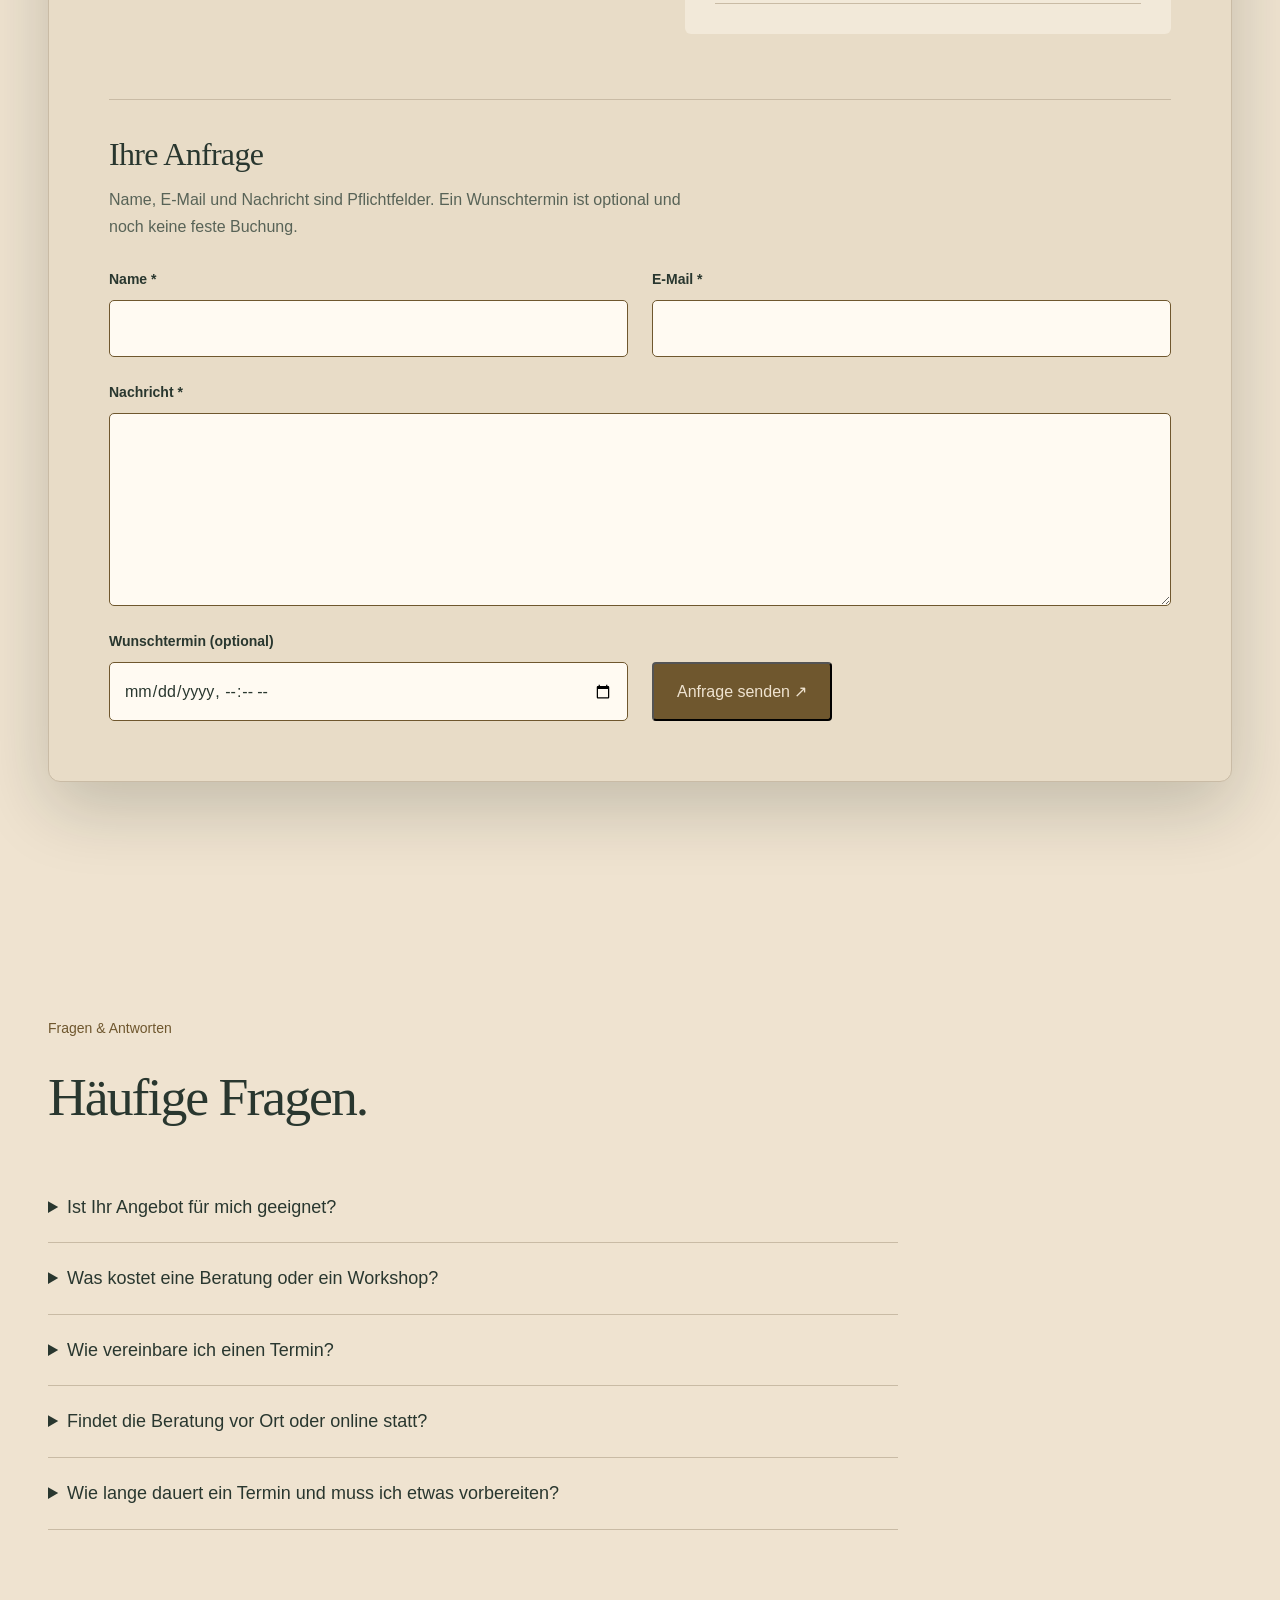
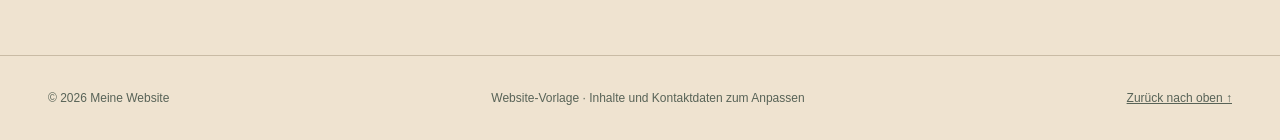
==== commit cd7795d1: "Kontaktformular für Netlify Forms mit Wunschtermin ergänzen" ====
--- a/index.html
+++ b/index.html
@@ -3,7 +3,7 @@
 <head>
   <meta charset="UTF-8">
 
-  <meta http-equiv="Content-Security-Policy" content="default-src 'self'; script-src 'self'; style-src 'self' 'unsafe-inline'; img-src 'self'; font-src 'self'; connect-src 'none'; object-src 'none'; base-uri 'none'; form-action 'none'">
+  <meta http-equiv="Content-Security-Policy" content="default-src 'self'; script-src 'self'; style-src 'self' 'unsafe-inline'; img-src 'self'; font-src 'self'; connect-src 'none'; object-src 'none'; base-uri 'none'; form-action 'self'">
   <meta name="referrer" content="strict-origin-when-cross-origin">
   <meta property="og:title" content="Beratung & Workshops – [Anbietername] in [Ort]">
   <meta property="og:description" content="Entdecken Sie Beratung, Workshops und Projektbegleitung von [Anbietername] in [Ort]. Informieren Sie sich über Angebote und fragen Sie einen Termin an.">
@@ -49,7 +49,19 @@
       </div>
     </section>
     <section id="zeiten"><div class="wrap two-col reveal"><div><p class="eyebrow">Öffnungszeiten & Termine</p><h2>Wir nehmen uns<br>Zeit für Sie.</h2><p class="copy">Melden Sie sich für einen persönlichen Termin. Gemeinsam finden wir eine passende Zeit für Ihr Anliegen.</p><a class="button" href="#kontakt">Termin anfragen ↗</a></div><div class="hours"><table><caption>Beispielöffnungszeiten – bitte anpassen</caption><tbody><tr><th scope="row">Montag – Donnerstag</th><td>09:00 – 18:00 Uhr</td></tr><tr><th scope="row">Freitag</th><td>09:00 – 15:00 Uhr</td></tr><tr><th scope="row">Samstag</th><td>Nach Vereinbarung</td></tr><tr><th scope="row">Sonntag</th><td>Geschlossen</td></tr></tbody></table><p>Persönliche Beratung nach vorheriger Terminvereinbarung.</p></div></div></section>
-    <section class="contact" id="kontakt"><div class="wrap contact-card reveal"><div class="contact-photo"><img class="editorial-photo " src="material/bilder/gespraechsraum-1200.webp" srcset="material/bilder/gespraechsraum-640.webp 640w, material/bilder/gespraechsraum-1200.webp 1200w" sizes="(max-width:700px) calc(100vw - 40px), (max-width:1376px) calc(100vw - 96px), 1280px" width="1200" height="800" loading="lazy" decoding="async" alt="Zwei salbeigrüne Sessel und ein kleiner Holztisch im Tageslicht vor hellen Vorhängen."></div><div class="two-col contact-inner"><div><p class="eyebrow">Kontakt</p><h2>Ein Gespräch ist<br>ein guter Anfang.</h2><p class="copy">Sie haben eine Frage oder möchten einen Termin vereinbaren? Nutzen Sie nach Ergänzung der echten E-Mail-Adresse die Kontaktdaten unten.</p><a class="button" href="#kontaktdaten">Kontaktdaten ansehen ↗</a></div><div class="contact-details" id="kontaktdaten"><span class="placeholder">Beispielkontaktdaten – bitte ersetzen</span><div class="contact-item"><span>E-Mail</span><a href="#kontaktdaten">[E-Mail eintragen]</a></div><div class="contact-item"><span>Telefon</span><p>[Telefonnummer eintragen]</p></div><div class="contact-item"><span>Adresse</span><p>[Straße und Hausnummer eintragen]<br>[Postleitzahl und Ort eintragen]</p></div><div class="contact-item"><span>So erreichen Sie uns</span><p>Für einen Besuch bitten wir um eine vorherige Terminvereinbarung.</p></div></div></div></div></section>
+    <section class="contact" id="kontakt"><div class="wrap contact-card reveal"><div class="contact-photo"><img class="editorial-photo " src="material/bilder/gespraechsraum-1200.webp" srcset="material/bilder/gespraechsraum-640.webp 640w, material/bilder/gespraechsraum-1200.webp 1200w" sizes="(max-width:700px) calc(100vw - 40px), (max-width:1376px) calc(100vw - 96px), 1280px" width="1200" height="800" loading="lazy" decoding="async" alt="Zwei salbeigrüne Sessel und ein kleiner Holztisch im Tageslicht vor hellen Vorhängen."></div><div class="two-col contact-inner"><div><p class="eyebrow">Kontakt</p><h2>Ein Gespräch ist<br>ein guter Anfang.</h2><p class="copy">Sie haben eine Frage oder möchten einen Termin vereinbaren? Schreiben Sie uns über das Kontaktformular. Ihren Wunschtermin bestätigen wir anschließend persönlich.</p><a class="button" href="#kontaktformular">Anfrage schreiben ↗</a></div><div class="contact-details" id="kontaktdaten"><span class="placeholder">Beispielkontaktdaten – bitte ersetzen</span><div class="contact-item"><span>E-Mail</span><a href="#kontaktdaten">[E-Mail eintragen]</a></div><div class="contact-item"><span>Telefon</span><p>[Telefonnummer eintragen]</p></div><div class="contact-item"><span>Adresse</span><p>[Straße und Hausnummer eintragen]<br>[Postleitzahl und Ort eintragen]</p></div><div class="contact-item"><span>So erreichen Sie uns</span><p>Für einen Besuch bitten wir um eine vorherige Terminvereinbarung.</p></div></div><div class="contact-form-wrap">
+  <h3 id="formular-titel">Ihre Anfrage</h3>
+  <p id="formular-hinweis">Name, E-Mail und Nachricht sind Pflichtfelder. Ein Wunschtermin ist optional und noch keine feste Buchung.</p>
+  <form class="contact-form" id="kontaktformular" name="kontakt" method="POST" action="/danke" data-netlify="true" netlify-honeypot="bot-field" aria-labelledby="formular-titel" aria-describedby="formular-hinweis">
+    <input type="hidden" name="form-name" value="kontakt">
+    <p hidden><label>Bitte leer lassen: <input name="bot-field" autocomplete="off" tabindex="-1"></label></p>
+    <div class="form-field"><label for="kontakt-name">Name *</label><input id="kontakt-name" name="name" type="text" autocomplete="name" maxlength="200" required></div>
+    <div class="form-field"><label for="kontakt-email">E-Mail *</label><input id="kontakt-email" name="email" type="email" autocomplete="email" maxlength="254" required></div>
+    <div class="form-field"><label for="kontakt-nachricht">Nachricht *</label><textarea id="kontakt-nachricht" name="message" rows="6" maxlength="10000" required></textarea></div>
+    <div class="form-field"><label for="kontakt-termin">Wunschtermin (optional)</label><input id="kontakt-termin" name="wunschtermin" type="datetime-local"></div>
+    <button class="button" type="submit">Anfrage senden ↗</button>
+  </form>
+</div></div></div></section>
     <section id="faq"><div class="wrap"><p class="eyebrow">Fragen &amp; Antworten</p><h2>Häufige Fragen.</h2><div class="faq-list"><details><summary>Ist Ihr Angebot für mich geeignet?</summary><p>[Zielgruppe und typische Anliegen eintragen]. Bei Fragen zur passenden Leistung wenden Sie sich an [Kontakt eintragen].</p></details><details><summary>Was kostet eine Beratung oder ein Workshop?</summary><p>[Bestätigte Preise und enthaltene Leistungen eintragen]. Die derzeit gezeigten Preise sind Beispiele.</p></details><details><summary>Wie vereinbare ich einen Termin?</summary><p>[Buchungsweg eintragen, z. B. E-Mail oder Telefon]. Kontakt: [E-Mail-Adresse oder Telefonnummer eintragen].</p></details><details><summary>Findet die Beratung vor Ort oder online statt?</summary><p>[Verfügbare Beratungsformen eintragen]. Für Termine vor Ort: [vollständige Adresse eintragen].</p></details><details><summary>Wie lange dauert ein Termin und muss ich etwas vorbereiten?</summary><p>[Dauer je Angebot eintragen]. Zur Vorbereitung: [benötigte Unterlagen oder Hinweise eintragen].</p></details></div></div></section>
   </main>
   <footer><div class="wrap footer-row"><span>© 2026 Meine Website</span><span>Website-Vorlage · Inhalte und Kontaktdaten zum Anpassen</span><a href="#start">Zurück nach oben ↑</a></div></footer>
--- a/assets/lower.css
+++ b/assets/lower.css
@@ -15,4 +15,17 @@
 .motion-ready .review-card{transform:translateY(16px);transition:opacity .8s var(--ease),transform .8s var(--ease)}
 .motion-ready .review-card.is-visible{transform:none}
 @media(max-width:1000px){.reviews-grid{grid-template-columns:1fr}.review-card{padding:26px}}
-@media(prefers-reduced-motion:reduce){.motion-ready .review-card{opacity:1;transform:none;transition:none}}+@media(prefers-reduced-motion:reduce){.motion-ready .review-card{opacity:1;transform:none;transition:none}}
+/* Kontaktformular */
+.contact-form-wrap{grid-column:1/-1;border-top:1px solid var(--line);padding-top:35px;min-width:0}
+.contact-form-wrap h3{font-family:'Palatino Linotype',Palatino,serif;font-size:32px;margin:0 0 12px}
+.contact-form-wrap>p{color:var(--muted);max-width:65ch}
+.contact-form{display:grid;grid-template-columns:1fr 1fr;gap:24px;margin-top:28px}
+.form-field{display:flex;flex-direction:column;gap:8px;min-width:0}
+.form-field:has(textarea){grid-column:1/-1}
+.form-field label{font-weight:600;font-size:14px}
+.form-field input,.form-field textarea{box-sizing:border-box;width:100%;min-width:0;padding:14px;border:1px solid var(--accent);border-radius:5px;background:#fffaf2;color:var(--ink);font:inherit}
+.form-field textarea{resize:vertical}
+.form-field input:focus-visible,.form-field textarea:focus-visible{outline:3px solid var(--accent);outline-offset:3px}
+.contact-form .button{justify-self:start;align-self:end;cursor:pointer;font:inherit}
+@media(max-width:700px){.contact-form{grid-template-columns:1fr}.form-field:has(textarea){grid-column:auto}}
